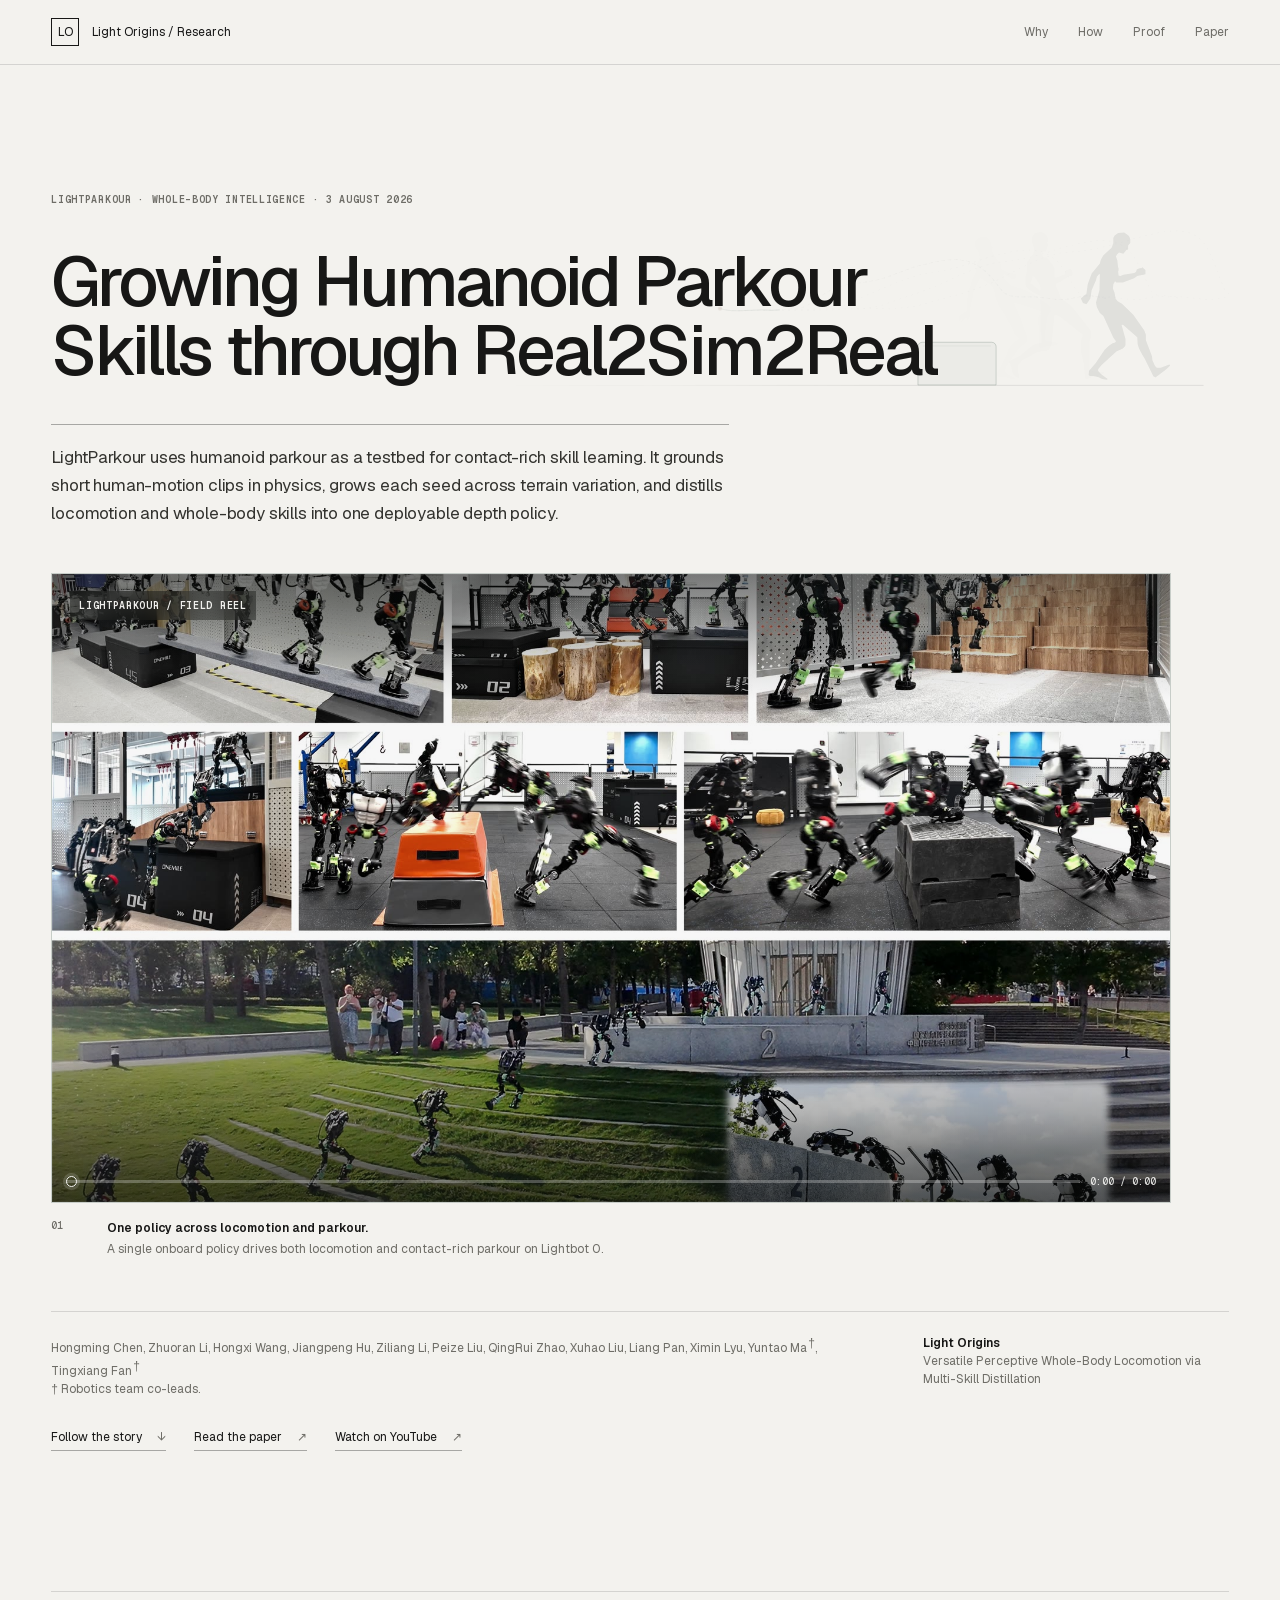
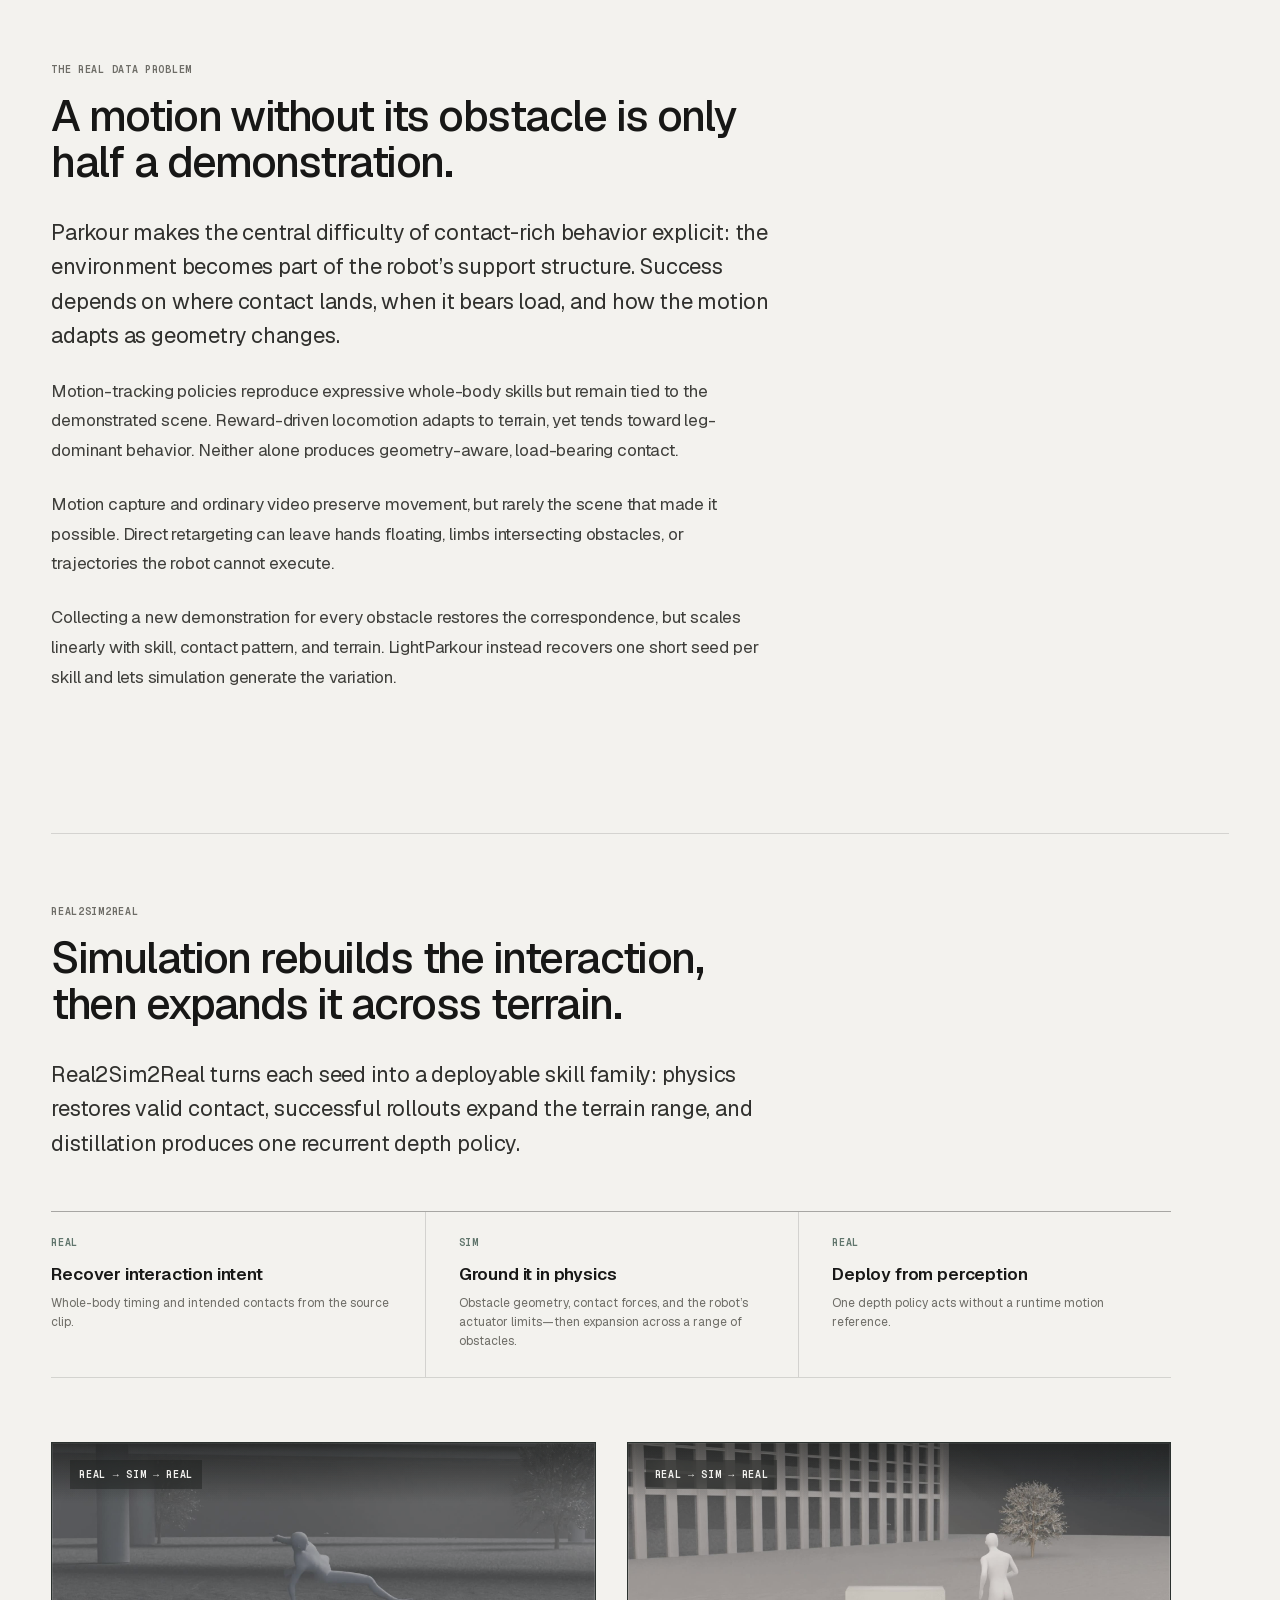
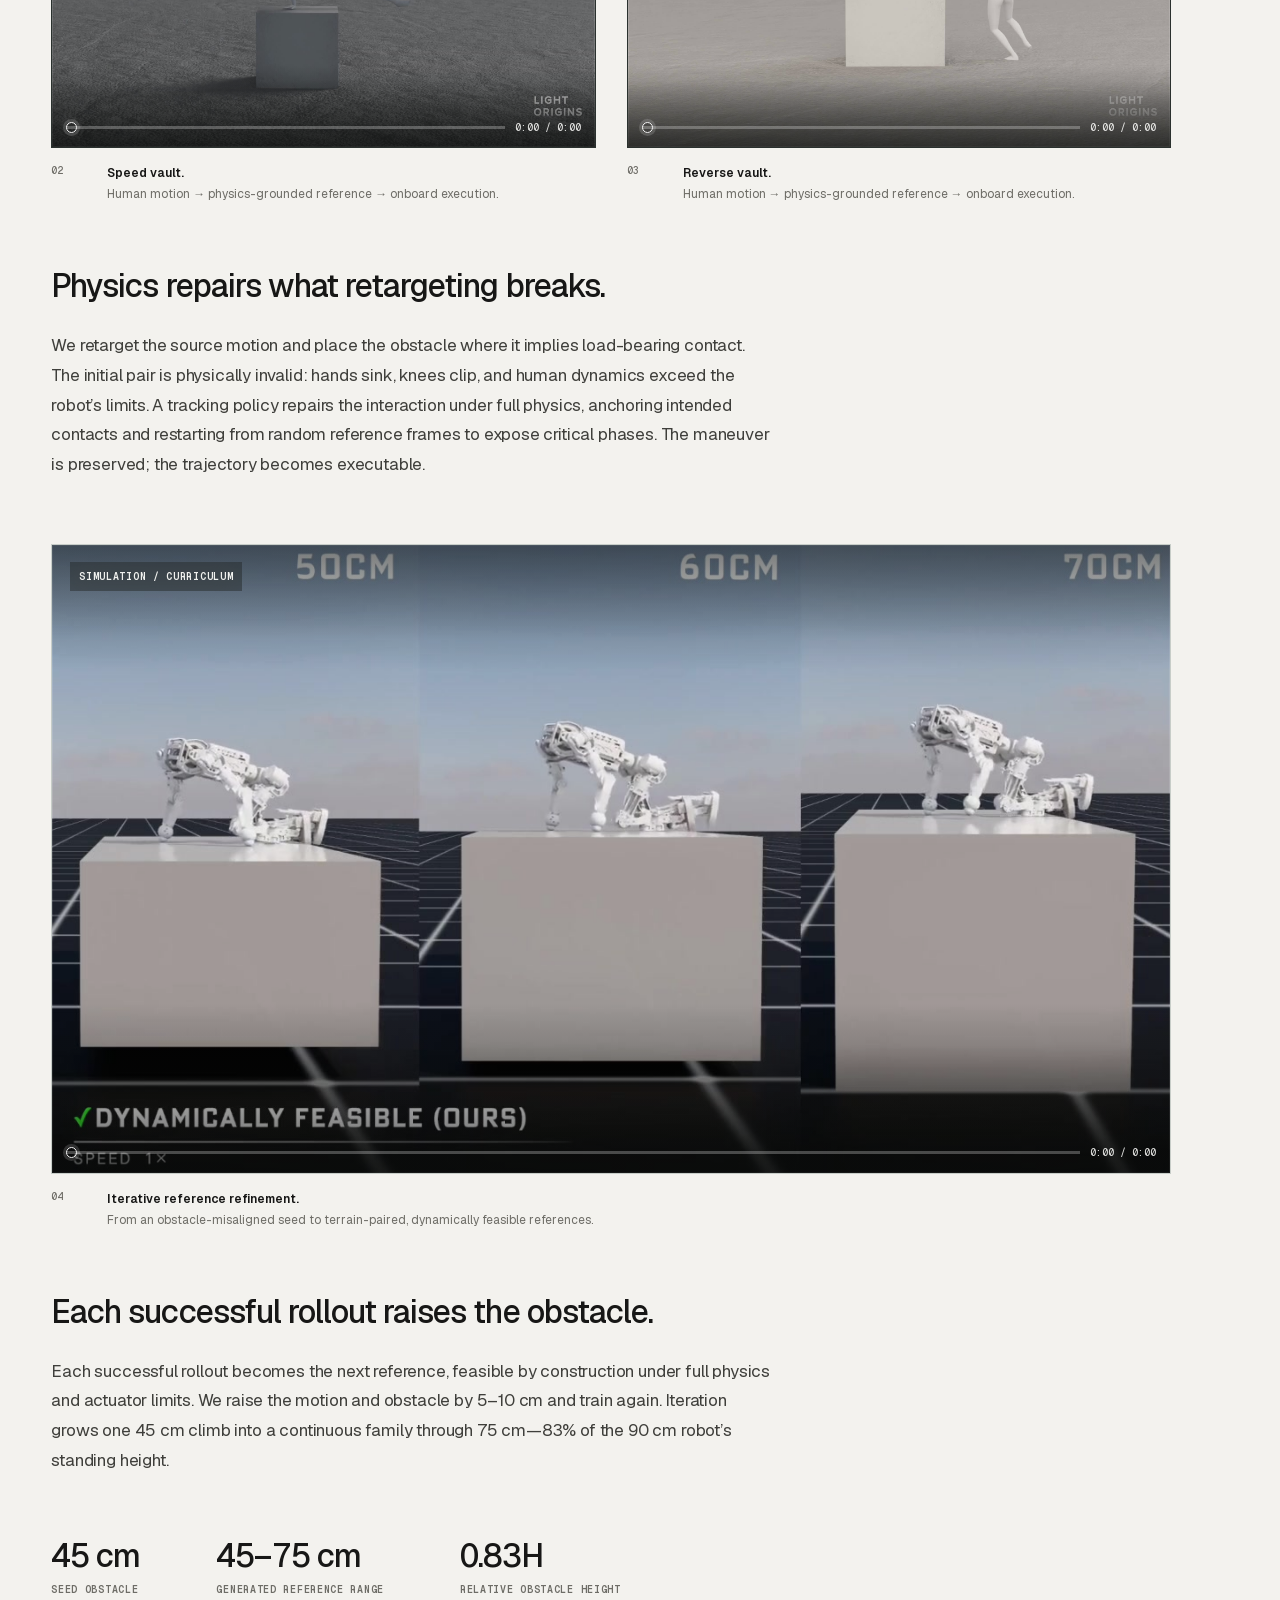
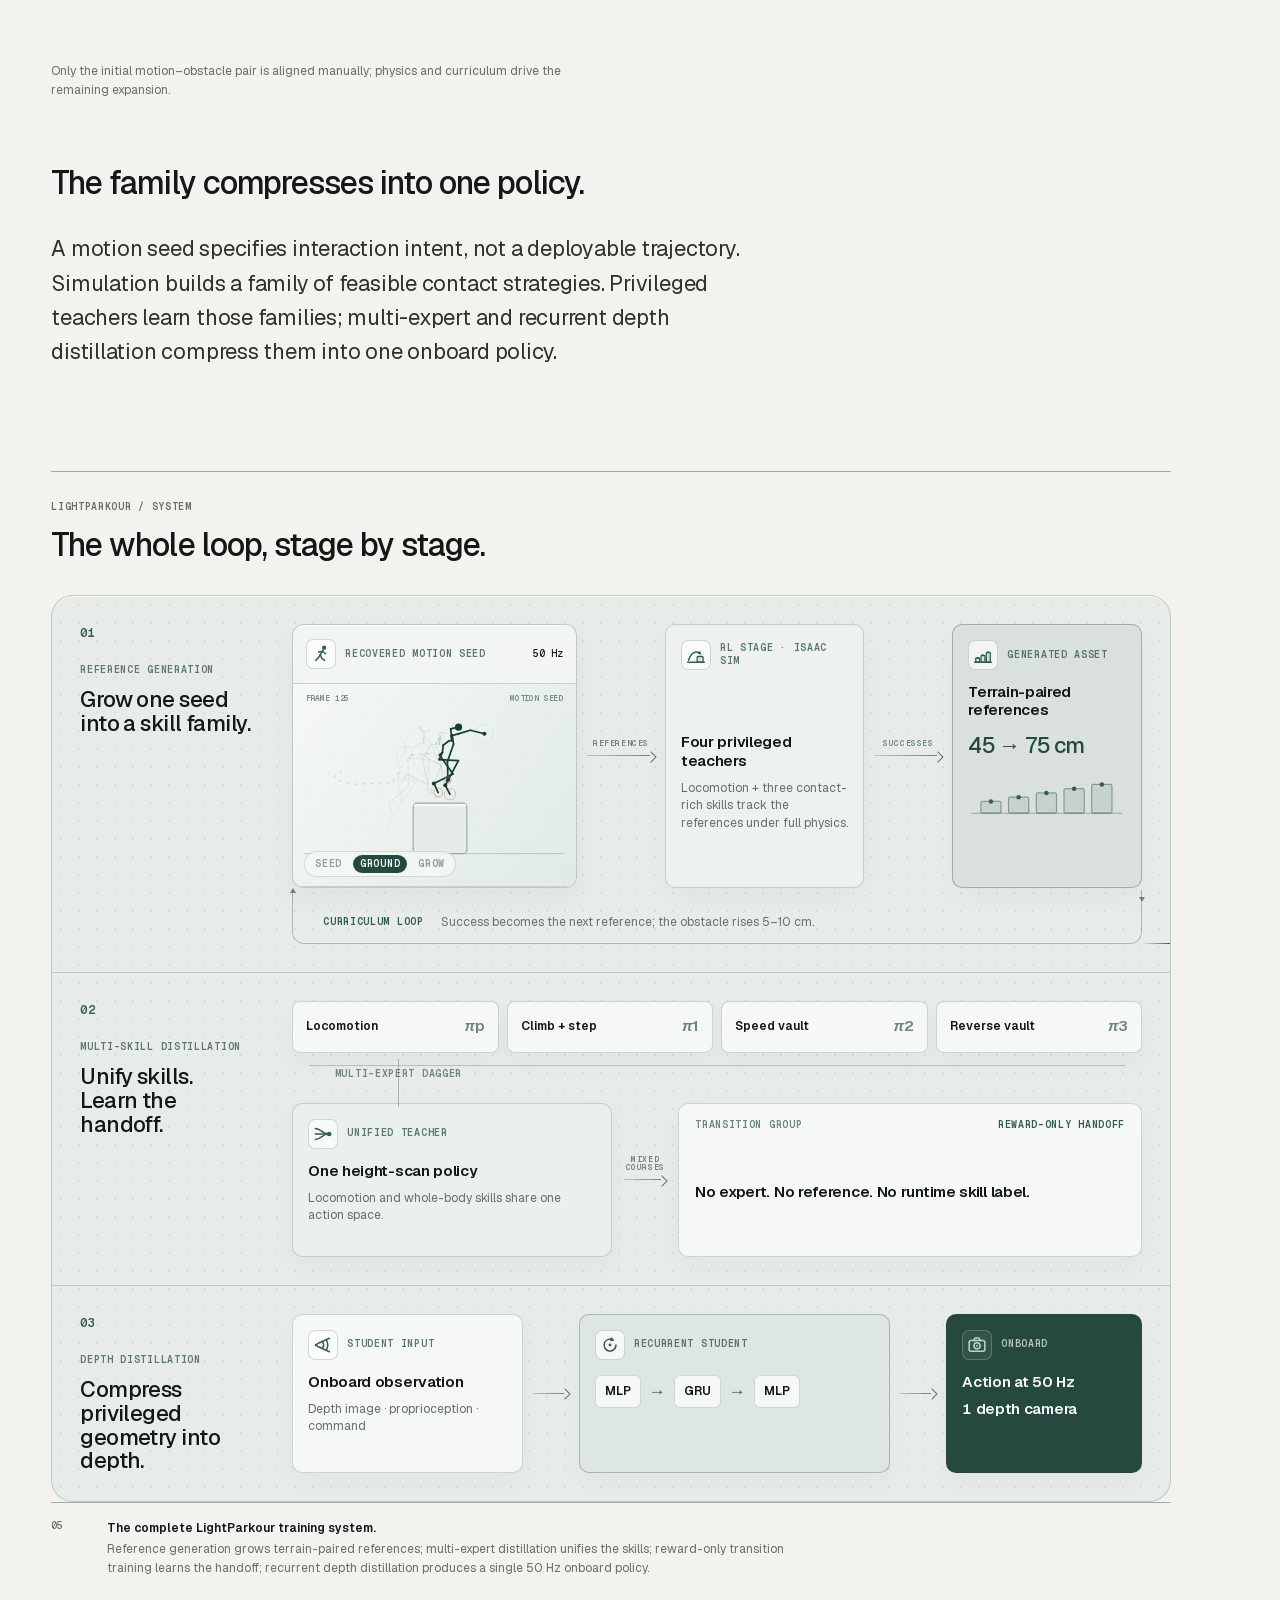
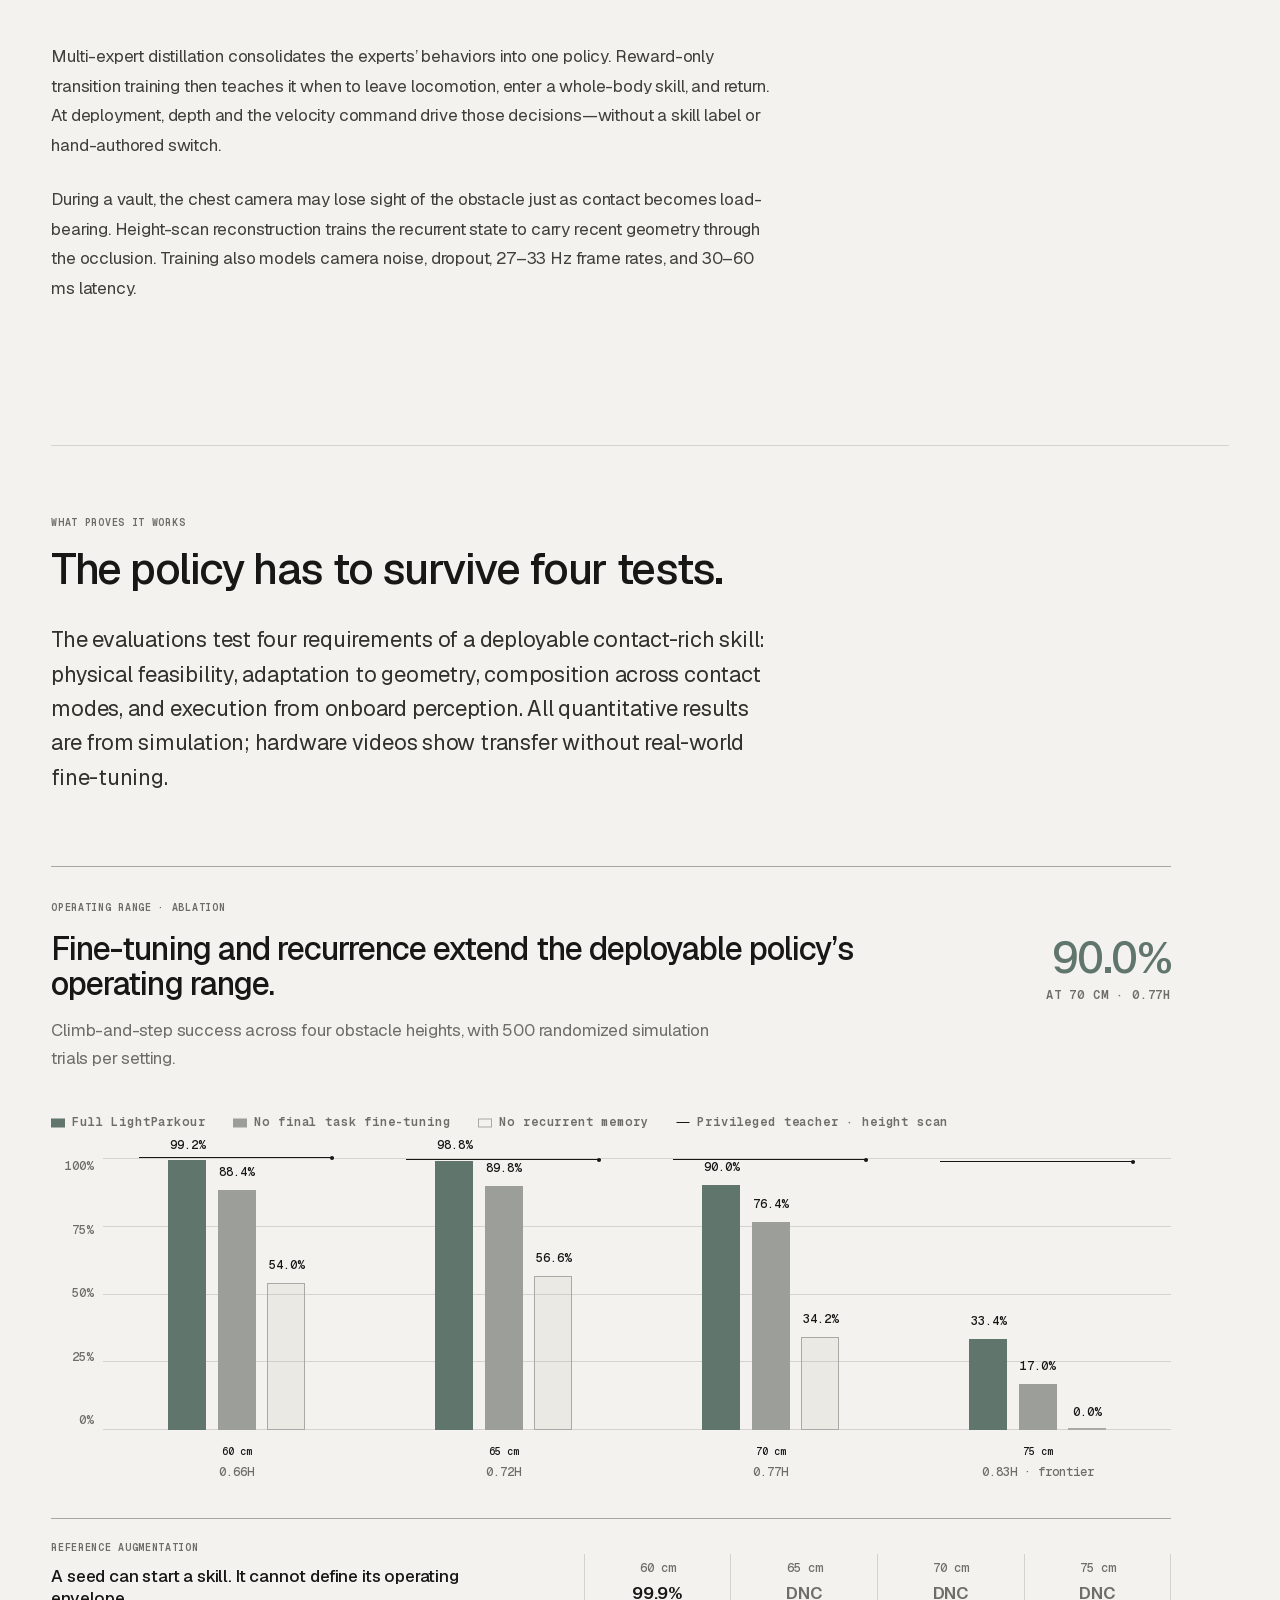
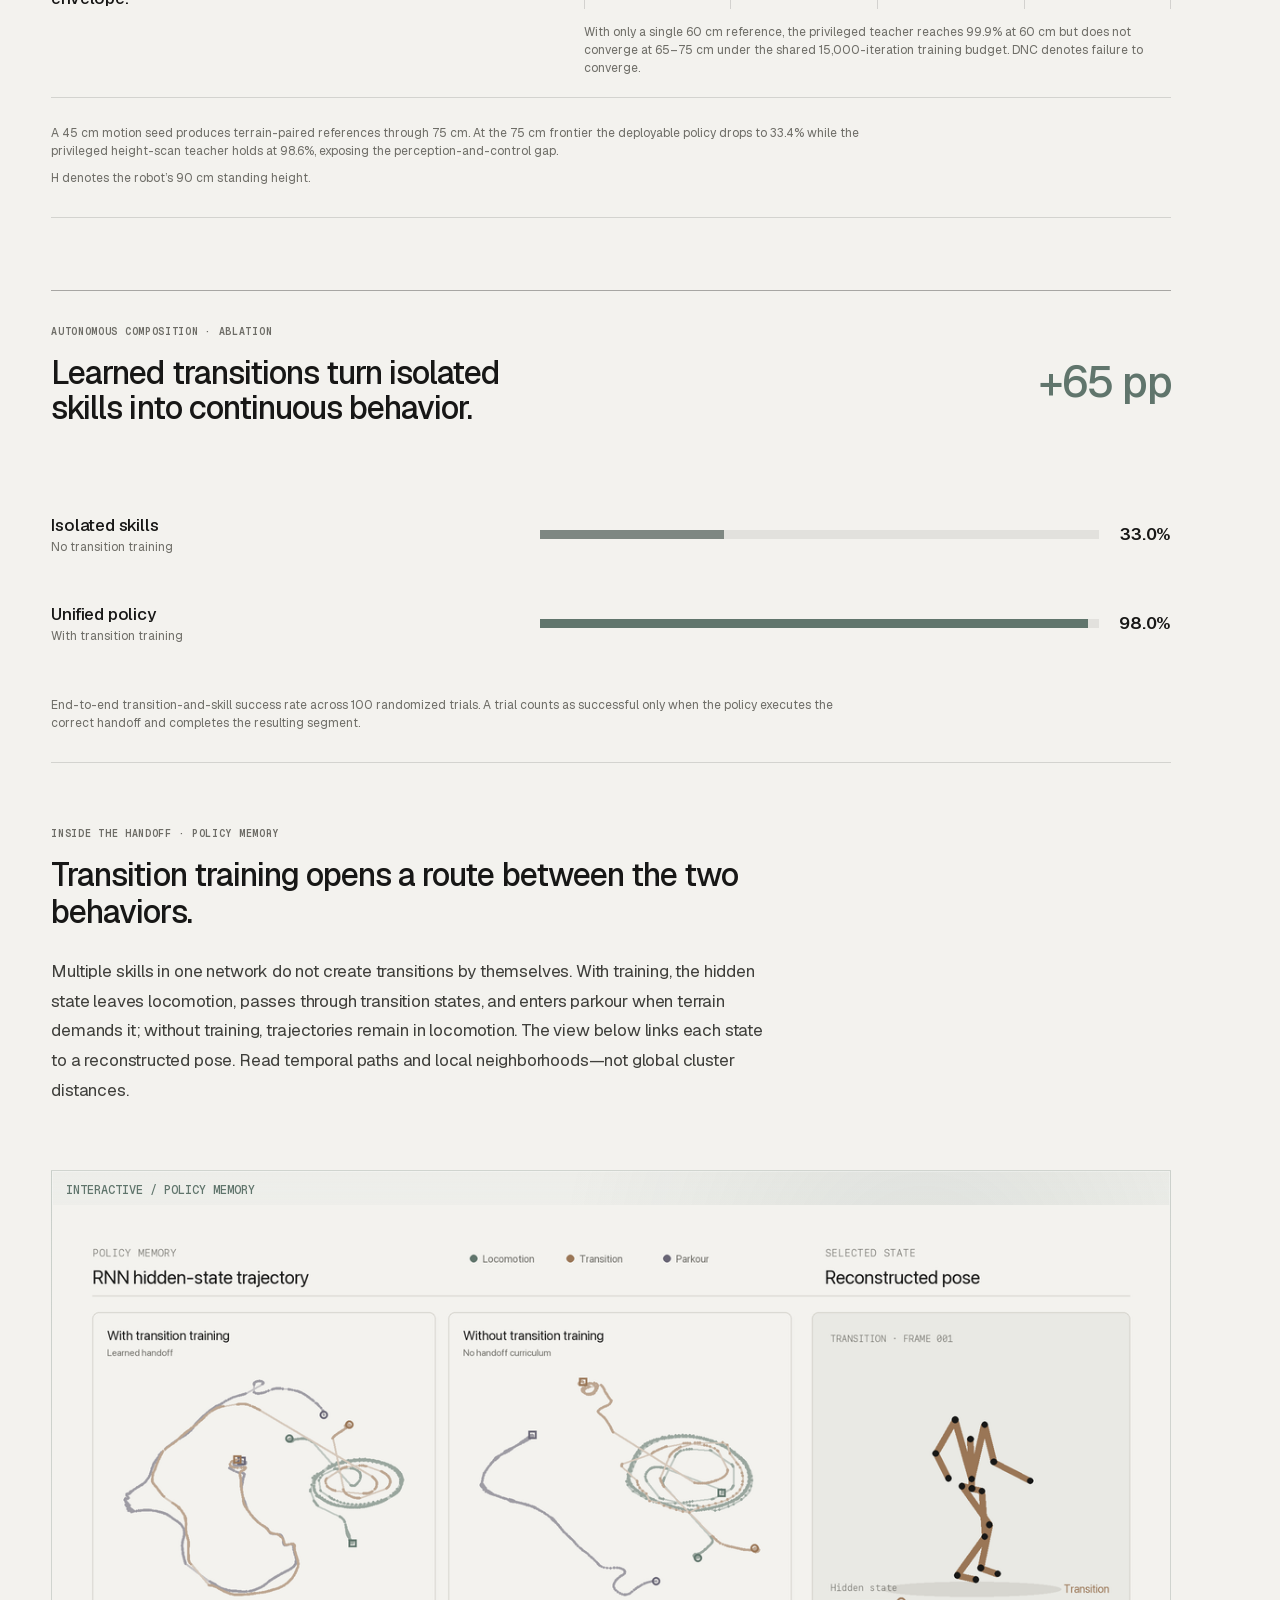
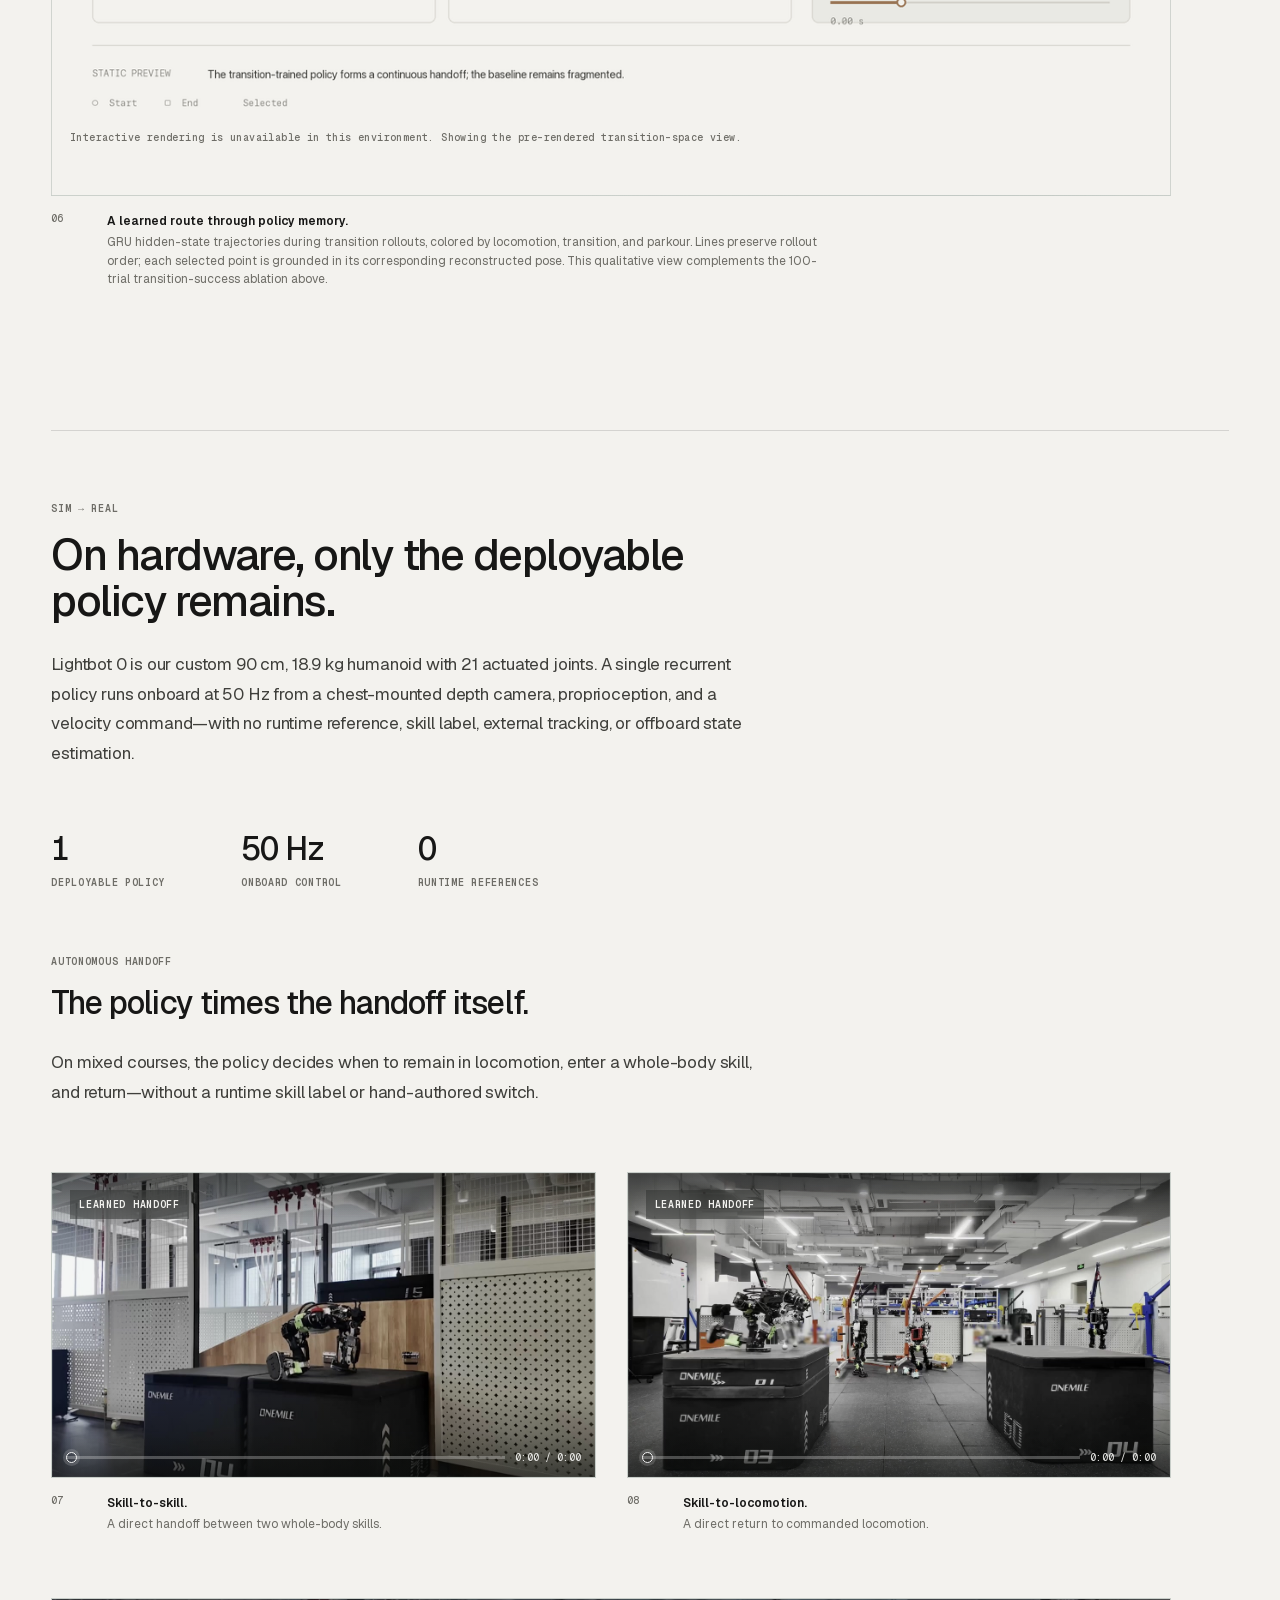
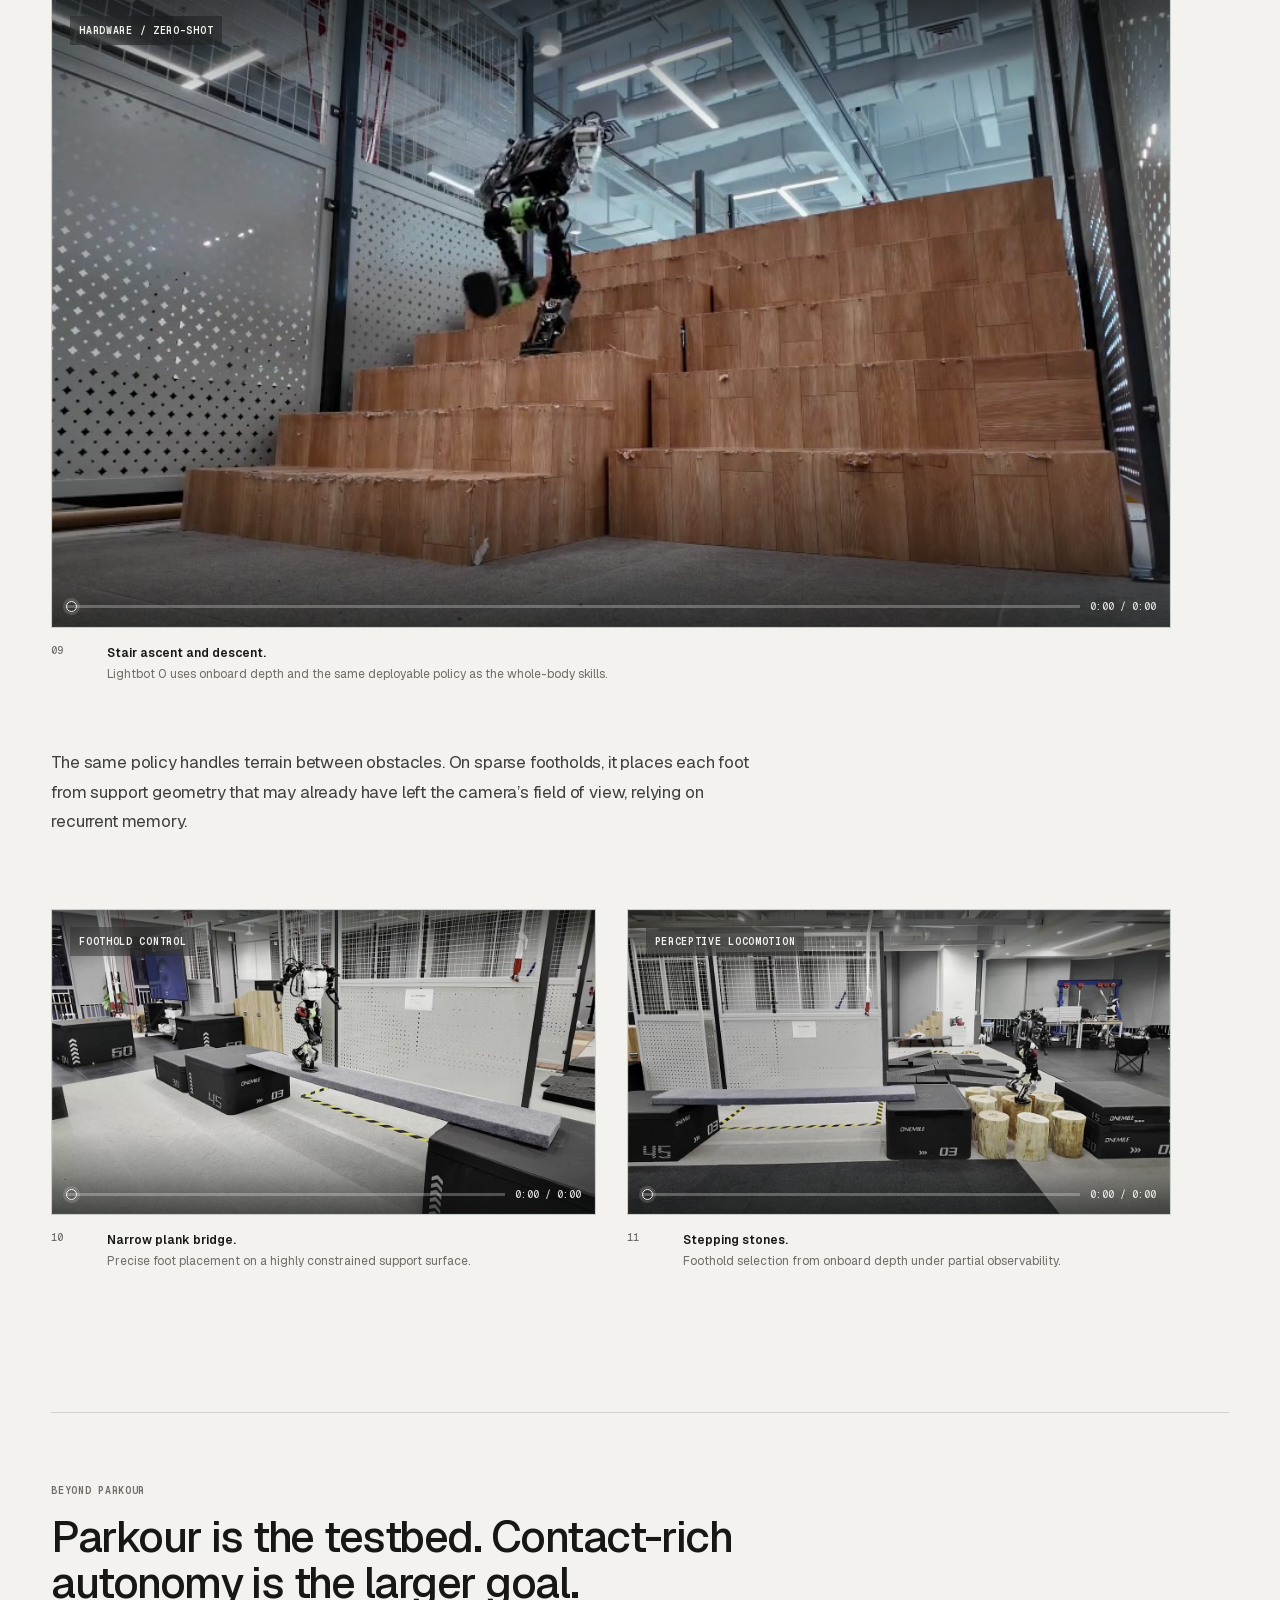
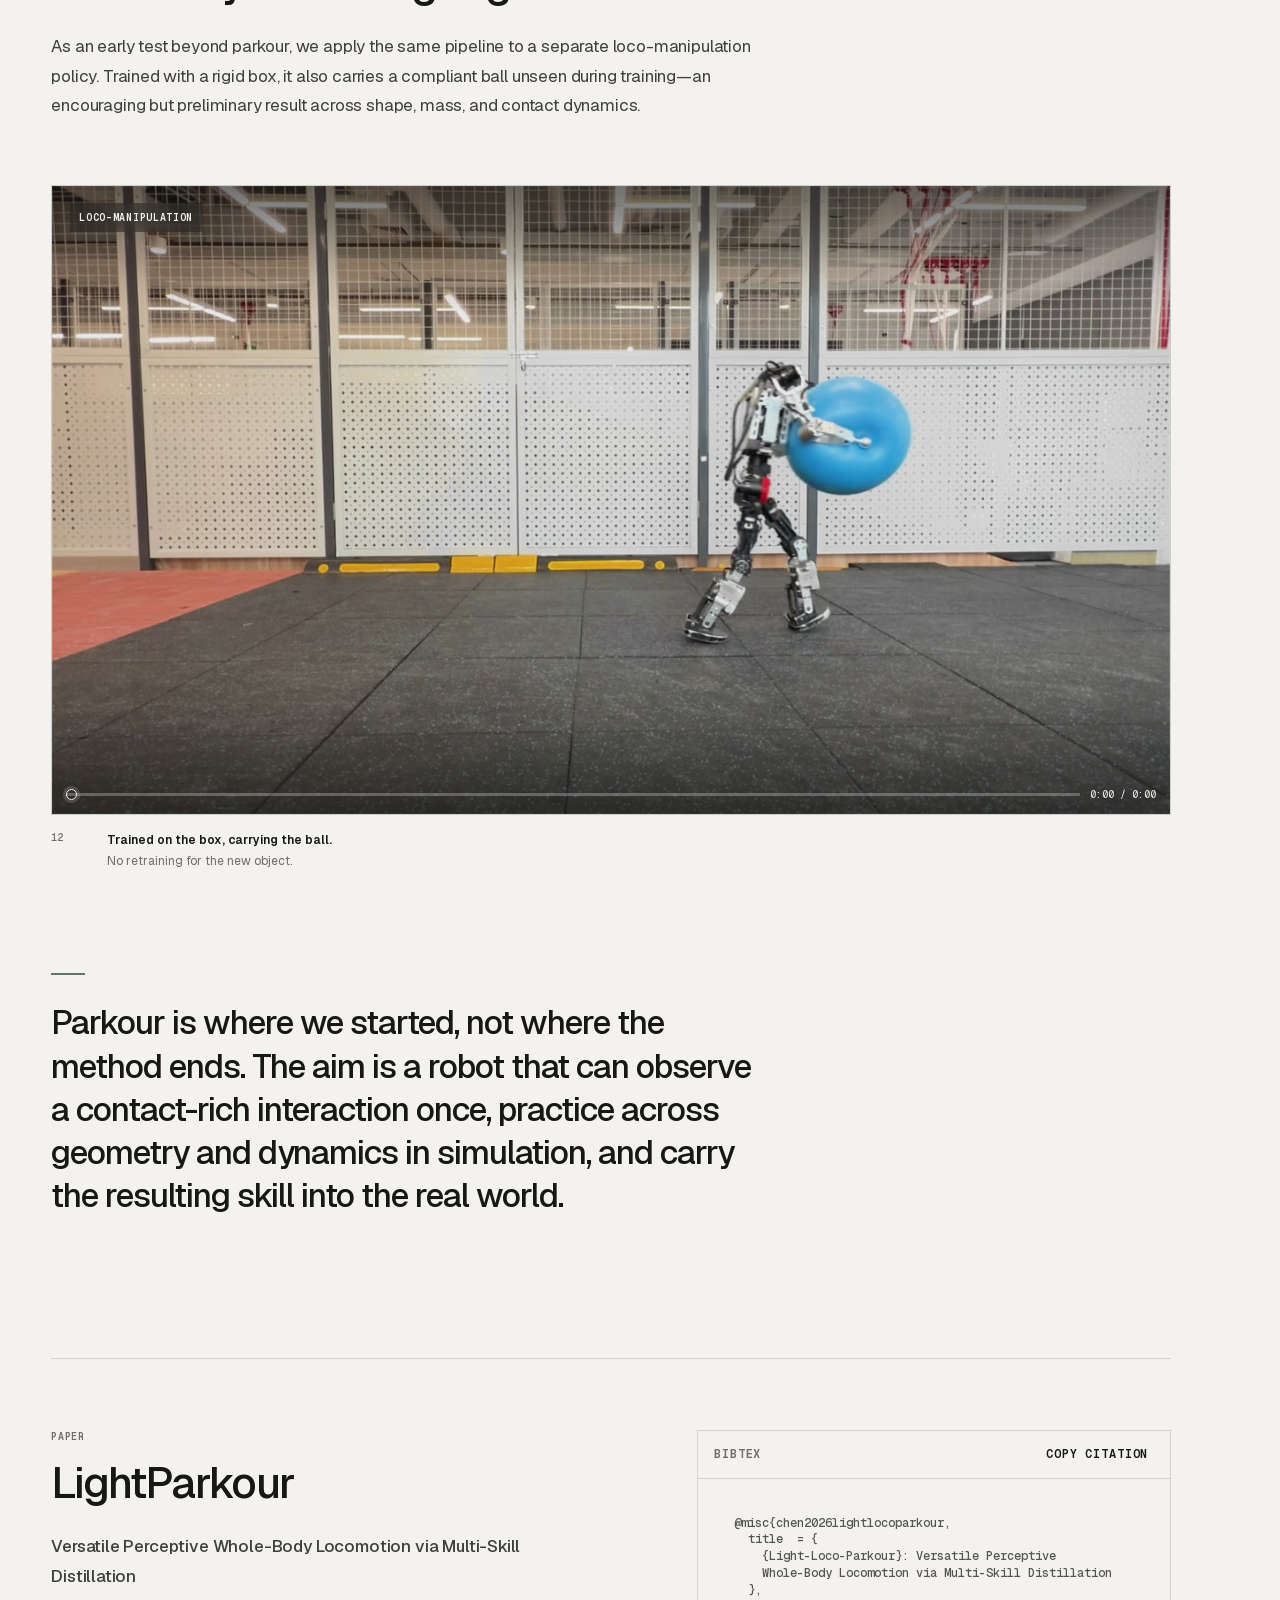
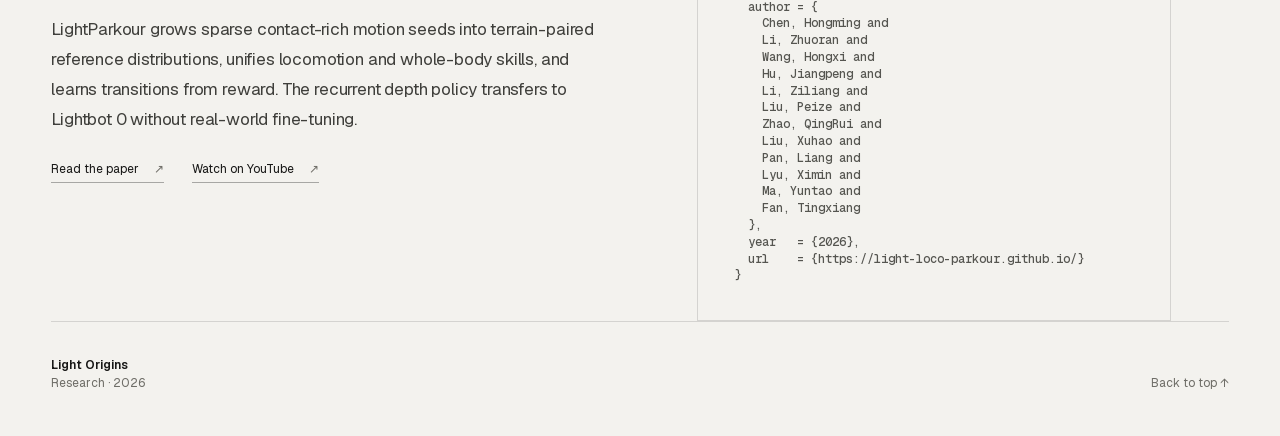
==== index.html @ b04c0df5 "Publish LightParkour technical report" ====
<!doctype html>
<html lang="en">
  <head>
    <meta charset="utf-8" />
    <meta name="viewport" content="width=device-width, initial-scale=1" />
    <meta name="color-scheme" content="light" />
    <meta
      name="description"
      content="LightParkour uses humanoid parkour as a testbed for contact-rich skill learning. It grounds short human-motion clips in physics, grows each seed across terrain variation, and distills locomotion and whole-body skills into one deployable depth policy."
    />
    <meta property="og:type" content="article" />
    <meta property="article:published_time" content="2026-08-03T00:00:00+08:00" />
    <meta property="article:modified_time" content="2026-08-03T00:00:00+08:00" />
    <meta name="date" content="2026-08-03" />
    <meta property="og:title" content="Growing Humanoid Parkour Skills through Real2Sim2Real" />
    <meta
      property="og:description"
      content="LightParkour uses humanoid parkour as a testbed for contact-rich skill learning. It grounds short human-motion clips in physics, grows each seed across terrain variation, and distills locomotion and whole-body skills into one deployable depth policy."
    />
    <meta property="og:image" content="og-v2.png" />
    <meta name="twitter:card" content="summary_large_image" />
    <meta name="twitter:title" content="Growing Humanoid Parkour Skills through Real2Sim2Real" />
    <meta
      name="twitter:description"
      content="LightParkour uses humanoid parkour as a testbed for contact-rich skill learning. It grounds short human-motion clips in physics, grows each seed across terrain variation, and distills locomotion and whole-body skills into one deployable depth policy."
    />
    <meta name="twitter:image" content="og-v2.png" />
    <title>Growing Humanoid Parkour Skills through Real2Sim2Real — LightParkour</title>
    <link
      rel="shortcut icon"
      href="favicon.ico?v=lightorigins-1"
      type="image/x-icon"
      sizes="16x16 24x24 32x32 48x48 64x64"
    />
    <link
      rel="preload"
      href="fonts/geist-latin.woff2"
      as="font"
      type="font/woff2"
      crossorigin
    />
    <link
      rel="preload"
      href="fonts/geist-mono-latin.woff2"
      as="font"
      type="font/woff2"
      crossorigin
    />
    <link rel="stylesheet" href="styles.css?v=kicker-45" />
  </head>
  <body>
    <main id="top">
      <header class="topbar">
        <div class="topbar-inner page-width">
          <a class="brand" href="#top" aria-label="Light Origins research">
            <span class="brand-mark">LO</span>
            <span>Light Origins / Research</span>
          </a>

          <button
            class="menu-button"
            type="button"
            aria-label="Toggle navigation"
            aria-controls="primary-navigation"
            aria-expanded="false"
          >
            <span></span>
            <span></span>
          </button>

          <nav id="primary-navigation" class="topnav" aria-label="Primary">
            <a href="#overview">Why</a>
            <a href="#method">How</a>
            <a href="#results">Proof</a>
            <a href="#paper">Paper</a>
          </nav>
        </div>
      </header>

      <article>
        <header class="article-header page-width">
          <p class="article-label">
            LightParkour · Whole-body intelligence ·
            <time datetime="2026-08-03">3 August 2026</time>
          </p>
          <div class="hero-title-stage">
            <h1>Growing Humanoid Parkour Skills through Real2Sim2Real</h1>
          </div>
          <p class="article-summary">
            LightParkour uses humanoid parkour as a testbed for contact-rich
            skill learning. It grounds short human-motion clips in physics,
            grows each seed across terrain variation, and distills locomotion
            and whole-body skills into one deployable depth policy.
          </p>

          <div class="hero-tree-field" aria-hidden="true">
            <canvas class="hero-tree-canvas" data-hero-tree></canvas>
          </div>

        </header>

        <figure class="hero-figure page-width">
          <div class="video-shell is-paused">
            <video
              src="media/real-world-highlight.mp4"
              poster="media/hero-cover-v2.jpg"
              muted
              loop
              playsinline
              preload="metadata"
              aria-label="LightParkour real-world highlights"
            ></video>
            <div class="media-surface" aria-hidden="true"></div>
            <div class="media-hud" aria-hidden="true">
              <span class="media-hud-eyebrow">LightParkour / field reel</span>
            </div>
            <label class="media-timeline">
              <input class="media-scrubber" type="range" min="0" max="0" step="0.01" value="0" aria-label="Seek LightParkour real-world highlights" />
              <output aria-hidden="true">0:00 / 0:00</output>
            </label>
            <button
              class="media-control"
              type="button"
              aria-label="Play LightParkour real-world highlights"
            >
              <span aria-hidden="true">Play</span>
            </button>
          </div>
          <figcaption class="figure-caption">
            <span>01</span>
            <p>
              <strong>One policy across locomotion and parkour.</strong>
              A single onboard policy drives both locomotion and contact-rich
              parkour on Lightbot 0.
            </p>
          </figcaption>
        </figure>

        <div class="article-credits page-width">
          <div class="article-meta">
            <p>
              Hongming Chen, Zhuoran Li, Hongxi Wang, Jiangpeng Hu, Ziliang Li,
              Peize Liu, QingRui Zhao, Xuhao Liu, Liang Pan, Ximin Lyu,
              Yuntao Ma<sup>†</sup>, Tingxiang Fan<sup>†</sup>
              <span>† Robotics team co-leads.</span>
            </p>
            <p>
              <strong>Light Origins</strong>
              <span>
                Versatile Perceptive Whole-Body Locomotion via Multi-Skill
                Distillation
              </span>
            </p>
          </div>

          <div class="article-actions">
            <a href="#overview">
              Follow the story <span aria-hidden="true">↓</span>
            </a>
            <a
              href="paper.pdf"
              target="_blank"
              rel="noreferrer"
            >
              Read the paper <span aria-hidden="true">↗</span>
            </a>
            <a
              href="https://youtu.be/96Rfm7OmHjY"
              target="_blank"
              rel="noreferrer"
            >
              Watch on YouTube <span aria-hidden="true">↗</span>
            </a>
          </div>
        </div>

        <section class="essay-section page-width" id="overview">
          <div class="essay-prose">
            <p class="section-label">The real data problem</p>
            <h2>A motion without its obstacle is only half a demonstration.</h2>
            <p class="chapter-lead">
              Parkour makes the central difficulty of contact-rich behavior
              explicit: the environment becomes part of the robot&rsquo;s support
              structure. Success depends on where contact lands, when it bears
              load, and how the motion adapts as geometry changes.
            </p>
            <p>
              Motion-tracking policies reproduce expressive whole-body skills
              but remain tied to the demonstrated scene. Reward-driven
              locomotion adapts to terrain, yet tends toward leg-dominant
              behavior. Neither alone produces geometry-aware, load-bearing
              contact.
            </p>
            <p>
              Motion capture and ordinary video preserve movement, but rarely
              the scene that made it possible. Direct retargeting can leave
              hands floating, limbs intersecting obstacles, or trajectories
              the robot cannot execute.
            </p>
            <p>
              Collecting a new demonstration for every obstacle restores the
              correspondence, but scales linearly with skill, contact pattern,
              and terrain. LightParkour instead recovers one short seed per
              skill and lets simulation generate the variation.
            </p>
          </div>
        </section>

        <section class="essay-section page-width" id="method">
          <div class="essay-prose">
            <p class="section-label">Real2Sim2Real</p>
            <h2>Simulation rebuilds the interaction, then expands it across terrain.</h2>
            <p class="chapter-lead">
              Real2Sim2Real turns each seed into a deployable skill family:
              physics restores valid contact, successful rollouts expand the
              terrain range, and distillation produces one recurrent depth
              policy.
            </p>
          </div>

          <ol class="real2sim-steps reveal" aria-label="Real-to-simulation-to-real workflow">
            <li>
              <span>Real</span>
              <strong>Recover interaction intent</strong>
              <p>Whole-body timing and intended contacts from the source clip.</p>
            </li>
            <li>
              <span>Sim</span>
              <strong>Ground it in physics</strong>
              <p>Obstacle geometry, contact forces, and the robot&rsquo;s actuator limits&mdash;then expansion across a range of obstacles.</p>
            </li>
            <li>
              <span>Real</span>
              <strong>Deploy from perception</strong>
              <p>One depth policy acts without a runtime motion reference.</p>
            </li>
          </ol>

          <div class="essay-pair real2sim-pair reveal" id="real2sim2real">
            <figure>
              <div class="video-shell is-paused">
                <video
                  data-src="media/speed-real2sim2real.mp4"
                  poster="media/speed-real2sim2real-poster.jpg"
                  muted
                  loop
                  playsinline
                  preload="none"
                  aria-label="Speed vault from human motion to simulation to hardware"
                ></video>
                <div class="media-surface" aria-hidden="true"></div>
                <div class="media-hud" aria-hidden="true">
                  <span class="media-hud-eyebrow">Real &rarr; Sim &rarr; Real</span>
                </div>
                <label class="media-timeline">
                  <input class="media-scrubber" type="range" min="0" max="0" step="0.01" value="0" aria-label="Seek speed-vault real-to-simulation-to-real sequence" />
                  <output aria-hidden="true">0:00 / 0:00</output>
                </label>
                <button class="media-control" type="button" aria-label="Play speed-vault real-to-simulation-to-real sequence">
                  <span aria-hidden="true">Play</span>
                </button>
              </div>
              <figcaption class="figure-caption">
                <span>02</span>
                <p>
                  <strong>Speed vault.</strong>
                  Human motion &rarr; physics-grounded reference &rarr; onboard execution.
                </p>
              </figcaption>
            </figure>

            <figure>
              <div class="video-shell is-paused">
                <video
                  data-src="media/reverse-real2sim2real.mp4"
                  poster="media/reverse-real2sim2real-poster.jpg"
                  muted
                  loop
                  playsinline
                  preload="none"
                  aria-label="Reverse vault from human motion to simulation to hardware"
                ></video>
                <div class="media-surface" aria-hidden="true"></div>
                <div class="media-hud" aria-hidden="true">
                  <span class="media-hud-eyebrow">Real &rarr; Sim &rarr; Real</span>
                </div>
                <label class="media-timeline">
                  <input class="media-scrubber" type="range" min="0" max="0" step="0.01" value="0" aria-label="Seek reverse-vault real-to-simulation-to-real sequence" />
                  <output aria-hidden="true">0:00 / 0:00</output>
                </label>
                <button class="media-control" type="button" aria-label="Play reverse-vault real-to-simulation-to-real sequence">
                  <span aria-hidden="true">Play</span>
                </button>
              </div>
              <figcaption class="figure-caption">
                <span>03</span>
                <p>
                  <strong>Reverse vault.</strong>
                  Human motion &rarr; physics-grounded reference &rarr; onboard execution.
                </p>
              </figcaption>
            </figure>
          </div>

          <div class="essay-prose">
            <h3>Physics repairs what retargeting breaks.</h3>
            <p>
              We retarget the source motion and place the obstacle where it
              implies load-bearing contact. The initial pair is physically
              invalid: hands sink, knees clip, and human dynamics exceed the
              robot&rsquo;s limits. A tracking policy repairs the interaction under
              full physics, anchoring intended contacts and restarting from
              random reference frames to expose critical phases. The maneuver
              is preserved; the trajectory becomes executable.
            </p>
          </div>

          <figure class="essay-figure reveal">
            <div class="video-shell is-paused">
              <video
                data-src="media/reference-motion.mp4"
                poster="media/reference-motion-poster.jpg"
                muted
                loop
                playsinline
                preload="none"
                aria-label="Terrain-conditioned reference motion refinement"
              ></video>
              <div class="media-surface" aria-hidden="true"></div>
              <div class="media-hud" aria-hidden="true">
                <span class="media-hud-eyebrow">Simulation / curriculum</span>
              </div>
              <label class="media-timeline">
                <input class="media-scrubber" type="range" min="0" max="0" step="0.01" value="0" aria-label="Seek terrain-conditioned reference motion refinement" />
                <output aria-hidden="true">0:00 / 0:00</output>
              </label>
              <button
                class="media-control"
                type="button"
                aria-label="Play terrain-conditioned reference motion refinement"
              >
                <span aria-hidden="true">Play</span>
              </button>
            </div>
            <figcaption class="figure-caption">
              <span>04</span>
              <p>
                <strong>Iterative reference refinement.</strong>
                From an obstacle-misaligned seed to terrain-paired, dynamically
                feasible references.
              </p>
            </figcaption>
          </figure>

          <div class="essay-prose">
            <h3>Each successful rollout raises the obstacle.</h3>
            <p>
              Each successful rollout becomes the next reference, feasible by
              construction under full physics and actuator limits. We raise
              the motion and obstacle by 5&ndash;10 cm and train again. Iteration
              grows one 45 cm climb into a continuous family through 75
              cm&mdash;83% of the 90 cm robot&rsquo;s standing height.
            </p>
          </div>

          <div class="essay-stats reveal" role="group" aria-label="Reference range">
            <div>
              <strong>45 cm</strong>
              <span>Seed obstacle</span>
            </div>
            <div>
              <strong>45&ndash;75 cm</strong>
              <span>Generated reference range</span>
            </div>
            <div>
              <strong>0.83H</strong>
              <span>Relative obstacle height</span>
            </div>
          </div>

          <div class="essay-prose">
            <p class="disclosure">
              Only the initial motion&ndash;obstacle pair is aligned manually;
              physics and curriculum drive the remaining expansion.
            </p>
          </div>

          <div class="essay-prose">
            <h3>The family compresses into one policy.</h3>
            <p class="chapter-lead">
              A motion seed specifies interaction intent, not a deployable
              trajectory. Simulation builds a family of feasible contact
              strategies. Privileged teachers learn those families;
              multi-expert and recurrent depth distillation compress them into
              one onboard policy.
            </p>
          </div>
        </section>

        <figure class="media-figure page-width pipeline">
          <div
            id="system-map"
            class="pipeline-map pipeline-map-v2"
            data-pipeline-flow
            role="img"
            aria-label="The complete LightParkour training system. In reference generation, one locomotion teacher and three whole-body skill teachers roll out in simulation to grow sparse seeds into terrain-paired references. Multi-expert DAgger and reward-only transition learning unify those experts. Recurrent depth distillation compresses privileged geometry into one onboard policy running from a depth camera at 50 hertz."
          >
            <header class="system-map-header-v2">
              <div>
                <p class="pipeline-eyebrow">LightParkour / system</p>
                <h3>The whole loop, stage by stage.</h3>
              </div>
            </header>

            <div class="system-atlas-v4">
              <section id="system-reference" class="system-stage-v4 system-stage-reference-v4">
                <header class="system-stage-header-v4">
                  <span>01</span><small>Reference generation</small>
                  <h4>Grow one seed into a skill family.</h4>
                </header>
                <div class="system-stage-board-v4 system-reference-board-v4">
                  <article class="system-motion-lab-v5">
                    <header>
                      <div class="system-node-title-v4"><svg class="system-glyph-v4 system-icon-v6" viewBox="0 0 30 30" aria-hidden="true"><circle cx="18.4" cy="8.3" r="2.3" fill="currentColor" stroke="none" /><path d="M9.4 21.8 C12 19.6 13.2 17.8 14.3 15.6" stroke="currentColor" stroke-width="1.6" fill="none" stroke-linecap="round" stroke-linejoin="round" /><path d="M14.3 15.6 L15.6 19.3 L18.9 21.8" stroke="currentColor" stroke-width="1.6" fill="none" stroke-linecap="round" stroke-linejoin="round" /><path d="M14.3 15.6 L17.2 10.6" stroke="currentColor" stroke-width="1.6" fill="none" stroke-linecap="round" stroke-linejoin="round" /><path d="M12.4 12.8 L17 12.3 L19.9 14.7" stroke="currentColor" stroke-width="1.6" fill="none" stroke-linecap="round" stroke-linejoin="round" /></svg><span>Recovered motion seed</span></div>
                      <strong>50 Hz</strong>
                    </header>
                    <div class="system-motion-viewport-v5">
                      <canvas class="system-motion-canvas-v5" data-motion-seed="./data/motion-seed.json" aria-hidden="true"></canvas>
                      <div class="system-motion-phases-v5" aria-hidden="true"><span data-motion-phase="seed">Seed</span><span data-motion-phase="ground">Ground</span><span data-motion-phase="grow">Grow</span></div>
                    </div>
                  </article>
                  <span class="system-flow-v4" data-label="References" aria-hidden="true"></span>
                  <article class="system-node-v4 system-rl-node-v5">
                    <div class="system-node-title-v4"><svg class="system-glyph-v4 system-icon-v6" viewBox="0 0 30 30" aria-hidden="true"><path d="M6 22.7 H24" stroke="currentColor" stroke-width="1.6" fill="none" stroke-linecap="round" stroke-linejoin="round" /><rect x="16.2" y="16.6" width="6.4" height="6.1" rx="1" fill="currentColor" fill-opacity="0.14" stroke="currentColor" stroke-width="1.4" /><path d="M7 20.6 C9.6 12.4 14.6 10.2 19 13" stroke="currentColor" stroke-width="1.6" fill="none" stroke-linecap="round" stroke-linejoin="round" /><path d="M20.9 14.6 L19.4 10.6 L16.4 13.2 Z" fill="currentColor" stroke="none" /></svg><span>RL stage · Isaac Sim</span></div>
                    <strong>Four privileged teachers</strong>
                    <p>Locomotion + three contact-rich skills track the references under full physics.</p>
                  </article>
                  <span class="system-flow-v4" data-label="Successes" aria-hidden="true"></span>
                  <article class="system-node-v4 system-asset-node-v4">
                    <div class="system-node-title-v4"><svg class="system-glyph-v4 system-icon-v6" viewBox="0 0 30 30" aria-hidden="true"><path d="M6 22.7 H24" stroke="currentColor" stroke-width="1.6" fill="none" stroke-linecap="round" stroke-linejoin="round" /><rect x="7.2" y="18.2" width="4.2" height="4.5" rx="0.8" fill="currentColor" fill-opacity="0.14" stroke="currentColor" stroke-width="1.4" /><rect x="12.9" y="15.4" width="4.2" height="7.3" rx="0.8" fill="currentColor" fill-opacity="0.14" stroke="currentColor" stroke-width="1.4" /><rect x="18.6" y="12.2" width="4.2" height="10.5" rx="0.8" fill="currentColor" fill-opacity="0.14" stroke="currentColor" stroke-width="1.4" /><circle cx="9.3" cy="18.2" r="1.15" fill="currentColor" stroke="none" /><circle cx="15" cy="15.4" r="1.15" fill="currentColor" stroke="none" /><circle cx="20.7" cy="12.2" r="1.15" fill="currentColor" stroke="none" /></svg><span>Generated asset</span></div>
                    <strong>Terrain-paired references</strong><data>45 → 75 cm</data>
                    <svg class="system-family-glyph-v5" viewBox="0 0 148 44" aria-hidden="true">
                      <path class="system-fam-ground-v5" d="M3 40.5 H145" />
                      <g style="--i:0"><rect x="12" y="29.5" width="19" height="11" rx="1.5" /><circle cx="21.5" cy="29.5" r="2.1" /></g>
                      <g style="--i:1"><rect x="38" y="25.5" width="19" height="15" rx="1.5" /><circle cx="47.5" cy="25.5" r="2.1" /></g>
                      <g style="--i:2"><rect x="64" y="21.5" width="19" height="19" rx="1.5" /><circle cx="73.5" cy="21.5" r="2.1" /></g>
                      <g style="--i:3"><rect x="90" y="17.5" width="19" height="23" rx="1.5" /><circle cx="99.5" cy="17.5" r="2.1" /></g>
                      <g style="--i:4"><rect x="116" y="13.5" width="19" height="27" rx="1.5" /><circle cx="125.5" cy="13.5" r="2.1" /></g>
                    </svg>
                  </article>
                  <div class="system-curriculum-loop-v4 system-loop-channel-v5"><i class="system-loop-arm-v5 system-loop-arm-up-v5" aria-hidden="true"></i><i class="system-loop-arm-v5 system-loop-arm-down-v5" aria-hidden="true"></i><span>Curriculum loop</span><p>Success becomes the next reference; the obstacle rises 5–10 cm.</p></div>
                </div>
              </section>

              <section id="system-distill" class="system-stage-v4 system-stage-distill-v4">
                <header class="system-stage-header-v4">
                  <span>02</span><small>Multi-skill distillation</small>
                  <h4>Unify skills. Learn the handoff.</h4>
                </header>
                <div class="system-stage-board-v4 system-distill-board-v4">
                  <div class="system-expert-rack-v4">
                    <article><span>Locomotion</span><i>πp</i></article><article><span>Climb + step</span><i>π1</i></article><article><span>Speed vault</span><i>π2</i></article><article><span>Reverse vault</span><i>π3</i></article>
                    <p>Multi-expert DAgger</p>
                  </div>
                  <div class="system-distill-path-v4">
                    <article class="system-node-v4 system-unified-node-v4">
                      <div class="system-node-title-v4"><svg class="system-glyph-v4 system-icon-v6" viewBox="0 0 30 30" aria-hidden="true"><path d="M6.8 9.2 C13 9.2 14.6 15 20.2 15" stroke="currentColor" stroke-width="1.6" fill="none" stroke-linecap="round" stroke-linejoin="round" /><path d="M6.8 15 H20.2" stroke="currentColor" stroke-width="1.6" fill="none" stroke-linecap="round" stroke-linejoin="round" /><path d="M6.8 20.8 C13 20.8 14.6 15 20.2 15" stroke="currentColor" stroke-width="1.6" fill="none" stroke-linecap="round" stroke-linejoin="round" /><circle cx="21.6" cy="15" r="2.5" fill="currentColor" stroke="none" /></svg><span>Unified teacher</span></div>
                      <strong>One height-scan policy</strong><p>Locomotion and whole-body skills share one action space.</p>
                    </article>
                    <span class="system-flow-v4" data-label="Mixed courses" aria-hidden="true"></span>
                    <article class="system-transition-node-v4">
                      <header><span>Transition group</span><strong>Reward-only handoff</strong></header>
                      <b>No expert. No reference. No runtime skill label.</b>
                    </article>
                  </div>
                </div>
              </section>

              <section id="system-depth" class="system-stage-v4 system-stage-depth-v4">
                <header class="system-stage-header-v4">
                  <span>03</span><small>Depth distillation</small>
                  <h4>Compress privileged geometry into depth.</h4>
                </header>
                <div class="system-stage-board-v4 system-depth-board-v4">
                  <div class="system-deploy-path-v4">
                    <article class="system-node-v4 system-observation-node-v4">
                      <div class="system-node-title-v4"><svg class="system-glyph-v4 system-icon-v6" viewBox="0 0 30 30" aria-hidden="true"><circle cx="7.8" cy="15" r="1.7" fill="currentColor" stroke="none" /><path d="M9.4 13.4 L21.8 7.8" stroke="currentColor" stroke-width="1.6" fill="none" stroke-linecap="round" stroke-linejoin="round" /><path d="M9.4 16.6 L21.8 22.2" stroke="currentColor" stroke-width="1.6" fill="none" stroke-linecap="round" stroke-linejoin="round" /><path d="M14.6 11.6 A6.2 6.2 0 0 1 14.6 18.4" stroke="currentColor" stroke-width="1.6" fill="none" stroke-linecap="round" stroke-linejoin="round" /><path d="M18.6 9.8 A10.5 10.5 0 0 1 18.6 20.2" stroke="currentColor" stroke-width="1.6" fill="none" stroke-linecap="round" stroke-linejoin="round" /></svg><span>Student input</span></div>
                      <strong>Onboard observation</strong><p>Depth image · proprioception · command</p>
                    </article>
                    <span class="system-flow-v4" aria-hidden="true"></span>
                    <article class="system-node-v4 system-recurrent-node-v4">
                      <div class="system-node-title-v4"><svg class="system-glyph-v4 system-icon-v6" viewBox="0 0 30 30" aria-hidden="true"><path d="M21.4 15 A6.4 6.4 0 1 1 18.6 9.8" stroke="currentColor" stroke-width="1.6" fill="none" stroke-linecap="round" stroke-linejoin="round" /><path d="M16.6 6.5 L19.3 10.3 L14.9 11 Z" fill="currentColor" stroke="none" /><circle cx="15" cy="15" r="1.5" fill="currentColor" stroke="none" /></svg><span>Recurrent student</span></div>
                      <div class="system-network-chain-v4"><span>MLP</span><i>→</i><span>GRU</span><i>→</i><span>MLP</span></div>
                    </article>
                    <span class="system-flow-v4" aria-hidden="true"></span>
                    <article class="system-node-v4 system-onboard-node-v4">
                      <div class="system-node-title-v4"><svg class="system-glyph-v4 system-icon-v6" viewBox="0 0 30 30" aria-hidden="true"><rect x="6.6" y="10.2" width="16.8" height="11.6" rx="2.2" stroke="currentColor" stroke-width="1.6" fill="none" stroke-linecap="round" stroke-linejoin="round" /><path d="M11.4 10.2 L12.9 7.6 H17.1 L18.6 10.2" stroke="currentColor" stroke-width="1.6" fill="none" stroke-linecap="round" stroke-linejoin="round" /><circle cx="15" cy="15.9" r="3.3" stroke="currentColor" stroke-width="1.6" fill="none" stroke-linecap="round" stroke-linejoin="round" /><circle cx="15" cy="15.9" r="1.05" fill="currentColor" stroke="none" /></svg><span>Onboard</span></div>
                      <strong>Action at 50 Hz</strong><data>1 depth camera</data>
                    </article>
                  </div>
                </div>
              </section>
            </div>
          </div>
          <figcaption class="figure-caption">
            <span>05</span>
            <p>
              <strong>The complete LightParkour training system.</strong>
              Reference generation grows terrain-paired references; multi-expert
              distillation unifies the skills; reward-only transition training
              learns the handoff; recurrent depth distillation produces a
              single 50 Hz onboard policy.
            </p>
          </figcaption>
        </figure>

        <div class="essay-prose essay-follow page-width">
          <p>
            Multi-expert distillation consolidates the experts&rsquo; behaviors into
            one policy. Reward-only transition training then teaches it when to
            leave locomotion, enter a whole-body skill, and return. At
            deployment, depth and the velocity command drive those
            decisions&mdash;without a skill label or hand-authored switch.
          </p>
          <p>
            During a vault, the chest camera may lose sight of the obstacle just
            as contact becomes load-bearing. Height-scan reconstruction trains
            the recurrent state to carry recent geometry through the occlusion.
            Training also models camera noise, dropout,
            27&ndash;33 Hz frame rates, and 30&ndash;60 ms latency.
          </p>
        </div>

        <section class="essay-section page-width" id="results">
          <div class="essay-prose">
            <p class="section-label">What proves it works</p>
            <h2>The policy has to survive four tests.</h2>
            <p class="chapter-lead">
              The evaluations test four requirements of a deployable
              contact-rich skill: physical feasibility, adaptation to geometry,
              composition across contact modes, and execution from onboard
              perception. All quantitative results are from simulation;
              hardware videos show transfer without real-world fine-tuning.
            </p>
          </div>
        </section>

        <div class="evidence-stack page-width">
          <figure class="data-figure">
            <header class="chart-head">
              <div>
                <p class="section-label">
                  Operating range · Ablation
                </p>
                <h3>Fine-tuning and recurrence extend the deployable policy&rsquo;s operating range.</h3>
                <p class="chart-deck">
                  Climb-and-step success across four obstacle heights, with 500
                  randomized simulation trials per setting.
                </p>
              </div>
              <strong class="chart-kpi">
                <span>90.0%</span>
                <small>at 70 cm · 0.77H</small>
              </strong>
            </header>

            <ul class="difficulty-legend" aria-label="Chart legend">
              <li class="difficulty-legend-full">Full LightParkour</li>
              <li class="difficulty-legend-fine-tune">No final task fine-tuning</li>
              <li class="difficulty-legend-memory">No recurrent memory</li>
              <li class="difficulty-legend-teacher">Privileged teacher · height scan</li>
            </ul>

            <div
              class="difficulty-plot"
              aria-label="Climb-and-step success by obstacle height and ablation"
            >
              <div class="difficulty-axis" aria-hidden="true">
                <span>100%</span><span>75%</span><span>50%</span><span>25%</span><span>0%</span>
              </div>
              <div class="difficulty-stage">
                <div class="difficulty-grid" aria-hidden="true">
                  <span></span><span></span><span></span><span></span><span></span>
                </div>
                <div class="difficulty-groups">
                  <article class="difficulty-group" data-height="60 cm" data-full="99.2" data-no-ft="88.4" data-no-gru="54" data-teacher="99.9">
                    <div class="difficulty-measure">
                      <span class="difficulty-teacher-tick" style="--teacher: 99.9%">
                        <span class="difficulty-teacher-name">Privileged teacher</span>
                        <span class="difficulty-teacher-track" aria-hidden="true"><span></span></span>
                        <data value="99.9">99.9%</data>
                      </span>
                      <div class="difficulty-bars">
                        <div class="difficulty-bar difficulty-bar-full" style="--value: 99.2%">
                          <span class="difficulty-bar-name">Full LightParkour</span>
                          <span class="difficulty-bar-track" aria-hidden="true"><span class="difficulty-bar-fill"></span></span>
                          <data value="99.2">99.2%</data>
                        </div>
                        <div class="difficulty-bar difficulty-bar-fine-tune" style="--value: 88.4%">
                          <span class="difficulty-bar-name">No final task fine-tuning</span>
                          <span class="difficulty-bar-track" aria-hidden="true"><span class="difficulty-bar-fill"></span></span>
                          <data value="88.4">88.4%</data>
                        </div>
                        <div class="difficulty-bar difficulty-bar-memory" style="--value: 54%">
                          <span class="difficulty-bar-name">No recurrent memory</span>
                          <span class="difficulty-bar-track" aria-hidden="true"><span class="difficulty-bar-fill"></span></span>
                          <data value="54">54.0%</data>
                        </div>
                      </div>
                    </div>
                    <header class="difficulty-group-head"><h4>60 cm</h4><p>0.66H</p></header>
                  </article>

                  <article class="difficulty-group" data-height="65 cm" data-full="98.8" data-no-ft="89.8" data-no-gru="56.6" data-teacher="99.2">
                    <div class="difficulty-measure">
                      <span class="difficulty-teacher-tick" style="--teacher: 99.2%">
                        <span class="difficulty-teacher-name">Privileged teacher</span>
                        <span class="difficulty-teacher-track" aria-hidden="true"><span></span></span>
                        <data value="99.2">99.2%</data>
                      </span>
                      <div class="difficulty-bars">
                        <div class="difficulty-bar difficulty-bar-full" style="--value: 98.8%">
                          <span class="difficulty-bar-name">Full LightParkour</span>
                          <span class="difficulty-bar-track" aria-hidden="true"><span class="difficulty-bar-fill"></span></span>
                          <data value="98.8">98.8%</data>
                        </div>
                        <div class="difficulty-bar difficulty-bar-fine-tune" style="--value: 89.8%">
                          <span class="difficulty-bar-name">No final task fine-tuning</span>
                          <span class="difficulty-bar-track" aria-hidden="true"><span class="difficulty-bar-fill"></span></span>
                          <data value="89.8">89.8%</data>
                        </div>
                        <div class="difficulty-bar difficulty-bar-memory" style="--value: 56.6%">
                          <span class="difficulty-bar-name">No recurrent memory</span>
                          <span class="difficulty-bar-track" aria-hidden="true"><span class="difficulty-bar-fill"></span></span>
                          <data value="56.6">56.6%</data>
                        </div>
                      </div>
                    </div>
                    <header class="difficulty-group-head"><h4>65 cm</h4><p>0.72H</p></header>
                  </article>

                  <article class="difficulty-group" data-height="70 cm" data-full="90" data-no-ft="76.4" data-no-gru="34.2" data-teacher="99.2">
                    <div class="difficulty-measure">
                      <span class="difficulty-teacher-tick" style="--teacher: 99.2%">
                        <span class="difficulty-teacher-name">Privileged teacher</span>
                        <span class="difficulty-teacher-track" aria-hidden="true"><span></span></span>
                        <data value="99.2">99.2%</data>
                      </span>
                      <div class="difficulty-bars">
                        <div class="difficulty-bar difficulty-bar-full" style="--value: 90%">
                          <span class="difficulty-bar-name">Full LightParkour</span>
                          <span class="difficulty-bar-track" aria-hidden="true"><span class="difficulty-bar-fill"></span></span>
                          <data value="90">90.0%</data>
                        </div>
                        <div class="difficulty-bar difficulty-bar-fine-tune" style="--value: 76.4%">
                          <span class="difficulty-bar-name">No final task fine-tuning</span>
                          <span class="difficulty-bar-track" aria-hidden="true"><span class="difficulty-bar-fill"></span></span>
                          <data value="76.4">76.4%</data>
                        </div>
                        <div class="difficulty-bar difficulty-bar-memory" style="--value: 34.2%">
                          <span class="difficulty-bar-name">No recurrent memory</span>
                          <span class="difficulty-bar-track" aria-hidden="true"><span class="difficulty-bar-fill"></span></span>
                          <data value="34.2">34.2%</data>
                        </div>
                      </div>
                    </div>
                    <header class="difficulty-group-head"><h4>70 cm</h4><p>0.77H</p></header>
                  </article>

                  <article class="difficulty-group" data-height="75 cm" data-full="33.4" data-no-ft="17" data-no-gru="0" data-teacher="98.6">
                    <div class="difficulty-measure">
                      <span class="difficulty-teacher-tick" style="--teacher: 98.6%">
                        <span class="difficulty-teacher-name">Privileged teacher</span>
                        <span class="difficulty-teacher-track" aria-hidden="true"><span></span></span>
                        <data value="98.6">98.6%</data>
                      </span>
                      <div class="difficulty-bars">
                        <div class="difficulty-bar difficulty-bar-full" style="--value: 33.4%">
                          <span class="difficulty-bar-name">Full LightParkour</span>
                          <span class="difficulty-bar-track" aria-hidden="true"><span class="difficulty-bar-fill"></span></span>
                          <data value="33.4">33.4%</data>
                        </div>
                        <div class="difficulty-bar difficulty-bar-fine-tune" style="--value: 17%">
                          <span class="difficulty-bar-name">No final task fine-tuning</span>
                          <span class="difficulty-bar-track" aria-hidden="true"><span class="difficulty-bar-fill"></span></span>
                          <data value="17">17.0%</data>
                        </div>
                        <div class="difficulty-bar difficulty-bar-memory" style="--value: 0%">
                          <span class="difficulty-bar-name">No recurrent memory</span>
                          <span class="difficulty-bar-track" aria-hidden="true"><span class="difficulty-bar-fill"></span></span>
                          <data value="0">0.0%</data>
                        </div>
                      </div>
                    </div>
                    <header class="difficulty-group-head"><h4>75 cm</h4><p>0.83H · frontier</p></header>
                  </article>
                </div>
              </div>
            </div>

            <aside class="augmentation-ablation">
              <div>
                <p class="section-label">Reference augmentation</p>
                <strong>A seed can start a skill. It cannot define its operating envelope.</strong>
              </div>
              <div class="augmentation-outcomes" aria-label="Teacher without reference augmentation">
                <span><small>60 cm</small><data value="99.9">99.9%</data></span>
                <span><small>65 cm</small><b aria-label="Did not converge">DNC</b></span>
                <span><small>70 cm</small><b aria-label="Did not converge">DNC</b></span>
                <span><small>75 cm</small><b aria-label="Did not converge">DNC</b></span>
              </div>
              <p>
                With only a single 60 cm reference, the privileged teacher
                reaches 99.9% at 60 cm but does not converge at 65–75 cm under
                the shared 15,000-iteration training budget. DNC denotes
                failure to converge.
              </p>
            </aside>

            <figcaption>
              A 45 cm motion seed produces terrain-paired references through 75
              cm. At the 75 cm frontier the deployable policy drops to 33.4%
              while the privileged height-scan teacher holds at 98.6%, exposing
              the perception-and-control gap.
              <span class="benchmark-scope-note">
                H denotes the robot&rsquo;s 90 cm standing height.
              </span>
            </figcaption>
          </figure>
        </div>

        <div class="evidence-stack page-width">
          <div class="evidence-pair evidence-single">
            <figure class="data-figure composition-figure">
              <header class="chart-head chart-head-compact">
                <div>
                  <p class="section-label">
                    Autonomous composition · Ablation
                  </p>
                  <h3>Learned transitions turn isolated skills into continuous behavior.</h3>
                </div>
                <strong class="chart-delta">+65 pp</strong>
              </header>
              <dl class="bars bars-compact">
                <div class="bar-row" style="--value: 33%">
                  <dt>
                    <strong>Isolated skills</strong>
                    <span>No transition training</span>
                  </dt>
                  <dd>
                    <span class="bar-track" aria-hidden="true"><span class="bar-fill"></span></span>
                    <data value="33">33.0%</data>
                  </dd>
                </div>
                <div class="bar-row bar-row-highlight" style="--value: 98%">
                  <dt>
                    <strong>Unified policy</strong>
                    <span>With transition training</span>
                  </dt>
                  <dd>
                    <span class="bar-track" aria-hidden="true"><span class="bar-fill"></span></span>
                    <data value="98">98.0%</data>
                  </dd>
                </div>
              </dl>
              <figcaption>
                End-to-end transition-and-skill success rate across 100
                randomized trials. A trial counts as successful only when the
                policy executes the correct handoff and completes the resulting
                segment.
              </figcaption>
            </figure>
          </div>
        </div>

        <section
          class="motion-space-section essay-section page-width"
          aria-labelledby="motion-space-title"
        >
          <div class="essay-prose">
            <p class="section-label">
              Inside the handoff · Policy memory
            </p>
            <h3 id="motion-space-title">
              Transition training opens a route between the two behaviors.
            </h3>
            <p>
              Multiple skills in one network do not create transitions by
              themselves. With training, the hidden state leaves locomotion,
              passes through transition states, and enters parkour when terrain
              demands it; without training, trajectories remain in locomotion.
              The view below links each state to a reconstructed pose. Read
              temporal paths and local neighborhoods&mdash;not global cluster
              distances.
            </p>
          </div>

          <figure class="motion-space-figure">
            <div class="motion-space-frame">
              <iframe
                id="transition-space-explorer"
                src="interactive/transition-space.html?v=8"
                title="Interactive t-SNE projection of LightParkour GRU policy hidden states and their corresponding reconstructed robot poses"
                loading="lazy"
                referrerpolicy="no-referrer"
                style="height: 590px"
              ></iframe>
            </div>
            <figcaption class="figure-caption">
              <span>06</span>
              <p>
                <strong>A learned route through policy memory.</strong>
                GRU hidden-state trajectories during transition rollouts,
                colored by locomotion, transition, and parkour. Lines preserve rollout
                order; each selected point is grounded in its corresponding
                reconstructed pose. This qualitative view complements the
                100-trial transition-success ablation above.
              </p>
            </figcaption>
          </figure>
        </section>

        <section class="essay-section page-width" id="deployment">
          <div class="essay-prose">
            <p class="section-label">Sim &rarr; Real</p>
            <h2>On hardware, only the deployable policy remains.</h2>
            <p>
              Lightbot 0 is our custom 90 cm, 18.9 kg humanoid with 21
              actuated joints. A single recurrent policy runs onboard at 50 Hz
              from a chest-mounted depth camera, proprioception, and a velocity
              command&mdash;with no runtime reference, skill label, external
              tracking, or offboard state estimation.
            </p>
          </div>

          <div class="essay-stats reveal" role="group" aria-label="Runtime facts">
            <div>
              <strong>1</strong>
              <span>deployable policy</span>
            </div>
            <div>
              <strong>50 Hz</strong>
              <span>onboard control</span>
            </div>
            <div>
              <strong>0</strong>
              <span>runtime references</span>
            </div>
          </div>

          <div class="essay-prose">
            <p class="section-label">Autonomous handoff</p>
            <h3>The policy times the handoff itself.</h3>
            <p>
              On mixed courses, the policy decides when to remain in
              locomotion, enter a whole-body skill, and return&mdash;without a
              runtime skill label or hand-authored switch.
            </p>
          </div>

          <div class="result-pair essay-pair reveal">
            <figure>
              <div class="video-shell is-paused">
                <video
                  data-src="media/skill-skill.mp4"
                  poster="media/skill-skill-poster-v2.jpg"
                  muted
                  loop
                  playsinline
                  preload="none"
                  aria-label="Direct transition between whole-body parkour skills"
                ></video>
                <div class="media-surface" aria-hidden="true"></div>
                <div class="media-hud" aria-hidden="true">
                  <span class="media-hud-eyebrow">Learned handoff</span>
                </div>
                <label class="media-timeline">
                  <input class="media-scrubber" type="range" min="0" max="0" step="0.01" value="0" aria-label="Seek direct transition between whole-body parkour skills" />
                  <output aria-hidden="true">0:00 / 0:00</output>
                </label>
                <button
                  class="media-control"
                  type="button"
                  aria-label="Play direct transition between whole-body parkour skills"
                >
                  <span aria-hidden="true">Play</span>
                </button>
              </div>
              <figcaption class="figure-caption">
                <span>07</span>
                <p>
                  <strong>Skill-to-skill.</strong>
                  A direct handoff between two whole-body skills.
                </p>
              </figcaption>
            </figure>
            <figure>
              <div class="video-shell is-paused">
                <video
                  data-src="media/skill-loco.mp4"
                  poster="media/skill-loco-poster-v2.jpg"
                  muted
                  loop
                  playsinline
                  preload="none"
                  aria-label="Transition from a whole-body skill to locomotion"
                ></video>
                <div class="media-surface" aria-hidden="true"></div>
                <div class="media-hud" aria-hidden="true">
                  <span class="media-hud-eyebrow">Learned handoff</span>
                </div>
                <label class="media-timeline">
                  <input class="media-scrubber" type="range" min="0" max="0" step="0.01" value="0" aria-label="Seek transition from a whole-body skill to locomotion" />
                  <output aria-hidden="true">0:00 / 0:00</output>
                </label>
                <button
                  class="media-control"
                  type="button"
                  aria-label="Play transition from a whole-body skill to locomotion"
                >
                  <span aria-hidden="true">Play</span>
                </button>
              </div>
              <figcaption class="figure-caption">
                <span>08</span>
                <p>
                  <strong>Skill-to-locomotion.</strong>
                  A direct return to commanded locomotion.
                </p>
              </figcaption>
            </figure>
          </div>

          <figure class="essay-figure reveal">
            <div class="video-shell is-paused">
              <video
                data-src="media/stairs.mp4"
                poster="media/stairs-poster-v2.jpg"
                muted
                loop
                playsinline
                preload="none"
                aria-label="Lightbot 0 ascending and descending stairs"
              ></video>
              <div class="media-surface" aria-hidden="true"></div>
              <div class="media-hud" aria-hidden="true">
                <span class="media-hud-eyebrow">Hardware / zero-shot</span>
              </div>
              <label class="media-timeline">
                <input class="media-scrubber" type="range" min="0" max="0" step="0.01" value="0" aria-label="Seek Lightbot 0 ascending and descending stairs" />
                <output aria-hidden="true">0:00 / 0:00</output>
              </label>
              <button
                class="media-control"
                type="button"
                aria-label="Play Lightbot 0 ascending and descending stairs"
              >
                <span aria-hidden="true">Play</span>
              </button>
            </div>
            <figcaption class="figure-caption">
              <span>09</span>
              <p>
                <strong>Stair ascent and descent.</strong>
                Lightbot 0 uses onboard depth and the same deployable policy as
                the whole-body skills.
              </p>
            </figcaption>
          </figure>

          <div class="essay-prose">
            <p>
              The same policy handles terrain between obstacles. On sparse
              footholds, it places each foot from support geometry that may
              already have left the camera&rsquo;s field of view, relying on
              recurrent memory.
            </p>
          </div>
        </section>

        <div class="results-gallery page-width">
          <div class="result-pair essay-pair reveal">
            <figure>
              <div class="video-shell is-paused">
                <video
                  data-src="media/narrow-bridge.mp4"
                  poster="media/narrow-bridge-poster-v2.jpg"
                  muted
                  loop
                  playsinline
                  preload="none"
                  aria-label="Lightbot 0 crossing a narrow plank bridge"
                ></video>
                <div class="media-surface" aria-hidden="true"></div>
                <div class="media-hud" aria-hidden="true">
                  <span class="media-hud-eyebrow">Foothold control</span>
                </div>
                <label class="media-timeline">
                  <input class="media-scrubber" type="range" min="0" max="0" step="0.01" value="0" aria-label="Seek Lightbot 0 crossing a narrow plank bridge" />
                  <output aria-hidden="true">0:00 / 0:00</output>
                </label>
                <button
                  class="media-control"
                  type="button"
                  aria-label="Play Lightbot 0 crossing a narrow plank bridge"
                >
                  <span aria-hidden="true">Play</span>
                </button>
              </div>
              <figcaption class="figure-caption">
                <span>10</span>
                <p>
                  <strong>Narrow plank bridge.</strong>
                  Precise foot placement on a highly constrained support surface.
                </p>
              </figcaption>
            </figure>
            <figure>
              <div class="video-shell is-paused">
                <video
                  data-src="media/stepping-stones.mp4"
                  poster="media/stepping-stones-poster-v2.jpg"
                  muted
                  loop
                  playsinline
                  preload="none"
                  aria-label="Lightbot 0 traversing sparse stepping stones"
                ></video>
                <div class="media-surface" aria-hidden="true"></div>
                <div class="media-hud" aria-hidden="true">
                  <span class="media-hud-eyebrow">Perceptive locomotion</span>
                </div>
                <label class="media-timeline">
                  <input class="media-scrubber" type="range" min="0" max="0" step="0.01" value="0" aria-label="Seek Lightbot 0 traversing sparse stepping stones" />
                  <output aria-hidden="true">0:00 / 0:00</output>
                </label>
                <button
                  class="media-control"
                  type="button"
                  aria-label="Play Lightbot 0 traversing sparse stepping stones"
                >
                  <span aria-hidden="true">Play</span>
                </button>
              </div>
              <figcaption class="figure-caption">
                <span>11</span>
                <p>
                  <strong>Stepping stones.</strong>
                  Foothold selection from onboard depth under partial
                  observability.
                </p>
              </figcaption>
            </figure>
          </div>
        </div>

        <section class="essay-section page-width" id="beyond">
          <div class="essay-prose">
            <p class="section-label">Beyond parkour</p>
            <h2>Parkour is the testbed. Contact-rich autonomy is the larger goal.</h2>
            <p>
              As an early test beyond parkour, we apply the same pipeline to a
              separate loco-manipulation policy. Trained with a rigid box, it
              also carries a compliant ball unseen during training&mdash;an
              encouraging but preliminary result across shape, mass, and
              contact dynamics.
            </p>
          </div>
          <figure class="essay-figure reveal">
            <div class="video-shell is-paused">
              <video
                data-src="media/loco-manip.mp4"
                poster="media/loco-manip-poster.jpg"
                muted
                loop
                playsinline
                preload="none"
                aria-label="Humanoid approaching, lifting, and carrying bulky objects while walking"
              ></video>
              <div class="media-surface" aria-hidden="true"></div>
              <div class="media-hud" aria-hidden="true">
                <span class="media-hud-eyebrow">Loco-manipulation</span>
              </div>
              <label class="media-timeline">
                <input class="media-scrubber" type="range" min="0" max="0" step="0.01" value="0" aria-label="Seek loco-manipulation results" />
                <output aria-hidden="true">0:00 / 0:00</output>
              </label>
              <button
                class="media-control"
                type="button"
                aria-label="Play loco-manipulation results"
              >
                <span aria-hidden="true">Play</span>
              </button>
            </div>
            <figcaption class="figure-caption">
              <span>12</span>
              <p>
                <strong>Trained on the box, carrying the ball.</strong>
                No retraining for the new object.
              </p>
            </figcaption>
          </figure>

          <p class="essay-quote essay-coda reveal">
            Parkour is where we started, not where the method ends. The aim is
            a robot that can observe a contact-rich interaction once, practice
            across geometry and dynamics in simulation, and carry the resulting
            skill into the real world.
          </p>
        </section>

        <section class="paper-endmatter page-width" id="paper">
          <div class="essay-prose">
            <p class="section-label">Paper</p>
            <h2>LightParkour</h2>
            <p class="paper-name">
              Versatile Perceptive Whole-Body Locomotion via Multi-Skill
              Distillation
            </p>
            <p class="paper-abstract">
              LightParkour grows sparse contact-rich motion seeds into
              terrain-paired reference distributions, unifies locomotion and
              whole-body skills, and learns transitions from reward. The
              recurrent depth policy transfers to Lightbot 0 without real-world
              fine-tuning.
            </p>
            <div class="paper-links">
              <a
                href="paper.pdf"
                target="_blank"
                rel="noreferrer"
              >
                Read the paper <span aria-hidden="true">↗</span>
              </a>
              <a
                href="https://youtu.be/96Rfm7OmHjY"
                target="_blank"
                rel="noreferrer"
              >
                Watch on YouTube <span aria-hidden="true">↗</span>
              </a>
            </div>
          </div>

          <div class="citation">
            <div class="citation-head">
              <span>BibTeX</span>
              <button id="copy-citation" type="button">Copy citation</button>
            </div>
            <pre id="bibtex">@misc{chen2026lightlocoparkour,
  title  = {
    {Light-Loco-Parkour}: Versatile Perceptive
    Whole-Body Locomotion via Multi-Skill Distillation
  },
  author = {
    Chen, Hongming and
    Li, Zhuoran and
    Wang, Hongxi and
    Hu, Jiangpeng and
    Li, Ziliang and
    Liu, Peize and
    Zhao, QingRui and
    Liu, Xuhao and
    Pan, Liang and
    Lyu, Ximin and
    Ma, Yuntao and
    Fan, Tingxiang
  },
  year   = {2026},
  url    = {https://light-loco-parkour.github.io/}
}</pre>
          </div>
        </section>
      </article>

      <footer class="page-width">
        <p>
          <strong>Light Origins</strong>
          <span>Research · 2026</span>
        </p>
        <a href="#top">Back to top ↑</a>
      </footer>
    </main>

    <script src="./hero-tree.js?v=37"></script>
    <script src="./pipeline-flow.js"></script>
    <script src="./surface-motion.js"></script>
    <script src="./system-motion.js?v=3"></script>
    <script>
      (() => {
        document.documentElement.classList.add("js-reveal");
        const revealTargets = document.querySelectorAll(".reveal");
        if ("IntersectionObserver" in window) {
          const revealObserver = new IntersectionObserver(
            (entries) => {
              entries.forEach((entry) => {
                if (!entry.isIntersecting) return;
                entry.target.classList.add("is-visible");
                revealObserver.unobserve(entry.target);
              });
            },
            { rootMargin: "0px 0px -8% 0px", threshold: 0.08 },
          );
          revealTargets.forEach((el) => revealObserver.observe(el));
        } else {
          revealTargets.forEach((el) => el.classList.add("is-visible"));
        }

        const menuButton = document.querySelector(".menu-button");
        const navigation = document.querySelector(".topnav");

        const closeMenu = () => {
          navigation.classList.remove("open");
          menuButton.setAttribute("aria-expanded", "false");
        };

        menuButton.addEventListener("click", () => {
          const isOpen = navigation.classList.toggle("open");
          menuButton.setAttribute("aria-expanded", String(isOpen));
        });

        navigation.querySelectorAll("a").forEach((link) => {
          link.addEventListener("click", closeMenu);
        });

        document.addEventListener("keydown", (event) => {
          if (event.key === "Escape") closeMenu();
        });

        const motionSpaceFrame = document.querySelector(
          "#transition-space-explorer",
        );
        window.addEventListener("message", (event) => {
          if (event.source !== motionSpaceFrame?.contentWindow) return;
          if (event.data?.type !== "lightlp-transition-space-height") return;

          const nextHeight = Number(event.data.height);
          if (!Number.isFinite(nextHeight)) return;
          motionSpaceFrame.style.height =
            Math.max(520, Math.min(1280, Math.ceil(nextHeight))) + "px";
        });

        const reducedMotion = window.matchMedia(
          "(prefers-reduced-motion: reduce)",
        ).matches;

        document.querySelectorAll(".video-shell").forEach((shell) => {
          const video = shell.querySelector("video");
          const button = shell.querySelector(".media-control");
          const buttonText = button.querySelector("span");
          const scrubber = shell.querySelector(".media-scrubber");
          const timecode = shell.querySelector(".media-timeline output");
          const label = video.getAttribute("aria-label") || "video";
          let userPaused = false;
          let scrubWasPlaying = false;
          let isScrubbing = false;

          const formatTime = (seconds) => {
            if (!Number.isFinite(seconds) || seconds < 0) return "0:00";
            const wholeSeconds = Math.floor(seconds);
            const minutes = Math.floor(wholeSeconds / 60);
            return minutes + ":" + String(wholeSeconds % 60).padStart(2, "0");
          };

          const loadVideo = () => {
            if (!video.getAttribute("src") && video.dataset.src) {
              video.setAttribute("src", video.dataset.src);
              video.load();
            }
          };

          const updateButton = () => {
            const action = video.paused ? "Play" : "Pause";
            buttonText.textContent = action;
            button.setAttribute("aria-label", action + " " + label);
            shell.classList.toggle("is-paused", video.paused);
            shell.classList.toggle("is-playing", !video.paused);
          };

          const syncTimeline = () => {
            const duration = Number.isFinite(video.duration) ? video.duration : 0;
            const currentTime = Math.min(video.currentTime || 0, duration || 0);
            const percentage = duration ? (currentTime / duration) * 100 : 0;
            scrubber.max = String(duration);
            if (!isScrubbing) scrubber.value = String(currentTime);
            scrubber.style.setProperty("--media-progress", percentage + "%");
            scrubber.setAttribute(
              "aria-valuetext",
              formatTime(currentTime) + " of " + formatTime(duration),
            );
            timecode.textContent =
              formatTime(currentTime) + " / " + formatTime(duration);
          };

          video.addEventListener("play", () => {
            updateButton();
          });
          video.addEventListener("pause", updateButton);
          video.addEventListener("loadedmetadata", syncTimeline);
          video.addEventListener("durationchange", syncTimeline);
          video.addEventListener("timeupdate", syncTimeline);

          scrubber.addEventListener("input", () => {
            loadVideo();
            const duration = Number.isFinite(video.duration) ? video.duration : 0;
            const nextTime = Number(scrubber.value);
            if (!Number.isFinite(nextTime)) return;
            video.currentTime = Math.max(0, Math.min(nextTime, duration));
            syncTimeline();
          });

          scrubber.addEventListener("pointerdown", () => {
            isScrubbing = true;
            scrubWasPlaying = !video.paused;
            shell.classList.add("is-scrubbing");
            if (scrubWasPlaying) video.pause();
          });

          const finishScrubbing = () => {
            if (!isScrubbing) return;
            isScrubbing = false;
            shell.classList.remove("is-scrubbing");
            if (scrubWasPlaying && !userPaused) {
              video.play().catch(updateButton);
            }
            scrubWasPlaying = false;
          };

          scrubber.addEventListener("pointerup", finishScrubbing);
          scrubber.addEventListener("pointercancel", finishScrubbing);
          scrubber.addEventListener("lostpointercapture", finishScrubbing);

          button.addEventListener("click", () => {
            loadVideo();
            if (video.paused) {
              userPaused = false;
              video.play().catch(updateButton);
            } else {
              userPaused = true;
              video.pause();
            }
          });

          const observer = new IntersectionObserver(
            ([entry]) => {
              shell.classList.toggle("is-media-visible", entry.isIntersecting);
              if (entry.isIntersecting) {
                loadVideo();
                if (!userPaused && !reducedMotion) {
                  video.play().catch(updateButton);
                }
              } else {
                video.pause();
              }
            },
            { rootMargin: "240px 0px", threshold: 0.12 },
          );

          observer.observe(video);
          document.addEventListener("visibilitychange", () => {
            if (document.hidden) {
              video.pause();
              return;
            }

            if (
              shell.classList.contains("is-media-visible") &&
              !userPaused &&
              !reducedMotion
            ) {
              loadVideo();
              video.play().catch(updateButton);
            }
          });
          updateButton();
          syncTimeline();
        });

        const copyButton = document.querySelector("#copy-citation");
        const bibtex = document.querySelector("#bibtex").textContent;

        const fallbackCopy = (text) => {
          const textarea = document.createElement("textarea");
          textarea.value = text;
          textarea.setAttribute("readonly", "");
          textarea.style.position = "fixed";
          textarea.style.opacity = "0";
          document.body.appendChild(textarea);
          textarea.select();
          document.execCommand("copy");
          textarea.remove();
        };

        copyButton.addEventListener("click", async () => {
          try {
            if (navigator.clipboard && window.isSecureContext) {
              await navigator.clipboard.writeText(bibtex);
            } else {
              fallbackCopy(bibtex);
            }
            copyButton.textContent = "Copied";
            window.setTimeout(() => {
              copyButton.textContent = "Copy citation";
            }, 1800);
          } catch {
            copyButton.textContent = "Select BibTeX below";
          }
        });
      })();
    </script>
  </body>
</html>
---- styles.css ----
@font-face {
  font-family: "LightParkour Sans";
  src: url("./fonts/geist-latin.woff2") format("woff2");
  font-style: normal;
  font-weight: 100 900;
  font-display: swap;
}

@font-face {
  font-family: "LightParkour Mono";
  src: url("./fonts/geist-mono-latin.woff2") format("woff2");
  font-style: normal;
  font-weight: 100 900;
  font-display: swap;
}

:root {
  --font-geist-sans: "LightParkour Sans";
  --font-geist-mono: "LightParkour Mono";
}

:root {
  --paper: #f3f2ee;
  --ink: #171716;
  --body: #3f3f3b;
  --muted: #6e6d67;
  --line: rgba(23, 23, 22, 0.14);
  --line-strong: rgba(23, 23, 22, 0.34);
  --signal: #60756c;
  --signal-soft: #d9dfdb;
  --rail-max: 1240px;
  --page-pad: clamp(20px, 4vw, 64px);
  --gutter: clamp(16px, 1.8vw, 24px);
  --space-block: clamp(44px, 5vw, 68px);
  --space-major: clamp(76px, 8vw, 116px);
  --space-section: clamp(112px, 11vw, 176px);
  --sans:
    var(--font-geist-sans, "Geist"), "Segoe UI Variable", "Segoe UI",
    "Segoe UI Symbol", Arial, sans-serif;
  --mono:
    var(--font-geist-mono, "Geist Mono"), "Cascadia Mono", "Cascadia Code",
    "Segoe UI Symbol", "SFMono-Regular", Consolas, monospace;
  --text-display: clamp(48px, 5.2vw, 70px);
  --text-h2: clamp(34px, 3.4vw, 46px);
  --text-h3: clamp(26px, 2.5vw, 34px);
  --text-h4: 18px;
  --text-body: 17px;
  --text-aux: 12px;
  --weight-regular: 400;
  --weight-medium: 500;
  --weight-semibold: 600;
  --tracking-display: -0.045em;
  --tracking-heading: -0.03em;
  --tracking-body: -0.01em;
  --tracking-label: 0.055em;
}

* {
  box-sizing: border-box;
}

html {
  scroll-behavior: smooth;
  background: var(--paper);
}

body {
  margin: 0;
  background: var(--paper);
  color: var(--ink);
  font-family: var(--sans);
  font-size: 17px;
  line-height: 1.7;
  -webkit-font-smoothing: antialiased;
  text-rendering: optimizeLegibility;
}

button,
a {
  color: inherit;
  font: inherit;
}

a {
  text-decoration: none;
}

button {
  border: 0;
}

a:focus-visible,
button:focus-visible {
  outline: 1px solid var(--ink);
  outline-offset: 3px;
}

img,
video {
  display: block;
  max-width: 100%;
  height: auto;
}

figure {
  margin: 0;
}

::selection {
  background: var(--signal-soft);
  color: var(--ink);
}

.page-width {
  width: min(var(--rail-max), calc(100% - (2 * var(--page-pad))));
  margin-inline: auto;
}

.topbar {
  position: sticky;
  z-index: 30;
  top: 0;
  width: 100%;
  border-bottom: 1px solid var(--line);
  background: rgba(243, 242, 238, 0.94);
  backdrop-filter: blur(18px);
}

.topbar-inner {
  position: relative;
  display: flex;
  min-height: 64px;
  align-items: center;
}

.brand {
  display: flex;
  align-items: center;
  gap: 13px;
  font-size: 12px;
  font-weight: 540;
  letter-spacing: -0.01em;
}

.brand-mark {
  display: grid;
  width: 28px;
  height: 28px;
  place-items: center;
  border: 1px solid var(--ink);
  font-size: 9px;
  font-weight: 680;
  letter-spacing: -0.04em;
}

.topnav {
  display: flex;
  align-items: center;
  gap: 30px;
  margin-left: auto;
  color: var(--muted);
  font-size: 12px;
}

.topnav a,
.article-actions a,
.paper-links a,
footer a {
  transition: color 160ms ease;
}

.topnav a:hover,
.topnav a:focus-visible,
.article-actions a:hover,
.article-actions a:focus-visible,
.paper-links a:hover,
.paper-links a:focus-visible,
footer a:hover,
footer a:focus-visible {
  color: var(--signal);
}

.menu-button {
  display: none;
  background: transparent;
}

.article-header {
  position: relative;
  overflow: clip;
  isolation: isolate;
  padding-top: clamp(88px, 10vw, 144px);
  padding-bottom: clamp(54px, 6vw, 84px);
}

.article-header > :not(.hero-tree-field) {
  position: relative;
  z-index: 1;
}

.article-label,
.section-label {
  margin: 0;
  color: var(--muted);
  font-size: 10px;
  font-weight: 620;
  line-height: 1.4;
  letter-spacing: 0.095em;
  text-transform: uppercase;
}

.article-header h1 {
  max-width: 1080px;
  margin: 32px 0 0;
  font-size: clamp(46px, 5.4vw, 72px);
  font-weight: 500;
  letter-spacing: -0.05em;
  line-height: 1.01;
}

.hero-title-stage {
  position: relative;
  margin-top: 32px;
  isolation: isolate;
}

.article-header .hero-title-stage h1 {
  position: relative;
  z-index: 1;
  margin: 0;
}

.hero-tree-field {
  position: absolute;
  z-index: 0;
  inset: 0;
  left: 0;
  width: 100%;
  height: 100%;
  overflow: hidden;
  contain: paint;
  opacity: 0.94;
  pointer-events: none;
  user-select: none;
  -webkit-mask-image: linear-gradient(
    90deg,
    rgb(0 0 0 / 4%) 0%,
    rgb(0 0 0 / 10%) 28%,
    rgb(0 0 0 / 34%) 48%,
    rgb(0 0 0 / 78%) 68%,
    #000 86%
  );
  mask-image: linear-gradient(
    90deg,
    rgb(0 0 0 / 4%) 0%,
    rgb(0 0 0 / 10%) 28%,
    rgb(0 0 0 / 34%) 48%,
    rgb(0 0 0 / 78%) 68%,
    #000 86%
  );
}

.hero-tree-canvas {
  display: block;
  width: 100%;
  height: 100%;
}

.article-summary {
  max-width: 820px;
  margin: 38px 0 0;
  color: #33332f;
  font-size: clamp(20px, 1.8vw, 24px);
  font-weight: 390;
  letter-spacing: -0.025em;
  line-height: 1.48;
}

.runtime-line {
  max-width: 820px;
  margin: 34px 0 0;
  color: var(--muted);
  font-size: 14px;
  line-height: 1.65;
}

.article-meta {
  display: grid;
  grid-template-columns: minmax(0, 2fr) minmax(280px, 1fr);
  gap: clamp(32px, 5vw, 72px);
  margin-top: 52px;
  padding-top: 22px;
  border-top: 1px solid var(--line);
  color: var(--muted);
  font-size: 12px;
  line-height: 1.72;
}

.article-meta p {
  margin: 0;
}

.article-meta strong,
.article-meta span {
  display: block;
}

.article-meta strong {
  color: var(--ink);
  font-weight: 570;
}

.article-meta sup {
  margin-left: 1px;
  color: var(--muted);
}

.article-actions,
.paper-links {
  display: flex;
  flex-wrap: wrap;
  gap: 28px;
  margin-top: 29px;
}

.article-actions a,
.paper-links a {
  padding-bottom: 4px;
  border-bottom: 1px solid var(--line-strong);
  font-size: 12px;
  font-weight: 560;
}

.article-actions a span,
.paper-links a span {
  margin-left: 12px;
  color: var(--muted);
}

.hero-figure,
.media-figure,
.growth-story figure,
.deployment-story figure,
.results-gallery figure,
.transition-media figure,
.data-figure {
  margin-top: 0;
  margin-bottom: 0;
}

.hero-figure .video-shell {
  aspect-ratio: 16 / 9;
}

.video-shell {
  --media-white: rgba(252, 252, 249, 0.94);
  --media-dim: rgba(252, 252, 249, 0.68);
  position: relative;
  aspect-ratio: 16 / 9;
  overflow: hidden;
  isolation: isolate;
  border: 1px solid rgba(96, 117, 108, 0.24);
  background: color-mix(in srgb, var(--paper) 92%, var(--signal));
}

.video-shell video {
  width: 100%;
  height: 100%;
  object-fit: cover;
  filter: saturate(0.82) contrast(0.98) brightness(0.96);
  transform: scale(1.012);
  transition:
    filter 900ms cubic-bezier(0.22, 1, 0.36, 1),
    opacity 900ms cubic-bezier(0.22, 1, 0.36, 1),
    transform 1400ms cubic-bezier(0.22, 1, 0.36, 1);
}

.video-shell.is-media-visible video {
  transform: scale(1);
}

.video-shell.is-playing video {
  filter: saturate(0.94) contrast(1.01) brightness(0.98);
}

.media-surface {
  position: absolute;
  z-index: 1;
  inset: 0;
  pointer-events: none;
  background:
    linear-gradient(180deg, rgba(10, 12, 11, 0.42), transparent 21%),
    linear-gradient(0deg, rgba(10, 12, 11, 0.62), transparent 28%),
    radial-gradient(circle at 78% 40%, transparent 0 34%, rgba(8, 10, 9, 0.08) 72%);
  box-shadow: inset 0 0 0 1px rgba(255, 255, 255, 0.12);
}

.media-hud {
  position: absolute;
  z-index: 2;
  top: 17px;
  left: 18px;
  pointer-events: none;
  color: var(--media-white);
  font-family: var(--mono);
  font-size: 8px;
  font-weight: 590;
  line-height: 1;
  letter-spacing: 0.075em;
  text-transform: uppercase;
}

.media-hud-eyebrow {
  display: inline-flex;
  width: max-content;
  max-width: 100%;
  padding: 8px 9px 7px;
  background: rgba(17, 18, 17, 0.34);
  backdrop-filter: blur(12px) saturate(0.75);
}

.media-timeline {
  position: absolute;
  z-index: 5;
  right: 14px;
  bottom: 8px;
  left: 14px;
  display: grid;
  grid-template-columns: minmax(0, 1fr) auto;
  gap: 10px;
  align-items: center;
  min-height: 24px;
  color: rgba(252, 252, 249, 0.76);
}

.media-scrubber {
  --media-progress: 0%;
  width: 100%;
  height: 24px;
  margin: 0;
  cursor: ew-resize;
  -webkit-appearance: none;
  appearance: none;
  background: transparent;
  touch-action: pan-y;
}

.media-scrubber::-webkit-slider-runnable-track {
  height: 3px;
  background: linear-gradient(
    90deg,
    rgba(226, 232, 228, 0.96) 0 var(--media-progress),
    rgba(255, 255, 255, 0.26) var(--media-progress) 100%
  );
}

.media-scrubber::-moz-range-track {
  height: 3px;
  border: 0;
  background: linear-gradient(
    90deg,
    rgba(226, 232, 228, 0.96) 0 var(--media-progress),
    rgba(255, 255, 255, 0.26) var(--media-progress) 100%
  );
}

.media-scrubber::-webkit-slider-thumb {
  width: 11px;
  height: 11px;
  margin-top: -4px;
  cursor: grab;
  -webkit-appearance: none;
  appearance: none;
  border: 1px solid rgba(255, 255, 255, 0.94);
  border-radius: 50%;
  background: var(--system-green-deep);
  box-shadow: 0 0 0 3px rgba(245, 249, 247, 0.16);
  opacity: 0;
  transition: opacity 150ms ease, transform 150ms ease;
}

.media-scrubber::-moz-range-thumb {
  width: 11px;
  height: 11px;
  cursor: grab;
  border: 1px solid rgba(255, 255, 255, 0.94);
  border-radius: 50%;
  background: var(--system-green-deep);
  box-shadow: 0 0 0 3px rgba(245, 249, 247, 0.16);
  opacity: 0;
  transition: opacity 150ms ease, transform 150ms ease;
}

.media-scrubber:active::-webkit-slider-thumb {
  cursor: grabbing;
  transform: scale(1.12);
}

.media-scrubber:active::-moz-range-thumb {
  cursor: grabbing;
  transform: scale(1.12);
}

.media-timeline output {
  min-width: 66px;
  padding: 5px 0 4px;
  color: rgba(252, 252, 249, 0.86);
  font-family: var(--mono);
  font-size: 9px;
  font-variant-numeric: tabular-nums;
  line-height: 1;
  text-align: right;
  opacity: 0;
  transition: opacity 150ms ease;
}

.video-shell:hover .media-scrubber::-webkit-slider-thumb,
.video-shell.is-paused .media-scrubber::-webkit-slider-thumb,
.media-scrubber:focus-visible::-webkit-slider-thumb {
  opacity: 1;
}

.video-shell:hover .media-scrubber::-moz-range-thumb,
.video-shell.is-paused .media-scrubber::-moz-range-thumb,
.media-scrubber:focus-visible::-moz-range-thumb {
  opacity: 1;
}

.video-shell:hover .media-timeline output,
.video-shell.is-paused .media-timeline output,
.media-timeline:focus-within output {
  opacity: 1;
}

.media-scrubber:focus-visible {
  outline: 1px solid rgba(255, 255, 255, 0.9);
  outline-offset: 3px;
}

.media-control {
  position: absolute;
  z-index: 6;
  right: 14px;
  bottom: 47px;
  padding: 8px 11px;
  cursor: pointer;
  border: 1px solid rgba(255, 255, 255, 0.34);
  background: rgba(14, 14, 13, 0.52);
  color: rgba(255, 255, 255, 0.9);
  opacity: 0;
  backdrop-filter: blur(10px);
  transition: opacity 160ms ease, background 160ms ease;
}

.media-control span {
  font-family: var(--mono);
  font-size: 9px;
  font-weight: 560;
  line-height: 1;
  letter-spacing: 0.05em;
  text-transform: uppercase;
}

.video-shell:hover .media-control,
.media-control:focus-visible {
  opacity: 1;
}

.media-control:hover {
  background: rgba(14, 14, 13, 0.86);
}

.figure-caption {
  display: grid;
  grid-template-columns: 64px minmax(0, 1fr);
  column-gap: var(--gutter);
  margin-top: 15px;
  color: var(--muted);
  font-size: 12px;
  line-height: 1.55;
}

.figure-caption > span {
  color: var(--muted);
  font-family: var(--mono);
  font-size: 9px;
  font-weight: 560;
  line-height: 1.55;
  text-transform: uppercase;
}

.figure-caption p {
  max-width: 760px;
  margin: 0;
}

.figure-caption strong {
  display: block;
  margin-bottom: 2px;
  color: var(--ink);
  font-weight: 590;
}

.story-map {
  display: grid;
  grid-template-columns: minmax(136px, 0.72fr) minmax(0, 4fr);
  gap: var(--gutter);
  align-items: stretch;
  margin-top: clamp(48px, 5vw, 68px);
  padding: 22px 0 23px;
  border-top: 1px solid var(--line-strong);
  border-bottom: 1px solid var(--line);
}

.story-map > p {
  margin: 0;
  color: var(--muted);
  font-family: var(--mono);
  font-size: 9px;
  font-weight: 560;
  letter-spacing: 0.075em;
  line-height: 1.45;
  text-transform: uppercase;
}

.story-map ol {
  display: grid;
  grid-template-columns: repeat(3, minmax(0, 1fr));
  margin: 0;
  padding: 0;
  list-style: none;
}

.story-map li {
  min-width: 0;
  padding: 0 clamp(16px, 2.2vw, 30px);
  border-left: 1px solid var(--line);
}

.story-map a,
.story-map span,
.story-map strong {
  display: block;
}

.story-map a {
  transition: color 180ms ease;
}

.story-map a:hover,
.story-map a:focus-visible {
  color: var(--signal);
}

.story-map span {
  color: var(--muted);
  font-family: var(--mono);
  font-size: 9px;
  letter-spacing: 0.055em;
  line-height: 1.2;
  text-transform: uppercase;
}

.story-map strong {
  margin-top: 10px;
  font-size: clamp(14px, 1.35vw, 17px);
  font-weight: 510;
  letter-spacing: -0.025em;
  line-height: 1.3;
}

.chapter,
.closing-section {
  display: grid;
  grid-template-columns: repeat(12, minmax(0, 1fr));
  column-gap: var(--gutter);
  margin-top: var(--space-section);
  scroll-margin-top: 84px;
}

.chapter-copy {
  grid-column: 1 / span 7;
}

.chapter-note {
  grid-column: 10 / -1;
  align-self: end;
  padding-top: 18px;
  border-top: 1px solid var(--line-strong);
}

.chapter-note span {
  display: block;
  color: var(--muted);
  font-size: 10px;
  font-weight: 620;
  letter-spacing: 0.09em;
  text-transform: uppercase;
}

.chapter-note p {
  margin: 14px 0 0;
  color: var(--body);
  font-size: 14px;
  line-height: 1.6;
}

.equation-note {
  align-self: start;
}

.equation-stack {
  margin: 21px 0 0;
  padding: 0;
  border-top: 1px solid var(--line);
  list-style: none;
}

.equation-stack li {
  position: relative;
  padding: 15px 0 15px 25px;
  border-bottom: 1px solid var(--line);
  color: var(--ink);
  font-size: 17px;
  font-weight: 470;
  letter-spacing: -0.025em;
  line-height: 1.25;
}

.equation-stack li::before {
  position: absolute;
  top: 15px;
  left: 0;
  color: var(--muted);
  content: "+";
  font-family: var(--mono);
  font-size: 13px;
}

.equation-stack li:first-child::before {
  content: "";
}

.equation-note .equation-result {
  margin-top: 21px;
}

.equation-result strong,
.equation-result small {
  display: block;
}

.equation-result strong {
  color: var(--signal);
  font-size: 20px;
  font-weight: 520;
  letter-spacing: -0.03em;
  line-height: 1.15;
}

.equation-result small {
  margin-top: 8px;
  color: var(--muted);
  font-size: 11px;
  line-height: 1.5;
}

.equation-note .equation-shift {
  margin-top: 27px;
  padding-top: 17px;
  border-top: 1px solid var(--line-strong);
  font-size: 13px;
}

.chapter h2,
.paper-details h2 {
  margin: 26px 0 0;
  font-size: clamp(34px, 3.4vw, 44px);
  font-weight: 500;
  letter-spacing: -0.04em;
  line-height: 1.08;
}

.growth-copy h2,
.growth-copy h3,
.deployment-copy h3,
.transition-copy h3,
.motion-space-copy h3,
.closing-statement {
  margin: 26px 0 0;
  font-size: clamp(31px, 2.8vw, 37px);
  font-weight: 500;
  letter-spacing: -0.04em;
  line-height: 1.1;
}

.closing-statement {
  max-width: 720px;
}

.chapter-lead {
  max-width: 780px;
  margin: 40px 0 0;
  color: #30302d;
  font-size: clamp(20px, 2vw, 25px);
  font-weight: 390;
  letter-spacing: -0.025em;
  line-height: 1.48;
}

.chapter-lead.compact {
  font-size: clamp(19px, 1.7vw, 22px);
  line-height: 1.55;
}

.prose {
  max-width: 760px;
  margin-top: 38px;
  color: var(--body);
  font-size: 17px;
  line-height: 1.76;
}

.prose p {
  margin: 0;
}

.prose p + p {
  margin-top: 24px;
}

.fact-row {
  display: grid;
  grid-template-columns: repeat(4, minmax(0, 1fr));
  margin-top: var(--space-major);
  border-top: 1px solid var(--line);
  border-bottom: 1px solid var(--line);
}

.fact-row > div {
  min-height: 128px;
  padding: 29px 26px 27px;
}

.fact-row > div:first-child {
  padding-left: 0;
}

.fact-row > div:last-child {
  padding-right: 0;
}

.fact-row > div + div {
  border-left: 1px solid var(--line);
}

.fact-row strong,
.fact-row span {
  display: block;
}

.fact-row strong {
  font-size: 25px;
  font-weight: 510;
  letter-spacing: -0.04em;
  font-variant-numeric: tabular-nums;
}

.fact-row span {
  margin-top: 18px;
  color: var(--muted);
  font-size: 10px;
  font-weight: 610;
  line-height: 1.4;
  letter-spacing: 0.07em;
  text-transform: uppercase;
}

.system-flow {
  --sequence-step: 0;
  position: relative;
  display: grid;
  grid-template-columns: repeat(4, minmax(0, 1fr));
  gap: 9px;
  margin-top: var(--space-block);
  padding: 9px;
  overflow: hidden;
  border: 1px solid rgba(96, 117, 108, 0.2);
  background:
    linear-gradient(90deg, rgba(96, 117, 108, 0.035), transparent 24% 76%, rgba(96, 117, 108, 0.035)),
    rgba(255, 255, 255, 0.08);
  list-style: none;
}

.system-flow::before,
.system-flow::after {
  position: absolute;
  z-index: 0;
  top: 103px;
  right: 8%;
  left: 8%;
  height: 12px;
  border-radius: 999px;
  content: "";
  pointer-events: none;
}

.system-flow::before {
  background: rgba(96, 117, 108, 0.07);
}

.system-flow::after {
  background: linear-gradient(90deg, transparent, rgba(96, 117, 108, 0.32), transparent);
  opacity: 0;
  transform: translateX(-75%) scaleX(0.32);
}

.system-flow.is-sequenced::after {
  animation: system-flow-passage 4.8s cubic-bezier(0.2, 0.7, 0.2, 1) 180ms 1 both;
}

.system-flow li {
  position: relative;
  z-index: 1;
  min-height: 228px;
  padding: 20px 20px 24px;
  overflow: hidden;
  background: rgba(243, 242, 238, 0.72);
  box-shadow: inset 0 0 0 1px rgba(23, 23, 22, 0.075);
  transition:
    background-color 620ms cubic-bezier(0.16, 1, 0.3, 1),
    box-shadow 620ms cubic-bezier(0.16, 1, 0.3, 1),
    transform 620ms cubic-bezier(0.16, 1, 0.3, 1);
}

.system-flow.is-sequenced li {
  animation: system-stage-arrival 4.8s cubic-bezier(0.16, 1, 0.3, 1) 1 both;
}

.system-flow.is-sequenced li:nth-child(2) {
  animation-delay: 520ms;
}

.system-flow.is-sequenced li:nth-child(3) {
  animation-delay: 1040ms;
}

.system-flow.is-sequenced li:nth-child(4) {
  animation-delay: 1560ms;
}

.system-flow-index {
  position: absolute;
  top: 18px;
  left: 18px;
  color: var(--muted);
  font-family: var(--mono);
  font-size: var(--text-aux);
  font-weight: var(--weight-semibold);
}

.system-flow h3 {
  margin: 24px 0 0;
  font-size: 23px;
  font-weight: 520;
  letter-spacing: -0.035em;
  line-height: 1.1;
}

.system-flow p {
  max-width: 220px;
  margin: 14px 0 0;
  color: var(--muted);
  font-size: 13px;
  line-height: 1.6;
}

.system-flow li:nth-child(3) h3,
.system-flow li:nth-child(4) h3,
.system-flow li:nth-child(3) .system-flow-glyph,
.system-flow li:nth-child(4) .system-flow-glyph {
  color: var(--signal);
}

.system-flow-glyph {
  position: relative;
  display: block;
  width: 72px;
  height: 72px;
  margin: 12px 0 0 auto;
  color: rgba(96, 117, 108, 0.76);
}

.system-flow-glyph::before {
  position: absolute;
  inset: 0;
  border-radius: 50%;
  background: radial-gradient(circle, rgba(96, 117, 108, 0.14), rgba(96, 117, 108, 0.025) 68%, transparent 70%);
  content: "";
  transform: scale(0.78);
  transition: transform 760ms cubic-bezier(0.16, 1, 0.3, 1);
}

.system-flow.is-sequenced .system-flow-glyph::before {
  transform: scale(1);
}

.system-flow-glyph i,
.system-flow-glyph b {
  position: absolute;
  display: block;
  background: currentColor;
}

.system-flow-glyph-seed i:first-child {
  top: 29px;
  left: 22px;
  width: 29px;
  height: 16px;
  border-radius: 60% 42% 58% 44%;
  transform: rotate(-13deg);
}

.system-flow-glyph-seed i:nth-child(2) {
  top: 34px;
  left: 32px;
  width: 12px;
  height: 2px;
  background: rgba(243, 242, 238, 0.8);
  transform: rotate(31deg);
}

.system-flow-glyph-seed i:nth-child(3),
.system-flow-glyph-seed i:nth-child(4) {
  top: 47px;
  left: 34px;
  width: 2px;
  height: 11px;
  border-radius: 99px;
  transform: rotate(20deg);
  transform-origin: top;
}

.system-flow-glyph-seed i:nth-child(4) {
  transform: rotate(-28deg);
}

.system-flow-glyph-ground i:nth-child(1),
.system-flow-glyph-ground i:nth-child(2),
.system-flow-glyph-ground i:nth-child(3) {
  bottom: 19px;
  width: 14px;
  border-radius: 2px 2px 0 0;
}

.system-flow-glyph-ground i:nth-child(1) {
  left: 14px;
  height: 12px;
  opacity: 0.46;
}

.system-flow-glyph-ground i:nth-child(2) {
  left: 29px;
  height: 22px;
  opacity: 0.7;
}

.system-flow-glyph-ground i:nth-child(3) {
  left: 44px;
  height: 33px;
}

.system-flow-glyph-ground i:nth-child(4) {
  top: 18px;
  left: 29px;
  width: 21px;
  height: 5px;
  border-radius: 99px;
  transform: rotate(31deg);
}

.system-flow-glyph-ground b {
  top: 15px;
  left: 25px;
  width: 8px;
  height: 8px;
  border-radius: 50%;
}

.system-flow-glyph-grow i {
  bottom: 18px;
  width: 8px;
  border-radius: 99px 99px 2px 2px;
  transform-origin: bottom;
}

.system-flow-glyph-grow i:nth-child(1) {
  left: 13px;
  height: 18px;
  opacity: 0.34;
}

.system-flow-glyph-grow i:nth-child(2) {
  left: 28px;
  height: 29px;
  opacity: 0.54;
}

.system-flow-glyph-grow i:nth-child(3) {
  left: 43px;
  height: 40px;
  opacity: 0.76;
}

.system-flow-glyph-grow i:nth-child(4) {
  left: 58px;
  height: 51px;
}

.system-flow-glyph-grow b {
  right: 3px;
  bottom: 65px;
  width: 8px;
  height: 8px;
  border-radius: 50%;
}

.system-flow-glyph-distill i:nth-child(1),
.system-flow-glyph-distill i:nth-child(2),
.system-flow-glyph-distill i:nth-child(3) {
  left: 11px;
  width: 19px;
  height: 8px;
  border-radius: 99px;
}

.system-flow-glyph-distill i:nth-child(1) { top: 16px; opacity: 0.34; }
.system-flow-glyph-distill i:nth-child(2) { top: 31px; opacity: 0.56; }
.system-flow-glyph-distill i:nth-child(3) { top: 46px; opacity: 0.78; }

.system-flow-glyph-distill i:nth-child(4) {
  top: 20px;
  left: 36px;
  width: 16px;
  height: 32px;
  clip-path: polygon(0 0, 100% 37%, 100% 63%, 0 100%);
  opacity: 0.46;
}

.system-flow-glyph-distill b {
  top: 24px;
  right: 6px;
  width: 11px;
  height: 24px;
  border-radius: 99px;
}

@keyframes system-flow-passage {
  0% { opacity: 0; transform: translateX(-75%) scaleX(0.32); }
  18%, 78% { opacity: 0.86; }
  100% { opacity: 0; transform: translateX(75%) scaleX(0.32); }
}

@keyframes system-stage-arrival {
  0%, 12% { background-color: rgba(243, 242, 238, 0.72); box-shadow: inset 0 0 0 1px rgba(23, 23, 22, 0.075); }
  23%, 60% { background-color: rgba(217, 223, 219, 0.48); box-shadow: inset 0 0 0 1px rgba(96, 117, 108, 0.28); }
  100% { background-color: rgba(243, 242, 238, 0.72); box-shadow: inset 0 0 0 1px rgba(23, 23, 22, 0.075); }
}

.growth-story,
.deployment-story,
.transition-story {
  display: grid;
  grid-template-columns: repeat(12, minmax(0, 1fr));
  column-gap: var(--gutter);
  align-items: start;
  margin-top: clamp(72px, 7vw, 104px);
}

.growth-story,
.deployment-story {
  padding-top: clamp(48px, 5vw, 72px);
  border-top: 1px solid var(--line-strong);
}

.transition-story {
  margin-top: clamp(56px, 5vw, 76px);
}

.growth-copy,
.deployment-copy,
.transition-copy {
  grid-column: 1 / span 4;
}

.growth-story > figure,
.deployment-story > figure,
.transition-media {
  grid-column: 6 / -1;
}

.growth-copy > p:not(.section-label):not(.disclosure),
.deployment-copy > p:not(.section-label),
.transition-copy > p:not(.section-label) {
  margin: 31px 0 0;
  color: var(--body);
  font-size: 15px;
  line-height: 1.76;
}

.growth-story .video-shell,
.deployment-story .video-shell {
  aspect-ratio: 16 / 9;
}

.reference-figure .media-control {
  right: auto;
  left: 50%;
  transform: translateX(-50%);
}

.range-readout {
  display: grid;
  grid-template-columns: 1fr 1fr;
  margin: 38px 0 0;
  border-top: 1px solid var(--line);
  border-bottom: 1px solid var(--line);
}

.range-readout div {
  padding: 18px 0 20px;
}

.range-readout div + div {
  padding-left: 20px;
  border-left: 1px solid var(--line);
}

.range-readout dt {
  color: var(--muted);
  font-size: 9px;
  font-weight: 620;
  letter-spacing: 0.07em;
  text-transform: uppercase;
}

.range-readout dd {
  margin: 10px 0 0;
  font-size: 21px;
  font-weight: 520;
  letter-spacing: -0.035em;
  font-variant-numeric: tabular-nums;
}

.disclosure {
  margin: 22px 0 0;
  color: var(--muted);
  font-size: 11px;
  line-height: 1.6;
}

.media-figure {
  margin-top: var(--space-major);
}

.pipeline {
  --pipe-tint: rgba(96, 117, 108, 0.07);
  --pipe-tint-strong: rgba(96, 117, 108, 0.13);
  --pipe-rule: rgba(96, 117, 108, 0.46);
  --flow-base: rgba(96, 117, 108, 0.3);
  --flow-hot: rgba(96, 117, 108, 0.92);
  --flow-quiet: rgba(96, 117, 108, 0.54);
  --flow-cycle: 11.2s;
  --flow-packet: 28px;
}

.pipeline-map {
  position: relative;
  border-top: 1px solid var(--line-strong);
  border-bottom: 1px solid var(--line);
}

.pipeline-map-header,
.pipeline-stage {
  display: grid;
  grid-template-columns: repeat(12, minmax(0, 1fr));
  column-gap: var(--gutter);
}

.pipeline-map-header {
  align-items: end;
  padding: 28px 0 36px;
}

.pipeline-map-header > div {
  grid-column: 1 / span 8;
}

.pipeline-eyebrow,
.pipeline-stage-header p,
.pipeline-node-kicker,
.pipeline-rail-label {
  margin: 0;
  color: var(--muted);
  font-family: var(--mono);
  font-size: 9px;
  font-weight: 620;
  line-height: 1.4;
  letter-spacing: 0.075em;
  text-transform: uppercase;
}

.pipeline-map-header h3 {
  max-width: 760px;
  margin: 16px 0 0;
  font-size: clamp(27px, 2.6vw, 36px);
  font-weight: 500;
  line-height: 1.08;
  letter-spacing: -0.042em;
}

.pipeline-sequence {
  display: grid;
  grid-column: 9 / -1;
  grid-template-columns: auto minmax(18px, 1fr) auto minmax(18px, 1fr) auto;
  gap: 9px;
  align-items: center;
  margin: 0 0 4px;
  color: var(--muted);
  font-family: var(--mono);
  font-size: 8px;
  line-height: 1.2;
  letter-spacing: 0.055em;
  text-transform: uppercase;
}

.pipeline-sequence i {
  position: relative;
  display: block;
  height: 1px;
  background: var(--pipe-rule);
}

.pipeline-sequence i::before {
  position: absolute;
  inset: -1px 0;
  background: linear-gradient(
      90deg,
      transparent,
      var(--flow-hot) 48%,
      transparent
    )
    no-repeat -32px 50% / var(--flow-packet) 3px;
  content: "";
  opacity: 0;
}

.pipeline-map.is-flowing .pipeline-sequence i::before {
  animation: pipeline-flow-x var(--flow-cycle) linear infinite;
}

.pipeline-map.is-flowing .pipeline-sequence .pipeline-flow-summary-b::before {
  animation-delay: 5.65s;
}

.pipeline-sequence i::after {
  position: absolute;
  top: -2px;
  right: 0;
  width: 5px;
  height: 5px;
  border-top: 1px solid var(--signal);
  border-right: 1px solid var(--signal);
  content: "";
  opacity: 0.68;
  transform: rotate(45deg);
}

.pipeline-map.is-flowing .pipeline-sequence i::after {
  animation: pipeline-arrow-arrival var(--flow-cycle) ease-in-out infinite;
}

.pipeline-map.is-flowing .pipeline-sequence .pipeline-flow-summary-b::after {
  animation-delay: 5.65s;
}

.pipeline-stages,
.pipeline-transition-track {
  margin: 0;
  padding: 0;
  list-style: none;
}

.pipeline-stage {
  padding: 38px 0 42px;
  border-top: 1px solid var(--line);
}

.pipeline-stage-header {
  grid-column: 1 / span 3;
}

.pipeline-stage-number {
  display: block;
  color: var(--signal);
  font-family: var(--mono);
  font-size: 11px;
  font-weight: 620;
  line-height: 1;
  letter-spacing: 0.04em;
}

.pipeline-stage-header p {
  margin-top: 22px;
}

.pipeline-stage-header h4 {
  max-width: 220px;
  margin: 9px 0 0;
  font-size: 21px;
  font-weight: 510;
  line-height: 1.15;
  letter-spacing: -0.035em;
}

.pipeline-stage-main,
.pipeline-stage-content,
.pipeline-loop {
  grid-column: 4 / -1;
  min-width: 0;
}

.pipeline-stage-main {
  display: grid;
  grid-template-columns:
    minmax(160px, 1fr) 28px minmax(145px, 0.82fr) 28px
    minmax(128px, 0.68fr) 28px minmax(145px, 0.82fr);
  gap: 10px;
  align-items: stretch;
}

.pipeline-node-stack {
  display: grid;
  gap: 9px;
}

.pipeline-node {
  --node-delay: 0s;
  position: relative;
  display: flex;
  min-width: 0;
  min-height: 100%;
  flex-direction: column;
  padding: 15px 16px 16px;
  border: 1px solid var(--line);
  overflow: hidden;
  background:
    linear-gradient(135deg, rgba(255, 255, 255, 0.16), transparent 52%),
    rgba(23, 23, 22, 0.014);
}

.pipeline-node::after {
  position: absolute;
  z-index: 0;
  inset: 0;
  background:
    radial-gradient(circle at 82% 18%, rgba(96, 117, 108, 0.2), transparent 42%),
    linear-gradient(90deg, rgba(96, 117, 108, 0.12), transparent 66%);
  content: "";
  opacity: 0;
  pointer-events: none;
}

.pipeline-node > * {
  position: relative;
  z-index: 1;
}

.pipeline-node-input { --node-delay: 0.15s; }
.pipeline-node-policy { --node-delay: 1.5s; }
.pipeline-node-sim { --node-delay: 2.65s; }
.pipeline-node-output { --node-delay: 3.7s; }
.pipeline-node-unified { --node-delay: 5.1s; }
.pipeline-node-recurrent { --node-delay: 7.75s; }
.pipeline-node-action { --node-delay: 9s; }

.pipeline-map.is-flowing .pipeline-node::after {
  animation: pipeline-node-surface var(--flow-cycle) cubic-bezier(0.2, 0.7, 0.2, 1) var(--node-delay) infinite;
}

.pipeline-node-policy,
.pipeline-node-output,
.pipeline-node-recurrent,
.pipeline-node-action {
  border-color: var(--pipe-rule);
  background: var(--pipe-tint);
}

.pipeline-node-output,
.pipeline-node-action {
  background: var(--pipe-tint-strong);
}

.pipeline-node strong {
  margin-top: 16px;
  font-size: 14px;
  font-weight: 560;
  line-height: 1.32;
  letter-spacing: -0.018em;
}

.pipeline-node p {
  margin: 11px 0 0;
  color: var(--muted);
  font-size: 10px;
  line-height: 1.5;
}

.pipeline-node-with-glyph > .pipeline-node-kicker {
  max-width: calc(100% - 56px);
}

.pipeline-glyph {
  --glyph-delay: 0s;
  position: absolute;
  top: 12px;
  right: 12px;
  width: 42px;
  height: 30px;
  color: var(--signal);
  opacity: 0.74;
  pointer-events: none;
}

.pipeline-glyph::before {
  position: absolute;
  inset: -7px -6px;
  border-radius: 50%;
  background: radial-gradient(circle, rgba(96, 117, 108, 0.13), transparent 72%);
  content: "";
}

.pipeline-glyph > i,
.pipeline-glyph > b {
  position: absolute;
  display: block;
  box-sizing: border-box;
}

.pipeline-glyph > i {
  height: 1px;
  background: currentColor;
  transform-origin: left center;
}

.pipeline-glyph > b {
  width: 4px;
  height: 4px;
  border: 1px solid currentColor;
  border-radius: 50%;
  background: color-mix(in srgb, currentColor 34%, transparent);
}

.pipeline-map.is-flowing .pipeline-glyph > i,
.pipeline-map.is-flowing .pipeline-glyph > b {
  animation: pipeline-glyph-signal var(--flow-cycle) ease-in-out infinite;
  animation-delay: var(--glyph-delay);
}

.pipeline-glyph-terrain {
  --glyph-delay: 0s;
}

.pipeline-glyph-terrain i:nth-child(1),
.pipeline-glyph-terrain i:nth-child(2),
.pipeline-glyph-terrain i:nth-child(3) {
  width: 11px;
  height: 7px;
  border-top: 1px solid currentColor;
  border-left: 1px solid currentColor;
  background: none;
}

.pipeline-glyph-terrain i:nth-child(1) {
  top: 18px;
  left: 1px;
}

.pipeline-glyph-terrain i:nth-child(2) {
  top: 12px;
  left: 11px;
}

.pipeline-glyph-terrain i:nth-child(3) {
  top: 6px;
  left: 21px;
}

.pipeline-glyph-terrain i:nth-child(4) {
  top: 3px;
  left: 29px;
  width: 8px;
  transform: rotate(20deg);
}

.pipeline-glyph-terrain b:nth-of-type(1) {
  top: 20px;
  left: 7px;
}

.pipeline-glyph-terrain b:nth-of-type(2) {
  top: 8px;
  left: 27px;
}

.pipeline-glyph-contact {
  --glyph-delay: 0.32s;
}

.pipeline-glyph-contact i:nth-child(1) {
  top: 9px;
  right: 1px;
  width: 17px;
  height: 15px;
  border-top: 1px solid currentColor;
  border-left: 1px solid currentColor;
  background: none;
}

.pipeline-glyph-contact i:nth-child(2) {
  top: 6px;
  left: 3px;
  width: 15px;
  transform: rotate(28deg);
}

.pipeline-glyph-contact i:nth-child(3) {
  top: 13px;
  left: 16px;
  width: 11px;
  transform: rotate(48deg);
}

.pipeline-glyph-contact i:nth-child(4) {
  top: 19px;
  left: 8px;
  width: 13px;
  transform: rotate(-18deg);
}

.pipeline-glyph-contact b:nth-of-type(1) {
  top: 4px;
  left: 1px;
}

.pipeline-glyph-contact b:nth-of-type(2) {
  top: 17px;
  left: 25px;
}

.pipeline-glyph-network {
  --glyph-delay: 1.35s;
}

.pipeline-glyph-network i:nth-child(1) {
  top: 13px;
  left: 4px;
  width: 12px;
  transform: rotate(-33deg);
}

.pipeline-glyph-network i:nth-child(2) {
  top: 13px;
  left: 4px;
  width: 12px;
  transform: rotate(33deg);
}

.pipeline-glyph-network i:nth-child(3) {
  top: 6px;
  left: 17px;
  width: 17px;
  transform: rotate(25deg);
}

.pipeline-glyph-network i:nth-child(4) {
  top: 20px;
  left: 17px;
  width: 17px;
  transform: rotate(-25deg);
}

.pipeline-glyph-network b:nth-of-type(1) {
  top: 11px;
  left: 1px;
  border: 0;
  background: currentColor;
  box-shadow: 31px 0 0 currentColor;
}

.pipeline-glyph-network b:nth-of-type(2) {
  top: 3px;
  left: 15px;
  border: 0;
  background: currentColor;
  box-shadow: 0 8px 0 currentColor, 0 16px 0 currentColor;
}

.pipeline-glyph-physics {
  --glyph-delay: 2.45s;
  width: 33px;
}

.pipeline-glyph-physics i:nth-child(1) {
  top: 23px;
  left: 0;
  width: 33px;
}

.pipeline-glyph-physics i:nth-child(2) {
  top: 10px;
  left: 11px;
  width: 13px;
  height: 12px;
  border: 1px solid currentColor;
  background: none;
}

.pipeline-glyph-physics i:nth-child(3) {
  top: 1px;
  left: 17px;
  width: 1px;
  height: 9px;
}

.pipeline-glyph-physics i:nth-child(4) {
  top: 3px;
  left: 14px;
  width: 5px;
  transform: rotate(45deg);
}

.pipeline-glyph-physics b:nth-of-type(1) {
  top: 20px;
  left: 9px;
}

.pipeline-glyph-physics b:nth-of-type(2) {
  top: 20px;
  left: 22px;
}

.pipeline-glyph-family {
  --glyph-delay: 3.55s;
}

.pipeline-glyph-family i:nth-child(1) {
  top: 13px;
  left: 18px;
  width: 1px;
  height: 13px;
}

.pipeline-glyph-family i:nth-child(2) {
  top: 13px;
  left: 18px;
  width: 16px;
  transform: rotate(-29deg);
}

.pipeline-glyph-family i:nth-child(3) {
  top: 13px;
  left: 4px;
  width: 16px;
  transform: rotate(29deg);
}

.pipeline-glyph-family i:nth-child(4) {
  top: 13px;
  left: 18px;
  width: 11px;
  transform: rotate(-90deg);
}

.pipeline-glyph-family b:nth-of-type(1) {
  top: 4px;
  left: 16px;
  border: 0;
  background: currentColor;
  box-shadow: -14px 7px 0 currentColor, 14px 7px 0 currentColor;
}

.pipeline-glyph-family b:nth-of-type(2) {
  top: 23px;
  left: 16px;
}

.pipeline-glyph-merge {
  --glyph-delay: 5.15s;
}

.pipeline-glyph-merge i:nth-child(1) {
  top: 5px;
  left: 1px;
  width: 18px;
  transform: rotate(25deg);
}

.pipeline-glyph-merge i:nth-child(2) {
  top: 13px;
  left: 1px;
  width: 18px;
}

.pipeline-glyph-merge i:nth-child(3) {
  top: 21px;
  left: 1px;
  width: 18px;
  transform: rotate(-25deg);
}

.pipeline-glyph-merge i:nth-child(4) {
  top: 13px;
  left: 18px;
  width: 18px;
}

.pipeline-glyph-merge b:nth-of-type(1) {
  top: 3px;
  left: 0;
  border: 0;
  background: currentColor;
  box-shadow: 0 8px 0 currentColor, 0 16px 0 currentColor;
}

.pipeline-glyph-merge b:nth-of-type(2) {
  top: 11px;
  right: 0;
}

.pipeline-glyph-depth {
  --glyph-delay: 7.35s;
}

.pipeline-glyph-depth i:nth-child(1) {
  top: 9px;
  left: 1px;
  width: 10px;
  height: 9px;
  border: 1px solid currentColor;
  background: none;
}

.pipeline-glyph-depth i:nth-child(2) {
  top: 9px;
  left: 10px;
  width: 26px;
  transform: rotate(-19deg);
}

.pipeline-glyph-depth i:nth-child(3) {
  top: 18px;
  left: 10px;
  width: 26px;
  transform: rotate(19deg);
}

.pipeline-glyph-depth i:nth-child(4) {
  top: 5px;
  left: 31px;
  width: 1px;
  height: 18px;
}

.pipeline-glyph-depth b:nth-of-type(1) {
  top: 11px;
  left: 4px;
}

.pipeline-glyph-depth b:nth-of-type(2) {
  top: 3px;
  left: 29px;
}

.pipeline-glyph-memory {
  --glyph-delay: 8.15s;
}

.pipeline-glyph-memory i:nth-child(1),
.pipeline-glyph-memory i:nth-child(2),
.pipeline-glyph-memory i:nth-child(3) {
  top: 9px;
  width: 8px;
  height: 10px;
  border: 1px solid currentColor;
  background: var(--paper);
}

.pipeline-glyph-memory i:nth-child(1) {
  left: 0;
}

.pipeline-glyph-memory i:nth-child(2) {
  left: 15px;
}

.pipeline-glyph-memory i:nth-child(3) {
  right: 0;
}

.pipeline-glyph-memory i:nth-child(4) {
  top: 14px;
  left: 7px;
  width: 24px;
}

.pipeline-glyph-memory b:nth-of-type(1) {
  top: 3px;
  left: 12px;
  width: 14px;
  height: 14px;
  border-right-color: transparent;
}

.pipeline-glyph-memory b:nth-of-type(2) {
  top: 3px;
  left: 22px;
  border: 0;
  background: currentColor;
}

.pipeline-glyph-action {
  --glyph-delay: 9.15s;
}

.pipeline-glyph-action i:nth-child(1) {
  top: 13px;
  left: 11px;
  width: 8px;
}

.pipeline-glyph-action i:nth-child(2) {
  top: 13px;
  left: 18px;
  width: 8px;
  transform: rotate(-56deg);
}

.pipeline-glyph-action i:nth-child(3) {
  top: 6px;
  left: 22px;
  width: 10px;
  transform: rotate(66deg);
}

.pipeline-glyph-action i:nth-child(4) {
  top: 14px;
  right: 0;
  width: 7px;
}

.pipeline-glyph-action b:nth-of-type(1) {
  top: 8px;
  left: 0;
  width: 11px;
  height: 11px;
}

.pipeline-glyph-action b:nth-of-type(2) {
  top: 11px;
  left: 3px;
}

/*
 * Pipeline pictograms use one professional 24 px outline system. The rules
 * below intentionally neutralize the previous CSS sketches while keeping the
 * semantic kind classes available for analytics and future annotation.
 */
.pipeline-node-with-glyph > strong {
  margin-top: 24px;
}

.pipeline-glyph,
.pipeline-glyph-physics {
  position: absolute;
  top: 13px;
  right: 14px;
  display: grid;
  width: 36px;
  height: 36px;
  place-items: center;
  border: 1px solid rgba(96, 117, 108, 0.17);
  border-radius: 9px;
  background: rgba(217, 223, 219, 0.28);
  color: var(--signal);
  opacity: 0.94;
  pointer-events: none;
}

.pipeline-glyph::before {
  content: none;
}

.pipeline-glyph svg,
.pipeline-glyph img {
  display: block;
  width: 22px;
  height: 22px;
  object-fit: contain;
}

.pipeline-node-output .pipeline-glyph,
.pipeline-node-action .pipeline-glyph {
  border-color: rgba(96, 117, 108, 0.24);
  background: rgba(199, 209, 203, 0.42);
}

.pipeline-signals {
  display: flex;
  flex-wrap: wrap;
  gap: 0;
  margin: 12px 0 0;
  padding: 0;
  color: var(--muted);
  font-family: var(--mono);
  font-size: 8px;
  line-height: 1.45;
  letter-spacing: 0.025em;
  list-style: none;
  text-transform: uppercase;
}

.pipeline-signals li + li::before {
  margin: 0 6px;
  color: var(--pipe-rule);
  content: "·";
}

.pipeline-arrow {
  --flow-delay: 0s;
  position: relative;
  display: block;
  min-width: 20px;
  height: 1px;
  align-self: center;
  background: var(--pipe-rule);
}

.pipeline-arrow::before {
  position: absolute;
  inset: -1px 0;
  background: linear-gradient(
      90deg,
      transparent,
      var(--flow-hot) 48%,
      transparent
    )
    no-repeat -32px 50% / var(--flow-packet) 3px;
  content: "";
  opacity: 0;
}

.pipeline-map.is-flowing .pipeline-arrow::before {
  animation: pipeline-flow-x var(--flow-cycle) linear var(--flow-delay) infinite;
}

.pipeline-arrow::after {
  position: absolute;
  top: -3px;
  right: 0;
  width: 7px;
  height: 7px;
  border-top: 1px solid var(--signal);
  border-right: 1px solid var(--signal);
  content: "";
  opacity: 0.68;
  transform: rotate(45deg);
}

.pipeline-map.is-flowing .pipeline-arrow::after {
  animation: pipeline-arrow-arrival var(--flow-cycle) ease-in-out
    var(--flow-delay) infinite;
}

.pipeline-arrow small {
  position: absolute;
  right: 0;
  bottom: 8px;
  color: var(--muted);
  font-family: var(--mono);
  font-size: 7px;
  line-height: 1;
  letter-spacing: 0.06em;
  text-transform: uppercase;
  white-space: nowrap;
}

.pipeline-flow-rollout {
  --flow-delay: 0.82s;
}

.pipeline-flow-action {
  --flow-delay: 8.4s;
}

.pipeline-flow-asset {
  --flow-delay: 1.62s;
}

.pipeline-flow-finetune {
  --flow-delay: 5.45s;
}

.pipeline-flow-depth {
  --flow-delay: 7.45s;
}

.pipeline-loop {
  position: relative;
  margin: 31px 0 0;
  padding-top: 25px;
  color: var(--muted);
  font-family: var(--mono);
  font-size: 9px;
  line-height: 1.55;
}

.pipeline-loop-label {
  margin-right: 12px;
  color: var(--signal);
  font-weight: 650;
  letter-spacing: 0.055em;
  text-transform: uppercase;
}

.pipeline-loop-path {
  position: absolute;
  top: -31px;
  right: 10.7%;
  left: 13.1%;
  display: block;
  height: 39px;
  color: var(--signal);
}

.pipeline-loop-path > i {
  position: absolute;
  display: block;
  background: var(--flow-base);
}

.pipeline-loop-path > i:nth-child(1) {
  top: 0;
  right: 0;
  width: 1px;
  height: 22px;
}

.pipeline-loop-path > i:nth-child(2) {
  top: 21px;
  right: 0;
  left: 0;
  height: 1px;
}

.pipeline-loop-path > i:nth-child(3) {
  top: 0;
  left: 0;
  width: 1px;
  height: 22px;
}

.pipeline-loop-path > i:nth-child(3)::after {
  position: absolute;
  top: 0;
  left: -3px;
  width: 6px;
  height: 6px;
  border-top: 1px solid var(--signal);
  border-left: 1px solid var(--signal);
  content: "";
  opacity: 0.68;
  transform: rotate(45deg);
}

.pipeline-map.is-flowing .pipeline-loop-path > i:nth-child(3)::after {
  animation: pipeline-arrow-arrival var(--flow-cycle) ease-in-out 3.7s infinite;
}

.pipeline-loop-path > i::before {
  position: absolute;
  inset: 0;
  content: "";
  opacity: 0;
}

.pipeline-loop-path > i:nth-child(1)::before {
  background: linear-gradient(180deg, transparent, var(--flow-hot), transparent)
    no-repeat 50% -24px / 3px 20px;
}

.pipeline-loop-path > i:nth-child(2)::before {
  background: linear-gradient(90deg, transparent, var(--flow-hot), transparent)
    no-repeat calc(100% + 32px) 50% / var(--flow-packet) 3px;
}

.pipeline-loop-path > i:nth-child(3)::before {
  background: linear-gradient(180deg, transparent, var(--flow-hot), transparent)
    no-repeat 50% calc(100% + 24px) / 3px 20px;
}

.pipeline-map.is-flowing .pipeline-loop-path > i:nth-child(1)::before {
  animation: pipeline-flow-y var(--flow-cycle) linear 2.3s infinite;
}

.pipeline-map.is-flowing .pipeline-loop-path > i:nth-child(2)::before {
  animation: pipeline-flow-x-reverse var(--flow-cycle) linear 2.86s infinite;
}

.pipeline-map.is-flowing .pipeline-loop-path > i:nth-child(3)::before {
  animation: pipeline-flow-y-reverse var(--flow-cycle) linear 3.7s infinite;
}

.pipeline-experts {
  display: grid;
  grid-template-columns: repeat(4, minmax(0, 1fr));
  gap: 8px;
}

.pipeline-experts > span {
  position: relative;
  display: flex;
  min-height: 43px;
  align-items: center;
  justify-content: space-between;
  padding: 10px 12px;
  border: 1px solid var(--line);
  color: var(--body);
  font-size: 11px;
  font-weight: 540;
  line-height: 1.3;
}

.pipeline-experts > span::before,
.pipeline-experts > span::after {
  position: absolute;
  top: 100%;
  left: 50%;
  width: 1px;
  height: 23px;
  content: "";
}

.pipeline-experts > span::after {
  background: var(--flow-base);
}

.pipeline-experts > span::before {
  z-index: 1;
  background: linear-gradient(180deg, transparent, var(--flow-hot), transparent)
    no-repeat 50% -20px / 3px 18px;
  opacity: 0;
}

.pipeline-map.is-flowing .pipeline-experts > span::before {
  animation: pipeline-flow-y var(--flow-cycle) linear 4.28s infinite;
}

.pipeline-map.is-flowing .pipeline-experts > span:nth-child(2)::before {
  animation-delay: 4.4s;
}

.pipeline-map.is-flowing .pipeline-experts > span:nth-child(3)::before {
  animation-delay: 4.52s;
}

.pipeline-map.is-flowing .pipeline-experts > span:nth-child(4)::before {
  animation-delay: 4.64s;
}

.pipeline-experts i {
  color: var(--muted);
  font-family: var(--mono);
  font-size: 12px;
  font-style: normal;
  font-weight: 400;
}

.pipeline-distill-bridge {
  position: relative;
  margin: 22px 5% 0;
  padding-top: 9px;
  border-top: 1px solid var(--pipe-rule);
  color: var(--muted);
  font-family: var(--mono);
  font-size: 8px;
  line-height: 1.4;
  letter-spacing: 0.06em;
  text-align: center;
  text-transform: uppercase;
}

.pipeline-distill-bridge::before {
  position: absolute;
  inset: -2px 0 auto;
  height: 3px;
  background:
    linear-gradient(90deg, transparent, var(--flow-hot), transparent) no-repeat -30px
      50% / 26px 3px,
    linear-gradient(90deg, transparent, var(--flow-hot), transparent) no-repeat
      calc(100% + 30px) 50% / 26px 3px;
  content: "";
  opacity: 0;
}

.pipeline-map.is-flowing .pipeline-distill-bridge::before {
  animation: pipeline-flow-converge var(--flow-cycle) linear 4.76s infinite;
}

.pipeline-distill-bridge::after {
  position: absolute;
  top: 0;
  left: 50%;
  width: 1px;
  height: 28px;
  background: var(--pipe-rule);
  content: "";
}

.pipeline-distill-bridge span {
  position: relative;
  z-index: 1;
  padding: 0 9px;
  background: var(--paper);
}

.pipeline-distill-bridge > i {
  position: absolute;
  z-index: 0;
  top: 0;
  left: 50%;
  display: block;
  width: 1px;
  height: 28px;
  background: var(--flow-base);
}

.pipeline-distill-bridge > i::before {
  position: absolute;
  inset: 0;
  background: linear-gradient(180deg, transparent, var(--flow-hot), transparent)
    no-repeat 50% -20px / 3px 18px;
  content: "";
  opacity: 0;
}

.pipeline-distill-bridge > i::after {
  position: absolute;
  right: -3px;
  bottom: 0;
  width: 6px;
  height: 6px;
  border-right: 1px solid var(--signal);
  border-bottom: 1px solid var(--signal);
  content: "";
  opacity: 0.68;
  transform: rotate(45deg);
}

.pipeline-map.is-flowing .pipeline-distill-bridge > i::after {
  animation: pipeline-arrow-arrival var(--flow-cycle) ease-in-out 5.35s infinite;
}

.pipeline-map.is-flowing .pipeline-distill-bridge > i::before {
  animation: pipeline-flow-y var(--flow-cycle) linear 5.35s infinite;
}

.pipeline-transition-flow {
  display: grid;
  grid-template-columns: minmax(165px, 0.67fr) 34px minmax(0, 1.8fr);
  gap: 12px;
  align-items: stretch;
  margin-top: 29px;
}

.pipeline-transition-group {
  min-width: 0;
  padding: 15px;
  border: 1px solid var(--pipe-rule);
}

.pipeline-transition-group > header {
  display: flex;
  gap: 16px;
  align-items: baseline;
  justify-content: space-between;
}

.pipeline-transition-group > header span,
.pipeline-transition-group > header strong {
  font-size: 10px;
  line-height: 1.3;
}

.pipeline-transition-group > header span {
  color: var(--muted);
  font-family: var(--mono);
  letter-spacing: 0.055em;
  text-transform: uppercase;
}

.pipeline-transition-group > header strong {
  color: var(--signal);
  font-weight: 620;
}

.pipeline-transition-track {
  display: grid;
  grid-template-columns: repeat(4, minmax(0, 1fr));
  gap: 7px;
  margin-top: 14px;
}

.pipeline-transition-track li {
  position: relative;
  display: flex;
  min-width: 0;
  min-height: 79px;
  flex-direction: column;
  justify-content: space-between;
  padding: 10px;
  border: 1px solid var(--line);
}

.pipeline-transition-track li + li::before {
  position: absolute;
  top: calc(50% - 3px);
  left: -8px;
  width: 8px;
  height: 6px;
  background: var(--flow-base);
  clip-path: polygon(0 42%, 62% 42%, 62% 12%, 100% 50%, 62% 88%, 62% 58%, 0 58%);
  content: "";
}

.pipeline-transition-track li + li::after {
  position: absolute;
  z-index: 2;
  top: calc(50% - 3px);
  left: -8px;
  width: 8px;
  height: 6px;
  background: var(--flow-hot);
  clip-path: polygon(0 42%, 62% 42%, 62% 12%, 100% 50%, 62% 88%, 62% 58%, 0 58%);
  content: "";
  opacity: 0;
}

.pipeline-map.is-flowing .pipeline-transition-track li + li::after {
  animation: pipeline-transition-packet var(--flow-cycle) ease-in-out infinite;
}

.pipeline-map.is-flowing .pipeline-transition-track li:nth-child(2)::after {
  animation-delay: 5.7s;
}

.pipeline-map.is-flowing .pipeline-transition-track li:nth-child(3)::after {
  animation-delay: 6.12s;
}

.pipeline-map.is-flowing .pipeline-transition-track li:nth-child(4)::after {
  animation-delay: 6.54s;
}

.pipeline-transition-track span {
  color: var(--muted);
  font-family: var(--mono);
  font-size: 7px;
  line-height: 1;
}

.pipeline-transition-track strong {
  font-size: 11px;
  font-weight: 570;
  line-height: 1.2;
}

.pipeline-transition-track small {
  color: var(--muted);
  font-size: 8px;
  line-height: 1.25;
}

.pipeline-transition-track .pipeline-transition-skill {
  border-color: var(--pipe-rule);
  background: var(--pipe-tint-strong);
}

.pipeline-transition-group > .pipeline-prior {
  margin: 13px 0 0;
  color: var(--muted);
  font-family: var(--mono);
  font-size: 8px;
  font-weight: 400;
  line-height: 1.45;
}

.pipeline-transition-group > .pipeline-runtime-proof {
  margin: 7px 0 0;
  color: var(--ink);
  font-size: 10px;
  font-weight: 560;
  line-height: 1.35;
}

.pipeline-deploy-rail {
  position: relative;
  display: grid;
  grid-template-columns: minmax(190px, 1.1fr) 32px minmax(190px, 0.95fr) 32px minmax(140px, 0.6fr);
  gap: 11px;
  align-items: stretch;
  padding-top: 27px;
}

.pipeline-rail-label {
  position: absolute;
  top: 0;
  left: 0;
  color: var(--signal);
}

.pipeline-node-recurrent strong i {
  margin: 0 4px;
  color: var(--signal);
  font-style: normal;
  font-weight: 400;
}

.pipeline-map.is-flowing .pipeline-inline-arrow {
  display: inline-block;
  animation: pipeline-inline-signal var(--flow-cycle) ease-in-out 7.65s infinite;
}

.pipeline-map.is-flowing .pipeline-inline-arrow-late {
  animation-delay: 8.45s;
}

.pipeline-training-rail {
  position: relative;
  display: grid;
  grid-template-columns: minmax(150px, 1fr) auto minmax(140px, 0.8fr) auto minmax(180px, 1.15fr);
  gap: 11px;
  align-items: center;
  margin-top: 18px;
  padding-top: 30px;
  border-top: 1px dashed var(--pipe-rule);
}

.pipeline-training-rail::before {
  position: absolute;
  top: -2px;
  right: 0;
  left: 0;
  height: 3px;
  background: linear-gradient(90deg, transparent, var(--flow-quiet), transparent)
    no-repeat calc(100% + 32px) 50% / var(--flow-packet) 3px;
  content: "";
  opacity: 0;
}

.pipeline-map.is-flowing .pipeline-training-rail::before {
  animation: pipeline-flow-x-reverse var(--flow-cycle) linear 7.9s infinite;
}

.pipeline-training-rail > article {
  min-width: 0;
  padding: 11px 13px;
  border: 1px dashed var(--line-strong);
}

.pipeline-training-rail > article span {
  display: block;
  color: var(--muted);
  font-family: var(--mono);
  font-size: 7px;
  line-height: 1.3;
  letter-spacing: 0.05em;
  text-transform: uppercase;
}

.pipeline-training-rail > article strong {
  display: block;
  margin-top: 7px;
  font-size: 10px;
  font-weight: 560;
  line-height: 1.35;
}

.pipeline-training-arrow {
  --training-angle: -34deg;
  position: relative;
  display: block;
  width: 27px;
  height: 1px;
  background: var(--flow-base);
  color: var(--signal);
  transform: rotate(var(--training-angle));
}

.pipeline-training-arrow-teacher {
  --training-angle: -146deg;
}

.pipeline-training-arrow::before {
  position: absolute;
  inset: -1px 0;
  background: linear-gradient(90deg, transparent, var(--flow-hot), transparent)
    no-repeat -18px 50% / 16px 3px;
  content: "";
  opacity: 0;
}

.pipeline-training-arrow::after {
  position: absolute;
  top: -3px;
  right: 0;
  width: 7px;
  height: 7px;
  border-top: 1px solid var(--signal);
  border-right: 1px solid var(--signal);
  content: "";
  opacity: 0.68;
  transform: rotate(45deg);
}

.pipeline-map.is-flowing .pipeline-training-arrow::after {
  animation: pipeline-arrow-arrival var(--flow-cycle) ease-in-out 7.5s infinite;
}

.pipeline-map.is-flowing .pipeline-training-arrow-teacher::after {
  animation-delay: 2.78s;
}

.pipeline-map.is-flowing .pipeline-training-arrow::before {
  animation: pipeline-flow-x var(--flow-cycle) linear 7.5s infinite;
}

.pipeline-map.is-flowing .pipeline-training-arrow-teacher::before {
  animation-delay: 2.78s;
}

.pipeline-training-rail > p {
  margin: 0;
  color: var(--muted);
  font-size: 9px;
  line-height: 1.5;
}

@keyframes pipeline-flow-x {
  0%,
  8% {
    background-position: -32px 50%;
    opacity: 0;
  }
  11% {
    opacity: 1;
  }
  34% {
    background-position: calc(100% + 32px) 50%;
    opacity: 1;
  }
  38%,
  100% {
    background-position: calc(100% + 32px) 50%;
    opacity: 0;
  }
}

@keyframes pipeline-flow-x-reverse {
  0%,
  8% {
    background-position: calc(100% + 32px) 50%;
    opacity: 0;
  }
  11% {
    opacity: 1;
  }
  34% {
    background-position: -32px 50%;
    opacity: 1;
  }
  38%,
  100% {
    background-position: -32px 50%;
    opacity: 0;
  }
}

@keyframes pipeline-flow-y {
  0%,
  8% {
    background-position: 50% -24px;
    opacity: 0;
  }
  11% {
    opacity: 1;
  }
  34% {
    background-position: 50% calc(100% + 24px);
    opacity: 1;
  }
  38%,
  100% {
    background-position: 50% calc(100% + 24px);
    opacity: 0;
  }
}

@keyframes pipeline-flow-y-reverse {
  0%,
  8% {
    background-position: 50% calc(100% + 24px);
    opacity: 0;
  }
  11% {
    opacity: 1;
  }
  34% {
    background-position: 50% -24px;
    opacity: 1;
  }
  38%,
  100% {
    background-position: 50% -24px;
    opacity: 0;
  }
}

@keyframes pipeline-flow-converge {
  0%,
  8% {
    background-position:
      -30px 50%,
      calc(100% + 30px) 50%;
    opacity: 0;
  }
  12% {
    opacity: 1;
  }
  30% {
    background-position:
      calc(50% - 26px) 50%,
      calc(50% + 1px) 50%;
    opacity: 1;
  }
  35%,
  100% {
    background-position:
      calc(50% - 26px) 50%,
      calc(50% + 1px) 50%;
    opacity: 0;
  }
}

@keyframes pipeline-transition-packet {
  0%,
  8% {
    opacity: 0;
    transform: translateX(-3px);
  }
  12%,
  24% {
    opacity: 0.9;
  }
  31% {
    opacity: 0;
    transform: translateX(4px);
  }
  100% {
    opacity: 0;
    transform: translateX(4px);
  }
}

@keyframes pipeline-transition-packet-y {
  0%,
  8% {
    opacity: 0;
    transform: translateY(-3px);
  }
  12%,
  24% {
    opacity: 0.9;
  }
  31% {
    opacity: 0;
    transform: translateY(4px);
  }
  100% {
    opacity: 0;
    transform: translateY(4px);
  }
}

@keyframes pipeline-glyph-signal {
  0%,
  12%,
  100% {
    opacity: 0.42;
  }
  18%,
  25% {
    opacity: 0.96;
  }
  33% {
    opacity: 0.58;
  }
}

@keyframes pipeline-node-surface {
  0%, 7%, 100% {
    opacity: 0;
    transform: scale(0.98);
  }
  11%, 24% {
    opacity: 0.82;
    transform: scale(1);
  }
  34% {
    opacity: 0.12;
    transform: scale(1);
  }
}

@keyframes pipeline-inline-signal {
  0%,
  10%,
  100% {
    opacity: 0.4;
    transform: translateX(-1px);
  }
  18%,
  25% {
    opacity: 1;
    transform: translateX(1px);
  }
  34% {
    opacity: 0.5;
    transform: translateX(1px);
  }
}

@keyframes pipeline-arrow-arrival {
  0%,
  25%,
  100% {
    opacity: 0.58;
  }
  31%,
  36% {
    opacity: 1;
  }
  44% {
    opacity: 0.68;
  }
}

.evidence-stack {
  margin-top: var(--space-block);
}

.data-figure {
  padding: 34px 0 30px;
  border-top: 1px solid var(--line-strong);
  border-bottom: 1px solid var(--line);
}

.chart-head {
  display: grid;
  grid-template-columns: minmax(0, 1fr) auto;
  gap: 36px;
  align-items: end;
}

.chart-head h3 {
  max-width: 820px;
  margin: 17px 0 0;
  font-size: clamp(25px, 2.6vw, 36px);
  font-weight: 500;
  letter-spacing: -0.038em;
  line-height: 1.13;
}

.chart-head-compact {
  min-height: 130px;
  align-items: start;
}

.chart-head-compact h3 {
  max-width: 500px;
  font-size: clamp(23px, 2.1vw, 29px);
}

.chart-deck {
  max-width: 660px;
  margin: 15px 0 0;
  color: var(--muted);
  font-size: 13px;
  line-height: 1.55;
}

.chart-kpi {
  display: grid;
  justify-items: end;
  gap: 7px;
  color: var(--signal);
  font-size: clamp(31px, 3.7vw, 49px);
  font-weight: 500;
  line-height: 1;
  letter-spacing: -0.05em;
  white-space: nowrap;
  font-variant-numeric: tabular-nums;
}

.chart-kpi small {
  color: var(--muted);
  font-family: var(--mono);
  font-size: 9px;
  font-weight: 500;
  letter-spacing: 0.08em;
  line-height: 1;
  text-transform: uppercase;
}

.chart-delta {
  color: var(--signal);
  font-size: clamp(31px, 3.5vw, 46px);
  font-weight: 500;
  line-height: 1;
  letter-spacing: -0.045em;
  white-space: nowrap;
  font-variant-numeric: tabular-nums;
}

.difficulty-legend {
  display: flex;
  flex-wrap: wrap;
  gap: 14px 28px;
  margin: 42px 0 27px;
  padding: 0;
  list-style: none;
}

.difficulty-legend li {
  position: relative;
  padding-left: 21px;
  color: var(--muted);
  font-family: var(--mono);
  font-size: 9px;
  letter-spacing: 0.035em;
  line-height: 1.2;
}

.difficulty-legend li::before {
  position: absolute;
  top: 50%;
  left: 0;
  width: 12px;
  height: 7px;
  border: 1px solid transparent;
  content: "";
  transform: translateY(-50%);
}

.difficulty-legend-full::before {
  background: var(--signal);
}

.difficulty-legend-fine-tune::before {
  background: #9c9e9a;
}

.difficulty-legend-memory::before {
  border-color: #a7aaa5 !important;
  background: transparent;
}

.difficulty-legend-teacher::before {
  height: 0 !important;
  border-top-color: var(--ink) !important;
}

.difficulty-plot {
  display: grid;
  grid-template-columns: 42px minmax(0, 1fr);
  gap: 10px;
  min-width: 0;
}

.difficulty-axis {
  display: flex;
  height: 272px;
  flex-direction: column;
  justify-content: space-between;
  padding: 0 0 1px;
  color: var(--muted);
  font-family: var(--mono);
  font-size: 8px;
  line-height: 1;
  text-align: right;
  font-variant-numeric: tabular-nums;
}

.difficulty-stage {
  position: relative;
  min-width: 0;
}

.difficulty-grid {
  position: absolute;
  inset: 0 0 54px;
  z-index: 0;
  display: flex;
  flex-direction: column;
  justify-content: space-between;
  pointer-events: none;
}

.difficulty-grid span {
  width: 100%;
  border-top: 1px solid var(--line);
}

.difficulty-groups {
  position: relative;
  z-index: 1;
  display: grid;
  grid-template-columns: repeat(4, minmax(0, 1fr));
  min-width: 0;
}

.difficulty-group {
  display: grid;
  min-width: 0;
  grid-template-rows: 272px 54px;
}

.difficulty-measure {
  position: relative;
  min-width: 0;
  margin: 0 clamp(14px, 2.8vw, 42px);
}

.difficulty-bars {
  position: absolute;
  inset: 0 7% 0;
  display: flex;
  align-items: flex-end;
  justify-content: center;
  gap: clamp(6px, 0.9vw, 12px);
}

.difficulty-bar {
  position: relative;
  width: min(26%, 38px);
  height: 100%;
  min-width: 16px;
}

.difficulty-bar-name {
  display: none;
}

.difficulty-bar-track {
  position: absolute;
  inset: 0;
  display: block;
}

.difficulty-bar-fill {
  position: absolute;
  bottom: 0;
  left: 0;
  display: block;
  width: 100%;
  height: var(--value);
  border: 1px solid transparent;
  background: var(--signal);
}

.difficulty-bar-fine-tune .difficulty-bar-fill {
  background: #9c9e9a;
}

.difficulty-bar-memory .difficulty-bar-fill {
  border-color: #a7aaa5;
  background: rgba(167, 170, 165, 0.13);
}

.difficulty-bar data {
  position: absolute;
  bottom: min(calc(var(--value) + 9px), calc(100% + 4px));
  left: 50%;
  z-index: 3;
  color: var(--ink);
  font-family: var(--mono);
  font-size: 8px;
  font-weight: 560;
  letter-spacing: -0.02em;
  line-height: 1;
  transform: translateX(-50%);
  white-space: nowrap;
  font-variant-numeric: tabular-nums;
}

.difficulty-teacher-tick {
  position: absolute;
  right: 0;
  bottom: var(--teacher);
  left: 0;
  z-index: 2;
  height: 1px;
  border-top: 1px solid var(--ink);
}

.difficulty-teacher-tick::after {
  position: absolute;
  top: -2px;
  right: 0;
  width: 4px;
  height: 4px;
  border-radius: 50%;
  background: var(--ink);
  content: "";
}

.difficulty-teacher-name,
.difficulty-teacher-track,
.difficulty-teacher-tick data {
  display: none;
}

.difficulty-group-head {
  padding-top: 15px;
  text-align: center;
}

.difficulty-group-head h4,
.difficulty-group-head p {
  margin: 0;
}

.difficulty-group-head h4 {
  color: var(--ink);
  font-size: 13px;
  font-weight: 620;
  line-height: 1;
}

.difficulty-group-head p {
  margin-top: 5px;
  color: var(--muted);
  font-family: var(--mono);
  font-size: 8px;
  line-height: 1;
}

.augmentation-ablation {
  display: grid;
  grid-template-columns: minmax(260px, 0.9fr) minmax(380px, 1.1fr);
  gap: 18px 52px;
  align-items: end;
  margin-top: 34px;
  padding: 22px 0 20px;
  border-top: 1px solid var(--line-strong);
  border-bottom: 1px solid var(--line);
}

.augmentation-ablation strong {
  display: block;
  max-width: 490px;
  margin-top: 10px;
  color: var(--ink);
  font-size: 16px;
  font-weight: 540;
  letter-spacing: -0.025em;
  line-height: 1.25;
}

.augmentation-outcomes {
  display: grid;
  grid-template-columns: repeat(4, minmax(0, 1fr));
  border-left: 1px solid var(--line);
}

.augmentation-outcomes > span {
  display: grid;
  min-height: 55px;
  align-content: center;
  justify-items: center;
  border-right: 1px solid var(--line);
}

.augmentation-outcomes small {
  color: var(--muted);
  font-family: var(--mono);
  font-size: 8px;
  font-weight: 500;
}

.augmentation-outcomes data,
.augmentation-outcomes b {
  margin-top: 7px;
  color: var(--ink);
  font-size: 14px;
  font-weight: 580;
  line-height: 1;
  font-variant-numeric: tabular-nums;
}

.augmentation-outcomes b {
  color: var(--muted);
  font-weight: 400;
}

.augmentation-ablation > p {
  grid-column: 2;
  margin: -4px 0 0;
  color: var(--muted);
  font-size: 10px;
  line-height: 1.5;
}

.benchmark-scope-note {
  display: block;
  margin-top: 9px;
}

.bars {
  margin: 0;
}

.bar-row {
  display: grid;
  grid-template-columns: 240px minmax(0, 1fr);
  gap: 32px;
  align-items: center;
  padding: 17px 0;
  border-top: 1px solid var(--line);
}

.bar-row dt,
.bar-row dd {
  margin: 0;
}

.bar-row dt strong,
.bar-row dt span {
  display: block;
}

.bar-row dt strong {
  color: var(--ink);
  font-size: 14px;
  font-weight: 560;
}

.bar-row dt span {
  margin-top: 2px;
  color: var(--muted);
  font-size: 11px;
  line-height: 1.45;
}

.bar-row dd {
  display: grid;
  grid-template-columns: minmax(0, 1fr) 56px;
  gap: 16px;
  align-items: center;
}

.bar-track {
  display: block;
  height: 9px;
  background: rgba(23, 23, 22, 0.075);
}

.bar-fill {
  display: block;
  width: var(--value);
  height: 100%;
  background: #7e8782;
}

.has-surface-motion .data-figure .difficulty-bar-fill,
.has-surface-motion .data-figure .bar-fill {
  transform-origin: bottom;
  transition: transform 900ms cubic-bezier(0.16, 1, 0.3, 1);
}

.has-surface-motion .data-figure:not(.is-revealed) .difficulty-bar-fill {
  transform: scaleY(0);
}

.has-surface-motion .data-figure .bar-fill {
  transform-origin: left;
}

.has-surface-motion .data-figure:not(.is-revealed) .bar-fill {
  transform: scaleX(0);
}

.has-surface-motion .data-figure .difficulty-group:nth-child(2) .difficulty-bar-fill {
  transition-delay: 90ms;
}

.has-surface-motion .data-figure .difficulty-group:nth-child(3) .difficulty-bar-fill {
  transition-delay: 180ms;
}

.has-surface-motion .data-figure .difficulty-group:nth-child(4) .difficulty-bar-fill {
  transition-delay: 270ms;
}

.has-surface-motion .data-figure .difficulty-teacher-tick,
.has-surface-motion .data-figure .difficulty-bar data,
.has-surface-motion .data-figure .shape-series data,
.has-surface-motion .data-figure .bar-row data {
  transition:
    opacity 420ms ease 620ms,
    transform 520ms cubic-bezier(0.16, 1, 0.3, 1) 620ms;
}

.has-surface-motion .data-figure:not(.is-revealed) .difficulty-teacher-tick,
.has-surface-motion .data-figure:not(.is-revealed) .difficulty-bar data,
.has-surface-motion .data-figure:not(.is-revealed) .shape-series data,
.has-surface-motion .data-figure:not(.is-revealed) .bar-row data {
  opacity: 0;
  transform: translateY(5px);
}

.has-surface-motion .equation-note .equation-stack li,
.has-surface-motion .equation-note .equation-result,
.has-surface-motion .equation-note .equation-shift,
.has-surface-motion .range-readout > div,
.has-surface-motion .runtime-facts li,
.has-surface-motion .motion-space-frame iframe {
  transition:
    opacity 680ms cubic-bezier(0.16, 1, 0.3, 1),
    transform 760ms cubic-bezier(0.16, 1, 0.3, 1),
    background-color 760ms cubic-bezier(0.16, 1, 0.3, 1);
}

.has-surface-motion .equation-note:not(.is-revealed) .equation-stack li,
.has-surface-motion .equation-note:not(.is-revealed) .equation-result,
.has-surface-motion .equation-note:not(.is-revealed) .equation-shift,
.has-surface-motion .range-readout:not(.is-revealed) > div,
.has-surface-motion .runtime-facts:not(.is-revealed) li,
.has-surface-motion .motion-space-frame:not(.is-revealed) iframe {
  opacity: 0;
  transform: translateY(10px);
}

.has-surface-motion .equation-note.is-revealed .equation-result {
  background: rgba(217, 223, 219, 0.42);
}

.equation-result {
  margin-inline: -14px;
  padding: 14px;
}

.equation-stack li:nth-child(2),
.range-readout > div:nth-child(2),
.runtime-facts li:nth-child(2) {
  transition-delay: 110ms !important;
}

.equation-stack li:nth-child(3),
.runtime-facts li:nth-child(3) {
  transition-delay: 220ms !important;
}

.equation-result {
  transition-delay: 330ms !important;
}

.bar-row-highlight .bar-fill {
  background: var(--signal);
}

.bar-row data,
.shape-series data {
  color: var(--ink);
  font-size: 13px;
  font-weight: 620;
  text-align: right;
  font-variant-numeric: tabular-nums;
}

.data-figure figcaption {
  max-width: 820px;
  margin-top: 26px;
  color: var(--muted);
  font-size: 12px;
  line-height: 1.62;
}

.evidence-pair {
  display: grid;
  grid-template-columns: repeat(2, minmax(0, 1fr));
  gap: clamp(44px, 6vw, 84px);
  margin-top: var(--space-block);
  border-top: 1px solid var(--line-strong);
}

.evidence-pair .data-figure {
  display: flex;
  min-width: 0;
  flex-direction: column;
  border-top: 0;
  border-bottom: 0;
}

.evidence-pair .data-figure figcaption {
  margin-top: auto;
  padding-top: 28px;
}

.motion-space-section {
  margin-top: clamp(72px, 7vw, 104px);
  padding-top: clamp(48px, 5vw, 72px);
  border-top: 1px solid var(--line-strong);
}

.motion-space-intro {
  display: grid;
  grid-template-columns: repeat(12, minmax(0, 1fr));
  column-gap: var(--gutter);
  align-items: end;
}

.motion-space-copy {
  grid-column: 1 / span 7;
}

.motion-space-copy > p:last-child {
  max-width: 760px;
  margin: 30px 0 0;
  color: var(--body);
  font-size: 15px;
  line-height: 1.76;
}

.motion-space-note {
  grid-column: 10 / -1;
  align-self: end;
  padding-top: 18px;
  border-top: 1px solid var(--line-strong);
}

.motion-space-note p {
  margin: 0;
}

.motion-space-note p:not(.section-label) {
  margin-top: 14px;
  color: var(--muted);
  font-size: 12px;
  line-height: 1.65;
}

.motion-space-figure {
  margin-top: var(--space-block);
}

.motion-space-frame {
  position: relative;
  overflow: hidden;
  padding-top: 34px;
  border: 1px solid rgba(96, 117, 108, 0.24);
  background:
    radial-gradient(circle at 78% 16%, rgba(96, 117, 108, 0.11), transparent 36%),
    linear-gradient(180deg, rgba(217, 223, 219, 0.24), transparent 25%),
    var(--paper);
  box-shadow: inset 0 0 0 1px rgba(255, 255, 255, 0.28);
}

.motion-space-frame::before {
  position: absolute;
  top: 11px;
  left: 14px;
  color: var(--signal);
  content: "Interactive / policy memory";
  font-family: var(--mono);
  font-size: 8px;
  font-weight: 620;
  line-height: 1;
  letter-spacing: 0.07em;
  text-transform: uppercase;
}

.motion-space-frame::after {
  position: absolute;
  top: 13px;
  right: 14px;
  width: 5px;
  height: 5px;
  border-radius: 50%;
  background: var(--signal);
  box-shadow:
    -12px 0 0 rgba(96, 117, 108, 0.44),
    -24px 0 0 rgba(96, 117, 108, 0.18);
  content: "";
}

.motion-space-frame iframe {
  display: block;
  width: 100%;
  min-height: 520px;
  border: 0;
  background: var(--paper);
}

.shape-chart {
  margin-top: 35px;
}

.shape-row {
  padding: 20px 0 22px;
  border-top: 1px solid var(--line);
}

.shape-row:last-child {
  border-bottom: 1px solid var(--line);
}

.shape-row h4 {
  margin: 0 0 15px;
  font-size: 14px;
  font-weight: 570;
}

.shape-series {
  display: grid;
  gap: 11px;
}

.shape-series > div {
  display: grid;
  grid-template-columns: 110px minmax(0, 1fr) 52px;
  gap: 12px;
  align-items: center;
}

.shape-series > div > span:first-child {
  color: var(--muted);
  font-size: 10px;
}

.bar-fill-reference {
  background: #b2b1ab;
}

.bars-compact {
  margin-top: 35px;
}

.bars-compact .bar-row {
  grid-template-columns: minmax(180px, 0.85fr) minmax(0, 1.15fr);
  gap: 22px;
  min-height: 89px;
}

.runtime-facts {
  display: grid;
  grid-template-columns: repeat(3, minmax(0, 1fr));
  margin: 40px 0 0;
  padding: 0;
  border-top: 1px solid var(--line);
  border-bottom: 1px solid var(--line);
  list-style: none;
}

.runtime-facts li {
  padding: 17px 12px 19px 0;
}

.runtime-facts li + li {
  padding-left: 14px;
  border-left: 1px solid var(--line);
}

.runtime-facts strong,
.runtime-facts span {
  display: block;
}

.runtime-facts strong {
  font-size: 18px;
  font-weight: 530;
  letter-spacing: -0.035em;
  font-variant-numeric: tabular-nums;
}

.runtime-facts span {
  margin-top: 9px;
  color: var(--muted);
  font-size: 8px;
  font-weight: 620;
  line-height: 1.4;
  letter-spacing: 0.06em;
  text-transform: uppercase;
}

.results-gallery {
  margin-top: var(--space-block);
}

.result-pair {
  display: grid;
  grid-template-columns: repeat(12, minmax(0, 1fr));
  column-gap: var(--gutter);
}

.result-pair > figure:first-child {
  grid-column: 1 / span 6;
}

.result-pair > figure:last-child {
  grid-column: 7 / -1;
}

.result-pair .video-shell {
  aspect-ratio: 16 / 9;
}

.transition-media {
  display: grid;
  grid-template-columns: repeat(2, minmax(0, 1fr));
  gap: var(--gutter);
}

.transition-media .video-shell {
  aspect-ratio: 16 / 9;
}

.transition-media .figure-caption {
  grid-template-columns: 32px minmax(0, 1fr);
  column-gap: 12px;
}

.closing-section {
  margin-top: clamp(96px, 9vw, 132px);
  padding-top: var(--space-major);
  border-top: 1px solid var(--line-strong);
}

.limits {
  grid-column: 9 / -1;
  align-self: end;
}

.limits p:last-child {
  margin: 18px 0 0;
  color: var(--muted);
  font-size: 13px;
  line-height: 1.7;
}

.paper-section {
  display: grid;
  grid-template-columns: repeat(12, minmax(0, 1fr));
  column-gap: var(--gutter);
  margin-top: var(--space-section);
  padding-top: 52px;
  padding-bottom: 132px;
  border-top: 1px solid var(--ink);
  scroll-margin-top: 84px;
}

.paper-details {
  grid-column: 1 / span 5;
}

.citation {
  grid-column: 7 / -1;
  align-self: start;
  border: 1px solid var(--line);
}

.paper-details h2 {
  font-size: clamp(30px, 3.2vw, 40px);
}

.paper-name {
  max-width: 500px;
  margin: 24px 0 0;
  color: var(--body);
  font-size: 18px;
  letter-spacing: -0.02em;
  line-height: 1.45;
}

.paper-abstract {
  max-width: 540px;
  margin: 40px 0 0;
  color: var(--muted);
  font-size: 14px;
  line-height: 1.75;
}

.citation-head {
  display: flex;
  align-items: center;
  justify-content: space-between;
  padding: 14px 16px;
  border-bottom: 1px solid var(--line);
  color: var(--muted);
  font-family: var(--mono);
  font-size: 9px;
  font-weight: 560;
  line-height: 1;
  letter-spacing: 0.05em;
  text-transform: uppercase;
}

.citation-head button {
  cursor: pointer;
  background: transparent;
  color: var(--ink);
  font: inherit;
  text-transform: uppercase;
}

.citation pre {
  overflow-x: auto;
  margin: 0;
  padding: clamp(22px, 3vw, 36px);
  color: #555550;
  font-family: var(--mono);
  font-size: 10px;
  line-height: 1.8;
  white-space: pre-wrap;
}

footer {
  display: flex;
  align-items: end;
  justify-content: space-between;
  padding-top: 34px;
  padding-bottom: 44px;
  border-top: 1px solid var(--line);
  color: var(--muted);
  font-size: 11px;
}

footer p {
  margin: 0;
}

footer strong,
footer span {
  display: block;
}

footer strong {
  color: var(--ink);
  font-weight: 560;
}

@media (max-width: 1040px) {

  .chapter-copy {
    grid-column: 1 / span 8;
  }

  .chapter-note {
    grid-column: 10 / -1;
  }

  .growth-story,
  .deployment-story,
  .transition-story,
  .paper-section {
    grid-template-columns: 1fr;
    row-gap: 50px;
  }

  .growth-copy,
  .deployment-copy,
  .transition-copy,
  .growth-story > figure,
  .deployment-story > figure,
  .transition-media,
  .paper-details,
  .citation {
    grid-column: 1;
  }

  .growth-copy,
  .deployment-copy,
  .transition-copy,
  .paper-details {
    max-width: 760px;
  }

  .bar-row {
    grid-template-columns: 200px minmax(0, 1fr);
  }

  .evidence-pair {
    gap: 44px;
  }

  .motion-space-copy {
    grid-column: 1 / span 8;
  }

  .motion-space-note {
    grid-column: 10 / -1;
  }

  .bars-compact .bar-row {
    grid-template-columns: 1fr;
    gap: 11px;
  }

  .paper-section {
    row-gap: 64px;
  }
}

@media (max-width: 820px) {
  .topbar-inner {
    min-height: 58px;
  }

  .brand > span:last-child {
    display: none;
  }

  .menu-button {
    display: flex;
    width: 44px;
    height: 44px;
    flex-direction: column;
    align-items: center;
    justify-content: center;
    gap: 6px;
    margin-left: auto;
    cursor: pointer;
  }

  .menu-button span {
    width: 18px;
    height: 1px;
    background: var(--ink);
  }

  .topnav {
    position: absolute;
    top: 58px;
    right: 0;
    left: 0;
    display: none;
    flex-direction: column;
    align-items: stretch;
    gap: 0;
    padding: 8px 16px;
    border: 1px solid var(--line);
    background: rgba(243, 242, 238, 0.98);
    backdrop-filter: blur(18px);
  }

  .topnav.open {
    display: flex;
  }

  .topnav a {
    padding: 11px 0;
    border-bottom: 1px solid var(--line);
  }

  .topnav a:last-child {
    border-bottom: 0;
  }

  .article-header {
    padding-top: 78px;
    padding-bottom: 46px;
  }

  .hero-title-stage {
    margin-top: 27px;
  }

  .hero-tree-field {
    inset: 0;
    height: 100%;
  }

  .article-header h1 {
    max-width: 680px;
    margin-top: 27px;
    font-size: clamp(41px, 11vw, 54px);
    letter-spacing: -0.047em;
  }

  .article-summary {
    margin-top: 31px;
    font-size: 19px;
  }

  .runtime-line {
    margin-top: 27px;
    font-size: 13px;
  }

  .article-meta {
    grid-template-columns: 1fr;
    gap: 19px;
    margin-top: 40px;
  }

  .media-control {
    display: grid;
    min-width: 44px;
    min-height: 44px;
    place-items: center;
    opacity: 1;
  }

  .transition-media {
    grid-template-columns: 1fr;
    gap: 46px;
  }

  .story-map {
    grid-template-columns: 1fr;
    gap: 18px;
    padding-block: 20px;
  }

  .story-map ol {
    grid-template-columns: 1fr;
  }

  .story-map li {
    padding: 15px 0;
    border-top: 1px solid var(--line);
    border-left: 0;
  }

  .story-map li:last-child {
    padding-bottom: 0;
  }

  .chapter,
  .closing-section {
    grid-template-columns: 1fr;
    row-gap: 42px;
  }

  .chapter-copy,
  .chapter-note,
  .limits {
    grid-column: 1;
  }

  .chapter-note {
    max-width: 460px;
  }

  .chapter h2,
  .motion-space-copy h3,
  .growth-copy h3,
  .deployment-copy h3,
  .transition-copy h3,
  .closing-statement,
  .paper-details h2 {
    font-size: 32px;
  }

  .chapter-lead {
    margin-top: 32px;
    font-size: 19px;
  }

  .prose {
    margin-top: 31px;
    font-size: 16px;
  }

  .fact-row {
    grid-template-columns: repeat(2, minmax(0, 1fr));
  }

  .fact-row > div {
    min-height: 112px;
    padding: 22px 18px;
  }

  .fact-row > div:nth-child(odd) {
    padding-left: 0;
    border-left: 0;
  }

  .fact-row > div:nth-child(even) {
    padding-right: 0;
    border-left: 1px solid var(--line);
  }

  .fact-row > div:nth-child(-n + 2) {
    border-bottom: 1px solid var(--line);
  }

  .fact-row strong {
    font-size: 22px;
  }

  .system-flow {
    grid-template-columns: 1fr;
    gap: 8px;
  }

  .system-flow li {
    min-height: 128px;
    padding: 24px 92px 25px 55px;
  }

  .system-flow::before,
  .system-flow::after {
    top: 8%;
    right: auto;
    bottom: 8%;
    left: 33px;
    width: 10px;
    height: auto;
  }

  .system-flow::after {
    background: linear-gradient(180deg, transparent, rgba(96, 117, 108, 0.32), transparent);
    transform: translateY(-75%) scaleY(0.32);
  }

  .system-flow.is-sequenced::after {
    animation-name: system-flow-passage-vertical;
  }

  .system-flow-index {
    position: absolute;
    top: 28px;
    left: 20px;
  }

  .system-flow-glyph {
    position: absolute;
    top: 27px;
    right: 18px;
    width: 66px;
    height: 66px;
    margin: 0;
  }

  .system-flow h3 {
    margin-top: 0;
    font-size: 20px;
  }

  .system-flow p {
    max-width: 520px;
    margin-top: 8px;
  }

  @keyframes system-flow-passage-vertical {
    0% { opacity: 0; transform: translateY(-75%) scaleY(0.32); }
    18%, 78% { opacity: 0.86; }
    100% { opacity: 0; transform: translateY(75%) scaleY(0.32); }
  }

  .growth-story,
  .deployment-story,
  .transition-story {
    row-gap: 46px;
    padding-top: var(--space-major);
  }

  .chart-head {
    grid-template-columns: 1fr;
    gap: 25px;
  }

  .chart-head-compact {
    min-height: 0;
  }

  .chart-kpi,
  .chart-delta {
    font-size: 36px;
  }

  .chart-kpi {
    justify-items: start;
  }

  .difficulty-legend {
    gap: 12px 20px;
    margin: 34px 0 28px;
  }

  .difficulty-plot {
    display: block;
  }

  .difficulty-axis,
  .difficulty-grid {
    display: none;
  }

  .difficulty-groups {
    grid-template-columns: repeat(2, minmax(0, 1fr));
    gap: 0 36px;
  }

  .difficulty-group {
    grid-template-areas:
      "head"
      "measure";
    grid-template-rows: auto auto;
    padding: 22px 0 24px;
    border-top: 1px solid var(--line);
  }

  .difficulty-group-head {
    grid-area: head;
    display: flex;
    align-items: baseline;
    justify-content: space-between;
    padding: 0 0 18px;
    text-align: left;
  }

  .difficulty-group-head p {
    margin-top: 0;
  }

  .difficulty-measure {
    grid-area: measure;
    margin: 0;
  }

  .difficulty-bars {
    position: static;
    display: grid;
    gap: 10px;
  }

  .difficulty-bar,
  .difficulty-teacher-tick {
    position: static;
    display: grid;
    width: auto;
    min-width: 0;
    height: auto;
    grid-template-columns: minmax(90px, 0.9fr) minmax(90px, 1.1fr) 47px;
    gap: 10px;
    align-items: center;
    border: 0;
  }

  .difficulty-bar-name,
  .difficulty-teacher-name {
    display: block;
    color: var(--muted);
    font-size: 9px;
    line-height: 1.25;
  }

  .difficulty-bar-track,
  .difficulty-teacher-track {
    position: relative;
    inset: auto;
    display: block;
    height: 7px;
    background: rgba(23, 23, 22, 0.06);
  }

  .difficulty-bar-fill {
    position: static;
    width: var(--value);
    height: 100%;
  }

  .difficulty-bar data,
  .difficulty-teacher-tick data {
    position: static;
    display: block;
    color: var(--ink);
    font-family: var(--mono);
    font-size: 8px;
    font-weight: 560;
    line-height: 1;
    text-align: right;
    transform: none;
    font-variant-numeric: tabular-nums;
  }

  .difficulty-teacher-tick {
    margin-top: 10px;
  }

  .difficulty-teacher-tick::after {
    display: none;
  }

  .difficulty-teacher-track span {
    display: block;
    width: var(--teacher);
    height: 1px;
    margin-top: 3px;
    border-top: 1px solid var(--ink);
  }

  .augmentation-ablation {
    grid-template-columns: 1fr;
    gap: 22px;
  }

  .augmentation-ablation > p {
    grid-column: 1;
    margin-top: -10px;
  }

  .bars {
    margin-top: 36px;
  }

  .bar-row,
  .bars-compact .bar-row {
    grid-template-columns: 1fr;
    gap: 12px;
    min-height: auto;
    padding: 20px 0;
  }

  .bar-row dd {
    grid-template-columns: minmax(0, 1fr) 54px;
    gap: 12px;
  }

  .evidence-pair {
    grid-template-columns: 1fr;
    gap: var(--space-block);
  }

  .motion-space-intro {
    grid-template-columns: 1fr;
    row-gap: 42px;
  }

  .motion-space-copy,
  .motion-space-note {
    grid-column: 1;
  }

  .motion-space-note {
    max-width: 460px;
  }

  .shape-series > div {
    grid-template-columns: 104px minmax(0, 1fr) 50px;
  }

  .result-pair {
    grid-template-columns: 1fr;
    row-gap: 48px;
  }

  .result-pair > figure:first-child,
  .result-pair > figure:last-child {
    grid-column: 1;
  }

  .paper-section {
    row-gap: 62px;
    padding-top: 38px;
    padding-bottom: 92px;
  }
}

@media (max-width: 1040px) {
  .pipeline-stage {
    grid-template-columns: 1fr;
    row-gap: 29px;
  }

  .pipeline-stage-header,
  .pipeline-stage-main,
  .pipeline-stage-content,
  .pipeline-loop {
    grid-column: 1;
  }

  .pipeline-stage-header {
    display: grid;
    grid-template-columns: 48px minmax(0, 1fr);
  }

  .pipeline-stage-header p {
    margin-top: 0;
  }

  .pipeline-stage-header h4 {
    max-width: 440px;
  }
}

@media (max-width: 820px) {
  .pipeline-map-header {
    grid-template-columns: 1fr;
    row-gap: 29px;
  }

  .pipeline-map-header > div,
  .pipeline-sequence {
    grid-column: 1;
  }

  .pipeline-sequence {
    max-width: 480px;
  }

  .pipeline-stage-main,
  .pipeline-transition-flow,
  .pipeline-deploy-rail,
  .pipeline-training-rail {
    grid-template-columns: 1fr;
  }

  .pipeline-stage-main,
  .pipeline-transition-flow,
  .pipeline-deploy-rail {
    gap: 0;
  }

  .pipeline-node-stack {
    gap: 8px;
  }

  .pipeline-arrow {
    width: 1px;
    min-width: 1px;
    height: 25px;
    justify-self: center;
  }

  .pipeline-arrow::before {
    background: linear-gradient(
        180deg,
        transparent,
        var(--flow-hot) 48%,
        transparent
      )
      no-repeat 50% -24px / 3px 20px;
  }

  .pipeline-map.is-flowing .pipeline-arrow::before {
    animation-name: pipeline-flow-y;
  }

  .pipeline-arrow::after {
    top: auto;
    right: -3px;
    bottom: 0;
    transform: rotate(135deg);
  }

  .pipeline-arrow small {
    right: auto;
    bottom: 8px;
    left: 9px;
  }

  .pipeline-experts {
    position: relative;
    grid-template-columns: 1fr;
    gap: 8px;
    padding-right: 28px;
  }

  .pipeline-experts::before,
  .pipeline-experts::after {
    position: absolute;
    top: 21px;
    right: 3px;
    bottom: -24px;
    width: 6px;
    content: "";
  }

  .pipeline-experts::after {
    background: var(--flow-base);
    clip-path: polygon(42% 0, 58% 0, 58% 94%, 100% 94%, 50% 100%, 0 94%, 42% 94%);
  }

  .pipeline-experts::before {
    z-index: 1;
    background: linear-gradient(180deg, transparent, var(--flow-hot), transparent)
      no-repeat 50% -24px / 3px 20px;
    opacity: 0;
  }

  .pipeline-map.is-flowing .pipeline-experts::before {
    animation: pipeline-flow-y 8.6s linear 0.72s infinite;
  }

  .pipeline-experts > span::after {
    top: calc(50% - 3px);
    left: 100%;
    width: 22px;
    height: 6px;
    background: var(--flow-base);
    clip-path: polygon(0 42%, 76% 42%, 76% 14%, 100% 50%, 76% 86%, 76% 58%, 0 58%);
  }

  .pipeline-experts > span::before {
    top: calc(50% - 1px);
    left: 100%;
    width: 22px;
    height: 3px;
    background: linear-gradient(90deg, transparent, var(--flow-hot), transparent)
      no-repeat -18px 50% / 16px 3px;
  }

  .pipeline-map.is-flowing .pipeline-experts > span::before {
    animation-name: pipeline-flow-x;
  }

  .pipeline-distill-bridge {
    margin-top: 24px;
  }

  .pipeline-transition-flow {
    margin-top: 31px;
  }

  .pipeline-transition-track {
    grid-template-columns: 1fr;
  }

  .pipeline-transition-track li {
    min-height: 67px;
  }

  .pipeline-transition-track li + li::before {
    top: -8px;
    left: calc(50% - 3px);
    width: 6px;
    height: 8px;
    clip-path: polygon(42% 0, 58% 0, 58% 62%, 88% 62%, 50% 100%, 12% 62%, 42% 62%);
  }

  .pipeline-transition-track li + li::after {
    top: -8px;
    left: calc(50% - 3px);
    width: 6px;
    height: 8px;
    clip-path: polygon(42% 0, 58% 0, 58% 62%, 88% 62%, 50% 100%, 12% 62%, 42% 62%);
  }

  .pipeline-map.is-flowing .pipeline-transition-track li + li::after {
    animation-name: pipeline-transition-packet-y;
  }

  .pipeline-deploy-rail {
    padding-top: 29px;
  }

  .pipeline-loop {
    margin-top: 26px;
    padding-top: 0;
  }

  .pipeline-loop-path {
    display: none;
  }

  .pipeline-loop-path > i:nth-child(1),
  .pipeline-loop-path > i:nth-child(3) {
    display: none;
  }

  .pipeline-loop-path > i:nth-child(2) {
    top: 0;
  }

  .pipeline-loop-path > i:nth-child(2)::after {
    position: absolute;
    top: -3px;
    left: 0;
    width: 6px;
    height: 6px;
    border-top: 1px solid var(--signal);
    border-right: 1px solid var(--signal);
    content: "";
    opacity: 0.68;
    transform: rotate(-135deg);
  }

  .pipeline-map.is-flowing .pipeline-loop-path > i:nth-child(2)::after {
    animation: pipeline-arrow-arrival var(--flow-cycle) ease-in-out 2.86s infinite;
  }

  .pipeline-training-rail {
    gap: 10px;
  }

  .pipeline-training-arrow {
    justify-self: center;
    transform: rotate(90deg);
  }
}

@media (max-width: 520px) {
  .pipeline-node-with-glyph > .pipeline-node-kicker {
    max-width: calc(100% - 52px);
  }

  .pipeline-glyph,
  .pipeline-glyph-physics {
    top: 12px;
    right: 12px;
    width: 34px;
    height: 34px;
    border-radius: 8px;
  }

  .pipeline-glyph svg,
  .pipeline-glyph img {
    width: 20px;
    height: 20px;
  }

  .difficulty-groups {
    grid-template-columns: 1fr;
    gap: 0;
  }

  .difficulty-bar,
  .difficulty-teacher-tick {
    grid-template-columns: minmax(104px, 0.9fr) minmax(82px, 1.1fr) 45px;
    gap: 8px;
  }

  .augmentation-outcomes {
    border-left: 0;
  }

  .augmentation-outcomes > span:first-child {
    border-left: 1px solid var(--line);
  }

  .hero-tree-field {
    inset: 0;
    height: 100%;
    opacity: 0.46;
    transform: translateX(8%);
    -webkit-mask-image: linear-gradient(
      90deg,
      transparent 0%,
      transparent 56%,
      rgb(0 0 0 / 22%) 76%,
      #000 96%
    );
    mask-image: linear-gradient(
      90deg,
      transparent 0%,
      transparent 56%,
      rgb(0 0 0 / 22%) 76%,
      #000 96%
    );
  }

  .pipeline-map-header {
    padding: 24px 0 31px;
  }

  .pipeline-map-header h3 {
    font-size: 27px;
  }

  .pipeline-stage {
    padding: 32px 0 36px;
  }

  .pipeline-stage-header {
    grid-template-columns: 42px minmax(0, 1fr);
  }

  .pipeline-node,
  .pipeline-transition-group {
    padding: 14px;
  }

  .figure-caption {
    grid-template-columns: 46px minmax(0, 1fr);
    column-gap: 14px;
  }

  .article-actions {
    gap: 20px;
  }

  .fact-row > div {
    min-height: 106px;
  }

  .range-readout {
    grid-template-columns: 1fr;
  }

  .range-readout div + div {
    padding-left: 0;
    border-top: 1px solid var(--line);
    border-left: 0;
  }

  .runtime-facts {
    grid-template-columns: 1fr;
  }

  .runtime-facts li {
    display: flex;
    align-items: baseline;
    justify-content: space-between;
    padding: 13px 0;
  }

  .runtime-facts li + li {
    padding-left: 0;
    border-top: 1px solid var(--line);
    border-left: 0;
  }

  .shape-series > div {
    grid-template-columns: 1fr 48px;
    row-gap: 7px;
  }

  .shape-series > div > span:first-child {
    grid-column: 1 / -1;
  }

  .citation pre {
    padding: 18px;
  }

  footer {
    align-items: start;
  }
}

/* LightParkour system plate — one dominant path, two core modules. */
.pipeline-map-v2 {
  --system-field: #e4e9e5;
  --system-shell: #cfd9d3;
  --system-card: #ffffff;
  --system-ink: #121815;
  --system-green: #315e51;
  --system-green-deep: #25493f;
  --system-mint: #bdd5c9;
  --system-rule: rgba(37, 73, 63, 0.3);
  --system-cycle: 12s;
  border-color: var(--line-strong);
}

.system-map-header-v2 {
  display: grid;
  grid-template-columns: minmax(0, 1fr);
  align-items: end;
  padding: 28px 0 32px;
}

.system-map-header-v2 h3 {
  max-width: 1080px;
  margin: 14px 0 0;
  color: var(--system-ink);
  font-size: var(--text-h3);
  font-weight: var(--weight-medium);
  line-height: 1.08;
  letter-spacing: var(--tracking-heading);
}

.system-label-v2,
.system-core-v2 > header,
.system-training-note-v2 > span {
  font-family: var(--mono);
  font-size: var(--text-aux);
  font-weight: var(--weight-semibold);
  line-height: 1.3;
  letter-spacing: 0.04em;
  text-transform: uppercase;
}

.system-plate-v2 {
  position: relative;
  display: grid;
  grid-template-columns:
    minmax(132px, 0.58fr) 40px minmax(500px, 2.45fr) 40px
    minmax(210px, 1.05fr);
  gap: 12px;
  align-items: stretch;
  padding: 24px;
  border: 1px solid rgba(37, 73, 63, 0.2);
  border-radius: 22px;
  overflow: hidden;
  background-color: var(--system-field);
  background-image: radial-gradient(
    circle,
    rgba(37, 73, 63, 0.1) 0.7px,
    transparent 0.8px
  );
  background-size: 18px 18px;
  box-shadow: inset 0 1px rgba(255, 255, 255, 0.64);
}

.system-seed-v2,
.system-output-v2,
.system-module-v2 {
  position: relative;
  min-width: 0;
  min-height: 310px;
  border-radius: 14px;
  overflow: hidden;
}

.system-seed-v2 {
  display: flex;
  flex-direction: column;
  padding: 22px;
  border: 1px solid rgba(37, 73, 63, 0.22);
  background: var(--system-card);
  box-shadow: 0 12px 30px rgba(28, 45, 38, 0.06);
}

.system-seed-v2 .system-label-v2 {
  color: var(--system-green-deep);
}

.system-seed-v2 > strong {
  margin-top: auto;
  color: var(--system-ink);
  font-size: clamp(58px, 5.6vw, 78px);
  font-weight: var(--weight-medium);
  line-height: 0.82;
  letter-spacing: -0.065em;
}

.system-seed-v2 > p {
  margin: 13px 0 0;
  color: #46514c;
  font-size: var(--text-aux);
  line-height: 1.35;
}

.system-seed-trace-v2 {
  position: relative;
  display: block;
  width: 100%;
  height: 32px;
  margin-top: 22px;
}

.system-seed-trace-v2::before {
  position: absolute;
  top: 15px;
  right: 0;
  left: 0;
  height: 2px;
  border-radius: 999px;
  background: linear-gradient(90deg, var(--system-green-deep), var(--system-mint));
  content: "";
  transform: rotate(-5deg);
  transform-origin: center;
}

.system-seed-trace-v2 i {
  position: absolute;
  top: 11px;
  width: 9px;
  height: 9px;
  border: 2px solid var(--system-card);
  border-radius: 50%;
  background: var(--system-green);
  box-shadow: 0 0 0 1px var(--system-green);
}

.system-seed-trace-v2 i:nth-child(1) { left: 0; top: 15px; }
.system-seed-trace-v2 i:nth-child(2) { left: 24%; top: 13px; }
.system-seed-trace-v2 i:nth-child(3) { left: 49%; top: 11px; }
.system-seed-trace-v2 i:nth-child(4) { left: 73%; top: 9px; }
.system-seed-trace-v2 i:nth-child(5) { right: 0; top: 7px; }

.system-core-v2 {
  display: grid;
  grid-template-rows: auto minmax(0, 1fr);
  min-width: 0;
  padding: 12px;
  border: 1px solid rgba(37, 73, 63, 0.34);
  border-radius: 18px;
  background: var(--system-shell);
  box-shadow: 0 14px 32px rgba(28, 45, 38, 0.08);
}

.system-core-v2 > header {
  display: flex;
  justify-content: space-between;
  padding: 1px 4px 11px;
  color: var(--system-green-deep);
}

.system-core-v2 > header small {
  color: rgba(37, 73, 63, 0.68);
  font: inherit;
}

.system-modules-v2 {
  display: grid;
  grid-template-columns: minmax(235px, 1.24fr) 36px minmax(205px, 1fr);
  gap: 10px;
  min-width: 0;
}

.system-module-v2 {
  min-height: 270px;
  border: 1px solid rgba(255, 255, 255, 0.34);
}

.system-generator-v2 video,
.system-output-v2 video {
  position: absolute;
  inset: 0;
  width: 100%;
  height: 100%;
  object-fit: cover;
}

.system-generator-v2 video {
  position: relative;
  inset: auto;
  display: block;
  min-height: 0;
  background: #101412;
  object-fit: contain;
  object-position: 50% 50%;
}

.system-generator-v2 {
  display: grid;
  grid-template-rows: minmax(0, 1fr) auto;
  background: var(--system-card);
}

.system-generator-v2 .system-video-shade-v2 {
  display: none;
}

.system-video-shade-v2 {
  position: absolute;
  inset: 0;
  background: linear-gradient(
    180deg,
    rgba(12, 17, 15, 0.04) 22%,
    rgba(12, 17, 15, 0.26) 57%,
    rgba(12, 17, 15, 0.9) 100%
  );
  pointer-events: none;
}

.system-module-copy-v2,
.system-output-v2 > div {
  position: absolute;
  z-index: 1;
  right: 0;
  bottom: 0;
  left: 0;
  padding: 19px 20px 20px;
  color: #fff;
}

.system-generator-v2 .system-module-copy-v2 {
  position: relative;
  right: auto;
  bottom: auto;
  left: auto;
  padding: 14px 16px 15px;
  background: var(--system-card);
  color: var(--system-ink);
}

.system-generator-v2 .system-label-v2 {
  color: var(--system-green-deep);
}

.system-module-copy-v2 h4,
.system-distiller-v2 h4 {
  margin: 8px 0 0;
  font-size: clamp(20px, 2vw, 25px);
  font-weight: var(--weight-medium);
  line-height: 1.08;
  letter-spacing: -0.035em;
}

.system-module-copy-v2 data {
  display: inline-block;
  margin-top: 15px;
  padding: 6px 9px;
  border-radius: 6px;
  background: var(--system-field);
  color: var(--system-green-deep);
  font-family: var(--mono);
  font-size: var(--text-body);
  font-weight: var(--weight-semibold);
  line-height: 1.2;
  font-variant-numeric: tabular-nums;
}

.system-distiller-v2 {
  display: flex;
  flex-direction: column;
  padding: 20px;
  border-color: rgba(20, 43, 36, 0.34);
  background: var(--system-green-deep);
  color: #f7faf8;
}

.system-distiller-v2 .system-label-v2 {
  color: var(--system-mint);
}

.system-merge-v2 {
  width: 100%;
  height: auto;
  margin: auto 0;
  overflow: visible;
}

.system-merge-v2 path {
  fill: none;
  stroke: rgba(189, 213, 201, 0.72);
  stroke-width: 2;
  vector-effect: non-scaling-stroke;
}

.system-merge-v2 circle {
  fill: var(--system-mint);
}

.system-merge-v2 .system-merge-target-v2 {
  fill: #f7faf8;
  stroke: rgba(189, 213, 201, 0.56);
  stroke-width: 5;
}

.system-distiller-v2 > p {
  margin: 0;
  color: rgba(247, 250, 248, 0.76);
  font-family: var(--mono);
  font-size: var(--text-aux);
  line-height: 1.4;
}

.system-output-v2 {
  border: 1px solid rgba(37, 73, 63, 0.25);
  background: #cad2cd;
  box-shadow: 0 12px 30px rgba(28, 45, 38, 0.1);
}

.system-output-v2 video {
  object-position: 50% 50%;
}

.system-output-v2 > div strong {
  display: block;
  margin-top: 8px;
  font-size: clamp(20px, 2vw, 25px);
  font-weight: var(--weight-medium);
  line-height: 1.08;
  letter-spacing: -0.035em;
}

.system-output-v2 > div p {
  margin: 11px 0 0;
  font-family: var(--mono);
  font-size: var(--text-aux);
  line-height: 1.3;
  font-variant-numeric: tabular-nums;
}

.system-connector-v2 {
  position: relative;
  align-self: center;
  width: 100%;
  height: 8px;
  border-radius: 999px;
  background: var(--system-green);
  box-shadow: 0 0 0 1px rgba(37, 73, 63, 0.08);
}

.system-connector-v2::before {
  position: absolute;
  top: -5px;
  right: -1px;
  width: 12px;
  height: 18px;
  background: var(--system-green);
  clip-path: polygon(0 0, 100% 50%, 0 100%);
  content: "";
}

.system-connector-v2::after {
  position: absolute;
  inset: 0;
  border-radius: inherit;
  background: linear-gradient(
      90deg,
      transparent,
      rgba(244, 250, 247, 0.96),
      transparent
    )
    no-repeat -46px 50% / 46px 100%;
  content: "";
  opacity: 0;
}

.pipeline-map-v2.is-flowing .system-connector-v2::after {
  animation: system-signal-v2 var(--system-cycle) linear infinite;
}

.pipeline-map-v2.is-flowing .system-connector-core-v2::after {
  animation-delay: 2.7s;
}

.pipeline-map-v2.is-flowing .system-connector-output-v2::after {
  animation-delay: 5.4s;
}

.pipeline-map-v2.is-flowing .system-merge-v2 path {
  animation: system-merge-v2 var(--system-cycle) linear 3.8s infinite;
  stroke-dasharray: 7 7;
}

.pipeline-map-v2.is-flowing .system-generator-v2,
.pipeline-map-v2.is-flowing .system-distiller-v2,
.pipeline-map-v2.is-flowing .system-output-v2 {
  animation: system-module-arrival-v2 var(--system-cycle) ease-in-out infinite;
}

.pipeline-map-v2.is-flowing .system-distiller-v2 {
  animation-delay: 3.8s;
}

.pipeline-map-v2.is-flowing .system-output-v2 {
  animation-delay: 6.5s;
}

.system-training-note-v2 {
  display: grid;
  grid-column: 1 / -1;
  grid-template-columns: auto minmax(0, 1fr) auto;
  gap: 14px;
  align-items: center;
  margin: 0;
  padding: 12px 15px;
  border: 1px solid rgba(37, 73, 63, 0.16);
  border-radius: 10px;
  background: rgba(255, 255, 255, 0.72);
  color: #46514c;
  font-size: var(--text-aux);
  line-height: 1.4;
}

.system-training-note-v2 > span {
  color: var(--system-green-deep);
}

.system-training-note-v2 > strong {
  color: var(--system-green-deep);
  font-weight: var(--weight-semibold);
}

@keyframes system-signal-v2 {
  0%, 8% {
    background-position: -46px 50%;
    opacity: 0;
  }
  10% {
    opacity: 1;
  }
  22% {
    background-position: calc(100% + 46px) 50%;
    opacity: 1;
  }
  24%, 100% {
    background-position: calc(100% + 46px) 50%;
    opacity: 0;
  }
}

@keyframes system-merge-v2 {
  0%, 24% {
    stroke-dashoffset: 28;
    opacity: 0.58;
  }
  40%, 56% {
    stroke-dashoffset: 0;
    opacity: 1;
  }
  72%, 100% {
    stroke-dashoffset: -28;
    opacity: 0.58;
  }
}

@keyframes system-module-arrival-v2 {
  0%, 12%, 28%, 100% {
    box-shadow: none;
  }
  18% {
    box-shadow: 0 0 0 3px rgba(189, 213, 201, 0.62), 0 16px 34px rgba(28, 45, 38, 0.14);
  }
}

@media (max-width: 1040px) {
  .system-plate-v2 {
    grid-template-columns:
      minmax(110px, 0.5fr) 30px minmax(430px, 2.25fr) 30px
      minmax(180px, 0.95fr);
    gap: 8px;
    padding: 18px;
  }

  .system-modules-v2 {
    grid-template-columns: minmax(205px, 1.16fr) 28px minmax(175px, 1fr);
    gap: 8px;
  }

  .system-seed-v2,
  .system-distiller-v2,
  .system-module-copy-v2,
  .system-output-v2 > div {
    padding: 17px;
  }
}

@media (max-width: 820px) {
  .system-map-header-v2 {
    grid-template-columns: 1fr;
    gap: 16px;
  }

  .system-plate-v2 {
    grid-template-columns: minmax(0, 1fr);
    gap: 12px;
  }

  .system-seed-v2 {
    min-height: 180px;
  }

  .system-seed-v2 > strong {
    font-size: 60px;
  }

  .system-core-v2 {
    min-height: 0;
  }

  .system-modules-v2 {
    grid-template-columns: minmax(0, 1fr);
    gap: 12px;
  }

  .system-module-v2,
  .system-output-v2 {
    min-height: 280px;
  }

  .system-connector-v2 {
    justify-self: center;
    width: 8px;
    height: 34px;
  }

  .system-connector-v2::before {
    top: auto;
    right: -5px;
    bottom: -1px;
    width: 18px;
    height: 12px;
    clip-path: polygon(0 0, 100% 0, 50% 100%);
  }

  .system-connector-v2::after {
    background: linear-gradient(
        180deg,
        transparent,
        rgba(244, 250, 247, 0.96),
        transparent
      )
      no-repeat 50% -46px / 100% 46px;
  }

  .pipeline-map-v2.is-flowing .system-connector-v2::after {
    animation-name: system-signal-y-v2;
  }

  .system-training-note-v2 {
    grid-template-columns: 1fr;
    gap: 5px;
  }
}

@keyframes system-signal-y-v2 {
  0%, 8% {
    background-position: 50% -46px;
    opacity: 0;
  }
  10% {
    opacity: 1;
  }
  22% {
    background-position: 50% calc(100% + 46px);
    opacity: 1;
  }
  24%, 100% {
    background-position: 50% calc(100% + 46px);
    opacity: 0;
  }
}

@media (max-width: 520px) {
  .system-plate-v2 {
    padding: 12px;
    border-radius: 16px;
  }

  .system-core-v2 {
    padding: 9px;
    border-radius: 14px;
  }

  .system-core-v2 > header {
    padding-bottom: 9px;
  }
}

/* System plate v3: four equal media tiles and square-tailed flow arrows. */
.system-plate-v3 {
  position: relative;
  display: grid;
  grid-template-columns:
    minmax(0, 1fr) 34px minmax(0, 1fr) 34px
    minmax(0, 1fr) 34px minmax(0, 1fr);
  gap: 12px;
  align-items: stretch;
  padding: 24px;
  border: 1px solid rgba(37, 73, 63, 0.2);
  border-radius: 22px;
  overflow: hidden;
  background-color: var(--system-field);
  background-image: radial-gradient(
    circle,
    rgba(37, 73, 63, 0.1) 0.7px,
    transparent 0.8px
  );
  background-size: 18px 18px;
  box-shadow: inset 0 1px rgba(255, 255, 255, 0.64);
}

.system-tile-v3 {
  position: relative;
  display: grid;
  grid-template-rows: minmax(0, 1fr) auto;
  min-width: 0;
  min-height: 282px;
  border: 1px solid rgba(37, 73, 63, 0.22);
  border-radius: 14px;
  overflow: hidden;
  background: var(--system-card);
  box-shadow: 0 12px 30px rgba(28, 45, 38, 0.07);
}

.system-media-v3 {
  position: relative;
  min-height: 0;
  aspect-ratio: 4 / 3;
  overflow: hidden;
  background-color: #151a18;
}

.system-media-v3::after {
  position: absolute;
  z-index: 1;
  inset: 0;
  background: linear-gradient(
    180deg,
    rgba(49, 94, 81, 0.03),
    rgba(20, 38, 32, 0.13)
  );
  box-shadow: inset 0 0 0 1px rgba(255, 255, 255, 0.1);
  content: "";
  pointer-events: none;
}

.system-media-v3 img,
.system-media-v3 video {
  display: block;
  width: 100%;
  height: 100%;
  object-fit: cover;
  filter: saturate(0.68) contrast(1.06) brightness(0.97);
}

.system-seed-v3 .system-media-v3 img {
  position: absolute;
  top: 0;
  left: -3.5%;
  width: 107%;
  height: 107%;
  max-width: none;
  transform: translateY(-5.9%);
}

.system-growth-v3 .system-media-v3 video {
  object-fit: cover;
}

.system-compare-overlay-v3 {
  position: absolute;
  z-index: 2;
  inset: 0;
  display: grid;
  grid-template-rows: 20.2% 1fr 20.2%;
  pointer-events: none;
}

.system-compare-legend-v3 {
  display: grid;
  grid-template-columns: 1fr 1fr;
  align-items: center;
  color: var(--system-green-deep);
  background: rgba(237, 241, 238, 0.97);
  font-family: var(--mono);
  font-size: clamp(7px, 0.62vw, 9px);
  font-weight: var(--weight-semibold);
  line-height: 1.1;
  letter-spacing: 0.055em;
  text-transform: uppercase;
  backdrop-filter: blur(5px);
}

.system-compare-legend-v3 span {
  position: relative;
  padding-inline: 13px;
  white-space: nowrap;
}

.system-compare-legend-v3 span + span {
  border-left: 1px solid rgba(37, 73, 63, 0.13);
}

.system-compare-legend-top-v3 {
  grid-row: 1;
  border-bottom: 1px solid rgba(37, 73, 63, 0.16);
}

.system-compare-legend-bottom-v3 {
  grid-row: 3;
  border-top: 1px solid rgba(37, 73, 63, 0.16);
}

.system-compare-legend-bottom-v3 span {
  padding-left: 25px;
}

.system-compare-legend-bottom-v3 span::before {
  position: absolute;
  top: 50%;
  left: 13px;
  width: 5px;
  height: 5px;
  border-radius: 50%;
  background: currentColor;
  content: "";
  transform: translateY(-50%);
}

.system-compare-legend-bottom-v3 span[data-state="miss"] {
  color: #8c5f56;
}

.system-compare-legend-bottom-v3 span[data-state="grounded"] {
  color: #3f6b5d;
}

.system-output-v3 .system-media-v3 video {
  object-position: 50% 48%;
}

.system-tile-copy-v3 {
  display: grid;
  gap: 7px;
  align-content: start;
  min-height: 86px;
  padding: 15px 17px 17px;
  background: rgba(255, 255, 255, 0.97);
}

.system-tile-copy-v3 > span,
.system-training-note-v3 > span {
  color: var(--system-green-deep);
  font-family: var(--mono);
  font-size: var(--text-aux);
  font-weight: var(--weight-semibold);
  line-height: 1.3;
  letter-spacing: 0.04em;
  text-transform: uppercase;
}

.system-tile-copy-v3 > strong {
  color: var(--system-ink);
  font-size: clamp(17px, 1.65vw, 21px);
  font-weight: var(--weight-medium);
  line-height: 1.12;
  letter-spacing: -0.025em;
  font-variant-numeric: tabular-nums;
}

.system-merge-stage-v3 {
  display: grid;
  place-items: center;
  background-color: var(--system-green-deep);
  background-image:
    linear-gradient(rgba(189, 213, 201, 0.045) 1px, transparent 1px),
    linear-gradient(90deg, rgba(189, 213, 201, 0.045) 1px, transparent 1px);
  background-size: 18px 18px;
}

.system-merge-v3 {
  position: relative;
  z-index: 1;
  width: 82%;
  height: auto;
  overflow: visible;
}

.system-merge-v3 path {
  fill: none;
  stroke: rgba(189, 213, 201, 0.82);
  stroke-width: 2;
  stroke-dasharray: 7 7;
  vector-effect: non-scaling-stroke;
}

.system-merge-v3 circle {
  fill: var(--system-mint);
}

.system-merge-v3 .system-merge-target-v3 {
  fill: #f7faf8;
  stroke: rgba(189, 213, 201, 0.55);
  stroke-width: 5;
}

.pipeline-map-v2.is-flowing .system-merge-v3 path {
  animation: system-merge-flow-v3 var(--system-cycle) linear infinite;
}

.system-arrow-v3 {
  position: relative;
  align-self: center;
  width: 100%;
  height: 14px;
  overflow: hidden;
  background: var(--system-green);
  clip-path: polygon(
    0 5px,
    calc(100% - 10px) 5px,
    calc(100% - 10px) 0,
    100% 7px,
    calc(100% - 10px) 14px,
    calc(100% - 10px) 9px,
    0 9px
  );
}

.system-arrow-v3::after {
  position: absolute;
  top: 5px;
  left: -18px;
  width: 18px;
  height: 4px;
  background: linear-gradient(
    90deg,
    transparent,
    rgba(244, 250, 247, 0.98),
    transparent
  );
  content: "";
  opacity: 0;
}

.pipeline-map-v2.is-flowing .system-arrow-v3::after {
  animation: system-arrow-signal-v3 var(--system-cycle) linear infinite;
}

.pipeline-map-v2.is-flowing .system-arrow-distill-v3::after {
  animation-delay: 2.65s;
}

.pipeline-map-v2.is-flowing .system-arrow-output-v3::after {
  animation-delay: 5.3s;
}

.system-training-note-v3 {
  display: grid;
  grid-column: 1 / -1;
  grid-template-columns: auto minmax(0, 1fr) auto;
  gap: 14px;
  align-items: center;
  margin: 0;
  padding: 12px 15px;
  border: 1px solid rgba(37, 73, 63, 0.16);
  border-radius: 10px;
  background: rgba(255, 255, 255, 0.76);
  color: #46514c;
  font-size: var(--text-aux);
  line-height: 1.4;
}

.system-training-note-v3 > strong {
  color: var(--system-green-deep);
  font-weight: var(--weight-semibold);
}

@keyframes system-arrow-signal-v3 {
  0%, 8% {
    left: -18px;
    opacity: 0;
  }
  10% {
    opacity: 1;
  }
  22% {
    left: calc(100% + 18px);
    opacity: 1;
  }
  24%, 100% {
    left: calc(100% + 18px);
    opacity: 0;
  }
}

@keyframes system-merge-flow-v3 {
  0%, 22% {
    stroke-dashoffset: 28;
    opacity: 0.62;
  }
  42%, 58% {
    stroke-dashoffset: 0;
    opacity: 1;
  }
  78%, 100% {
    stroke-dashoffset: -28;
    opacity: 0.62;
  }
}

@media (max-width: 1040px) {
  .system-plate-v3 {
    grid-template-columns:
      minmax(0, 1fr) 28px minmax(0, 1fr) 28px
      minmax(0, 1fr) 28px minmax(0, 1fr);
    gap: 8px;
    padding: 18px;
  }

  .system-tile-v3 {
    min-height: 252px;
  }

  .system-tile-copy-v3 {
    min-height: 82px;
    padding: 13px 14px 15px;
  }
}

@media (max-width: 820px) {
  .system-plate-v3 {
    grid-template-columns: minmax(0, 1fr);
    gap: 12px;
  }

  .system-tile-v3 {
    width: min(100%, 560px);
    min-height: 0;
    justify-self: center;
  }

  .system-media-v3 {
    aspect-ratio: 16 / 10;
  }

  .system-arrow-v3 {
    justify-self: center;
    width: 14px;
    height: 34px;
    clip-path: polygon(
      5px 0,
      9px 0,
      9px calc(100% - 10px),
      14px calc(100% - 10px),
      7px 100%,
      0 calc(100% - 10px),
      5px calc(100% - 10px)
    );
  }

  .system-arrow-v3::after {
    top: -18px;
    left: 5px;
    width: 4px;
    height: 18px;
    background: linear-gradient(
      180deg,
      transparent,
      rgba(244, 250, 247, 0.98),
      transparent
    );
  }

  .pipeline-map-v2.is-flowing .system-arrow-v3::after {
    animation-name: system-arrow-signal-y-v3;
  }

  .system-training-note-v3 {
    grid-template-columns: 1fr;
    gap: 5px;
  }
}

@keyframes system-arrow-signal-y-v3 {
  0%, 8% {
    top: -18px;
    opacity: 0;
  }
  10% {
    opacity: 1;
  }
  22% {
    top: calc(100% + 18px);
    opacity: 1;
  }
  24%, 100% {
    top: calc(100% + 18px);
    opacity: 0;
  }
}

@media (max-width: 520px) {
  .system-plate-v3 {
    padding: 12px;
    border-radius: 16px;
  }
}

/* System atlas v4 — paper-faithful training logic, edited for the web. */
.system-atlas-v4 {
  overflow: hidden;
  border: 1px solid rgba(37, 73, 63, 0.22);
  border-radius: 22px;
  background-color: #e8ece9;
  background-image: radial-gradient(circle, rgba(37, 73, 63, 0.085) 0.7px, transparent 0.8px);
  background-size: 18px 18px;
  box-shadow: inset 0 1px rgba(255, 255, 255, 0.78);
}

.system-stage-v4 {
  display: grid;
  grid-template-columns: 184px minmax(0, 1fr);
  gap: 28px;
  padding: 28px;
  scroll-margin-top: 76px;
}

.system-stage-v4 + .system-stage-v4 {
  border-top: 1px solid rgba(37, 73, 63, 0.2);
}

.system-stage-header-v4 {
  align-self: start;
  padding-top: 2px;
}

.system-stage-header-v4 > span,
.system-stage-header-v4 > small,
.system-node-title-v4,
.system-curriculum-loop-v4 > span,
.system-expert-rack-v4 > p,
.system-transition-node-v4 > header,
.system-training-rail-v4 > span {
  font-family: var(--mono);
  font-size: 10px;
  font-weight: var(--weight-semibold);
  line-height: 1.25;
  letter-spacing: 0.065em;
  text-transform: uppercase;
}

.system-stage-header-v4 > span {
  display: block;
  color: var(--system-green);
  font-size: 12px;
}

.system-stage-header-v4 > small {
  display: block;
  margin-top: 23px;
  color: rgba(37, 73, 63, 0.7);
}

.system-stage-header-v4 h4 {
  max-width: 170px;
  margin: 12px 0 0;
  color: var(--system-ink);
  font-size: 22px;
  font-weight: var(--weight-medium);
  line-height: 1.08;
  letter-spacing: -0.04em;
}

.system-stage-board-v4 {
  min-width: 0;
}

.system-reference-board-v4 {
  display: grid;
  grid-template-columns: minmax(180px, 1.2fr) 34px minmax(180px, 1.15fr) 34px minmax(124px, 0.7fr) 34px minmax(184px, 1.05fr);
  grid-template-rows: minmax(0, auto) 42px;
  gap: 11px 10px;
  align-items: stretch;
}

.system-node-v4,
.system-transition-node-v4,
.system-expert-rack-v4 article,
.system-training-rail-v4 article {
  border: 1px solid rgba(37, 73, 63, 0.2);
  background: rgba(249, 250, 248, 0.82);
  box-shadow: 0 10px 24px rgba(29, 45, 39, 0.035);
}

.system-node-v4 {
  display: flex;
  min-width: 0;
  flex-direction: column;
  justify-content: flex-start;
  padding: 15px;
  border-radius: 10px;
}

.system-node-title-v4 {
  display: flex;
  min-height: 30px;
  align-items: center;
  gap: 9px;
  color: rgba(37, 73, 63, 0.72);
}

.system-node-v4 > strong,
.system-transition-node-v4 strong {
  color: var(--system-ink);
  font-size: 15px;
  font-weight: var(--weight-semibold);
  line-height: 1.22;
  letter-spacing: -0.025em;
}

.system-node-v4 > strong {
  margin-top: 13px;
}

.system-node-v4 > p,
.system-transition-node-v4 > p {
  margin: 10px 0 0;
  color: #64706a;
  font-size: 10.5px;
  line-height: 1.45;
}

.system-input-stack-v4 {
  display: grid;
  gap: 10px;
}

.system-input-node-v4 {
  min-height: 108px;
}

.system-policy-bank-v4,
.system-sim-node-v4,
.system-asset-node-v4 {
  min-height: 226px;
}

.system-policy-bank-v4 {
  background: rgba(239, 243, 240, 0.94);
}

.system-policy-pills-v4 {
  display: grid;
  grid-template-columns: repeat(4, 1fr);
  gap: 5px;
  margin-top: 18px;
}

.system-policy-pills-v4 i {
  display: grid;
  min-height: 32px;
  place-items: center;
  border: 1px solid rgba(37, 73, 63, 0.18);
  border-radius: 6px;
  background: rgba(255, 255, 255, 0.78);
  color: var(--system-green-deep);
  font-family: var(--sans);
  font-size: 14px;
  font-style: italic;
}

.system-sim-node-v4 {
  background: rgba(245, 247, 245, 0.78);
}

.system-asset-node-v4 {
  border-color: rgba(37, 73, 63, 0.32);
  background: rgba(216, 224, 219, 0.92);
}

.system-asset-node-v4 data,
.system-onboard-node-v4 data {
  display: block;
  margin-top: 15px;
  color: var(--system-green-deep);
  font-size: 24px;
  font-weight: var(--weight-medium);
  line-height: 1;
  letter-spacing: -0.05em;
  font-variant-numeric: tabular-nums;
}

.system-flow-v4 {
  position: relative;
  align-self: center;
  display: block;
  width: 100%;
  height: 14px;
  background:
    radial-gradient(circle, rgba(247, 250, 248, 0.98) 0 2px, transparent 2.5px) no-repeat -12px 50% / 12px 12px,
    linear-gradient(90deg, rgba(37, 73, 63, 0.23), rgba(37, 73, 63, 0.63)) no-repeat 0 50% / calc(100% - 5px) 1px;
}

.system-flow-v4::before {
  position: absolute;
  top: 4px;
  right: 0;
  width: 7px;
  height: 7px;
  border-top: 1px solid rgba(37, 73, 63, 0.72);
  border-right: 1px solid rgba(37, 73, 63, 0.72);
  content: "";
  transform: rotate(45deg);
}

.system-flow-v4::after {
  position: absolute;
  right: 0;
  bottom: 16px;
  left: 0;
  color: rgba(37, 73, 63, 0.62);
  content: attr(data-label);
  font-family: var(--mono);
  font-size: 8px;
  font-weight: var(--weight-semibold);
  line-height: 1;
  letter-spacing: 0.07em;
  text-align: center;
  text-transform: uppercase;
}

.pipeline-map-v2.is-flowing .system-flow-v4 {
  animation: system-flow-line-v4 6.8s linear infinite;
}

.system-reference-board-v4 > .system-flow-v4:nth-of-type(2) { animation-delay: 1.35s; }
.system-reference-board-v4 > .system-flow-v4:nth-of-type(3) { animation-delay: 2.7s; }

.system-curriculum-loop-v4 {
  position: relative;
  grid-column: 1 / -1;
  display: grid;
  grid-template-columns: auto minmax(0, 1fr);
  gap: 17px;
  align-items: center;
  padding: 12px 14px 0;
  border-top: 1px dashed rgba(37, 73, 63, 0.25);
  overflow: hidden;
}

.system-curriculum-loop-v4::after {
  position: absolute;
  top: -1px;
  right: -60px;
  width: 60px;
  height: 1px;
  background: linear-gradient(90deg, transparent, var(--system-green), transparent);
  content: "";
}

.pipeline-map-v2.is-flowing .system-curriculum-loop-v4::after {
  animation: system-loop-v4 7.4s linear 2s infinite;
}

.system-curriculum-loop-v4 > span { color: var(--system-green); }
.system-curriculum-loop-v4 > p { margin: 0; color: #69736e; font-size: 10.5px; }

.system-glyph-v4 {
  position: relative;
  display: inline-block;
  width: 30px;
  height: 30px;
  flex: 0 0 30px;
  border: 1px solid rgba(37, 73, 63, 0.2);
  border-radius: 7px;
  background: rgba(255, 255, 255, 0.66);
}

.system-glyph-v4 b { position: absolute; display: block; background: var(--system-green); }
.system-glyph-scan-v4 b { bottom: 7px; width: 3px; border-radius: 2px 2px 0 0; }
.system-glyph-scan-v4 b:nth-child(1) { left: 7px; height: 7px; opacity: .45; }
.system-glyph-scan-v4 b:nth-child(2) { left: 13px; height: 12px; opacity: .7; }
.system-glyph-scan-v4 b:nth-child(3) { left: 19px; height: 17px; }
.system-glyph-motion-v4 b { width: 5px; height: 5px; border-radius: 50%; }
.system-glyph-motion-v4 b:nth-child(1) { top: 7px; left: 7px; }
.system-glyph-motion-v4 b:nth-child(2) { top: 13px; left: 13px; }
.system-glyph-motion-v4 b:nth-child(3) { right: 7px; bottom: 7px; }
.system-glyph-motion-v4::after { position:absolute; top:9px; left:9px; width:14px; height:11px; border-right:1px solid var(--system-green); border-bottom:1px solid var(--system-green); content:""; transform:rotate(34deg); transform-origin:left bottom; opacity:.55; }
.system-glyph-network-v4 b { top: 7px; bottom: 7px; width: 3px; border-radius: 99px; }
.system-glyph-network-v4 b:nth-child(1) { left: 7px; opacity: .45; }
.system-glyph-network-v4 b:nth-child(2) { left: 13px; opacity: .7; }
.system-glyph-network-v4 b:nth-child(3) { left: 20px; }
.system-glyph-sim-v4 b:nth-child(1) { inset: 7px; border: 1px solid var(--system-green); background: transparent; }
.system-glyph-sim-v4 b:nth-child(2) { top: 4px; right: 4px; width: 7px; height: 1px; transform: rotate(45deg); }
.system-glyph-sim-v4 b:nth-child(3) { right: 6px; bottom: 6px; width: 5px; height: 5px; border-radius: 50%; }
.system-glyph-dataset-v4 b { right: 7px; left: 7px; height: 5px; border: 1px solid var(--system-green); border-radius: 50%; background: rgba(189, 213, 201, .22); }
.system-glyph-dataset-v4 b:nth-child(1) { top: 6px; }
.system-glyph-dataset-v4 b:nth-child(2) { top: 12px; }
.system-glyph-dataset-v4 b:nth-child(3) { top: 18px; }
.system-glyph-depth-v4 b { left: 6px; height: 2px; border-radius: 2px; }
.system-glyph-depth-v4 b:nth-child(1) { top: 7px; width: 17px; opacity: .45; }
.system-glyph-depth-v4 b:nth-child(2) { top: 13px; width: 13px; opacity: .7; }
.system-glyph-depth-v4 b:nth-child(3) { top: 19px; width: 8px; }
.system-glyph-memory-v4 b:nth-child(1) { inset: 6px; border: 1px solid var(--system-green); border-radius: 50%; background: transparent; }
.system-glyph-memory-v4 b:nth-child(2) { top: 9px; left: 9px; width: 10px; height: 10px; border-radius: 50%; opacity: .45; }
.system-glyph-memory-v4 b:nth-child(3) { top: 4px; left: 14px; width: 1px; height: 6px; }
.system-glyph-camera-v4 b:nth-child(1) { top: 8px; left: 5px; width: 20px; height: 14px; border: 1px solid var(--system-green); border-radius: 3px; background: transparent; }
.system-glyph-camera-v4 b:nth-child(2) { top: 11px; left: 11px; width: 8px; height: 8px; border: 1px solid var(--system-green); border-radius: 50%; background: transparent; }
.system-glyph-camera-v4 b:nth-child(3) { top: 5px; left: 9px; width: 8px; height: 3px; border-radius: 2px 2px 0 0; }

.system-distill-board-v4 { display: grid; gap: 22px; }
.system-expert-rack-v4 { position: relative; display: grid; grid-template-columns: repeat(4, minmax(0, 1fr)); gap: 8px; padding-bottom: 28px; }
.system-expert-rack-v4 article { display:flex; justify-content:space-between; align-items:center; min-height:52px; padding: 0 13px; border-radius:8px; color:var(--system-ink); font-size:12px; font-weight:var(--weight-semibold); }
.system-expert-rack-v4 article i { color:rgba(37,73,63,.66); font-family:var(--sans); font-size:15px; font-style:italic; }
.system-expert-rack-v4::before { position:absolute; right:5%; bottom:15px; left:5%; height:1px; background:rgba(37,73,63,.25); content:""; }
.system-expert-rack-v4::after { position:absolute; bottom:9px; left:50%; width:1px; height:13px; background:rgba(37,73,63,.34); content:""; }
.system-expert-rack-v4 > p { position:absolute; bottom:0; left:50%; margin:0; padding:0 10px; background:#e8ece9; color:rgba(37,73,63,.62); transform:translateX(-50%); }

.system-distill-path-v4 { display:grid; grid-template-columns:minmax(190px,.82fr) 42px minmax(0,2.25fr); gap:12px; align-items:stretch; }
.system-unified-node-v4 { min-height:154px; background:rgba(235,240,236,.96); }
.system-transition-node-v4 { min-width:0; padding:15px 16px 14px; border-radius:10px; background:rgba(249,250,248,.86); }
.system-transition-node-v4 > header { display:flex; justify-content:space-between; gap:14px; color:rgba(37,73,63,.66); }
.system-transition-node-v4 > header strong { color:var(--system-green); font:inherit; }
.system-transition-track-v4 { display:grid; grid-template-columns:repeat(4,minmax(0,1fr)); gap:7px; margin:13px 0 0; padding:0; list-style:none; }
.system-transition-track-v4 li { position:relative; display:grid; gap:4px; min-height:72px; padding:9px 10px; border:1px solid rgba(37,73,63,.16); border-radius:7px; background:rgba(255,255,255,.7); }
.system-transition-track-v4 li + li::before { position:absolute; top:50%; left:-8px; width:8px; height:1px; background:rgba(37,73,63,.34); content:""; }
.system-transition-track-v4 li + li::after { position:absolute; top:calc(50% - 2px); left:-8px; width:4px; height:4px; border-radius:50%; background:var(--system-green); content:""; opacity:0; }
.pipeline-map-v2.is-flowing .system-transition-track-v4 li + li::after { animation:system-track-pulse-v4 5.8s linear infinite; }
.pipeline-map-v2.is-flowing .system-transition-track-v4 li:nth-child(3)::after { animation-delay:1.1s; }
.pipeline-map-v2.is-flowing .system-transition-track-v4 li:nth-child(4)::after { animation-delay:2.2s; }
.system-transition-track-v4 small { color:rgba(37,73,63,.45); font-family:var(--mono); font-size:8px; }
.system-transition-track-v4 strong { align-self:end; font-size:12px; }
.system-transition-track-v4 span { color:#78817d; font-size:9px; }
.system-transition-track-v4 .is-active { border-color:rgba(37,73,63,.3); background:rgba(215,224,219,.86); }
.system-transition-node-v4 > p { font-family:var(--mono); font-size:9px; }
.system-transition-node-v4 > b { display:block; margin-top:7px; color:var(--system-ink); font-size:10.5px; font-weight:var(--weight-semibold); }

.system-depth-board-v4 { display:grid; gap:18px; }
.system-deploy-path-v4 { display:grid; grid-template-columns:minmax(170px,1fr) 36px minmax(215px,1.35fr) 36px minmax(155px,.85fr); gap:10px; align-items:stretch; }
.system-observation-node-v4,.system-recurrent-node-v4,.system-onboard-node-v4 { min-height:132px; }
.system-recurrent-node-v4 { border-color:rgba(37,73,63,.3); background:rgba(221,229,224,.92); }
.system-onboard-node-v4 { background:var(--system-green-deep); }
.system-onboard-node-v4 .system-node-title-v4,.system-onboard-node-v4 > p { color:rgba(239,246,242,.7); }
.system-onboard-node-v4 > strong,.system-onboard-node-v4 data { color:#f5f8f6; }
.system-onboard-node-v4 .system-glyph-v4 { border-color:rgba(239,246,242,.22); background:rgba(255,255,255,.06); }
.system-onboard-node-v4 .system-glyph-v4 b { border-color:var(--system-mint); background:var(--system-mint); }
.system-onboard-node-v4 .system-glyph-camera-v4 b:nth-child(1),.system-onboard-node-v4 .system-glyph-camera-v4 b:nth-child(2) { background:transparent; }
.system-onboard-node-v4 data { margin-top:10px; font-size:15px; letter-spacing:-.02em; }
.system-network-chain-v4 { display:flex; align-items:center; gap:8px; margin-top:15px; }
.system-network-chain-v4 span { padding:6px 9px; border:1px solid rgba(37,73,63,.18); border-radius:6px; background:rgba(255,255,255,.7); color:var(--system-ink); font-size:13px; font-weight:var(--weight-semibold); }
.system-network-chain-v4 i { color:var(--system-green); font-style:normal; }

.system-training-rail-v4 { position:relative; display:grid; grid-template-columns:auto minmax(145px,.85fr) minmax(145px,.85fr) minmax(220px,1.4fr); gap:10px; align-items:stretch; padding-top:17px; border-top:1px dashed rgba(37,73,63,.25); }
.system-training-rail-v4::after { position:absolute; top:-1px; left:14%; width:46px; height:1px; background:linear-gradient(90deg,transparent,var(--system-green),transparent); content:""; }
.pipeline-map-v2.is-flowing .system-training-rail-v4::after { animation:system-training-flow-v4 7.2s linear infinite; }
.system-training-rail-v4 > span { align-self:center; color:var(--system-green); white-space:nowrap; }
.system-training-rail-v4 article { display:grid; gap:5px; padding:10px 12px; border-style:dashed; border-radius:7px; }
.system-training-rail-v4 article small { color:rgba(37,73,63,.58); font-family:var(--mono); font-size:8px; text-transform:uppercase; }
.system-training-rail-v4 article strong { color:var(--system-ink); font-size:10.5px; }
.system-training-rail-v4 > p { align-self:center; margin:0; color:#6d7772; font-size:10px; line-height:1.4; }

/* System atlas v5 — a recovered motion seed replaces descriptive input cards. */
.system-reference-board-v4 {
  grid-template-columns: minmax(320px, 2.1fr) 28px minmax(150px, .95fr) 28px minmax(105px, .62fr) 28px minmax(160px, .92fr);
}

.system-motion-lab-v5 {
  min-width: 0;
  overflow: hidden;
  border: 1px solid rgba(37, 73, 63, .26);
  border-radius: 12px;
  background: rgba(244, 247, 245, .9);
  box-shadow: 0 12px 28px rgba(29, 45, 39, .045), inset 0 1px rgba(255, 255, 255, .8);
}

.system-motion-lab-v5 > header {
  display: flex;
  min-height: 58px;
  align-items: center;
  justify-content: space-between;
  gap: 16px;
  padding: 11px 13px;
}

.system-motion-lab-v5 > header .system-node-title-v4 {
  min-height: 30px;
}

.system-motion-lab-v5 > header > strong {
  max-width: 70px;
  color: var(--system-ink);
  font-family: var(--mono);
  font-size: 9px;
  font-weight: var(--weight-semibold);
  line-height: 1.18;
  letter-spacing: .04em;
  text-align: right;
}

.system-motion-viewport-v5 {
  position: relative;
  height: 204px;
  overflow: hidden;
  border-block: 1px solid rgba(37, 73, 63, .16);
  background: #e5ebe7;
}

.system-motion-canvas-v5 {
  display: block;
  width: 100%;
  height: 100%;
}

.system-motion-phases-v5 {
  position: absolute;
  bottom: 9px;
  left: 11px;
  display: flex;
  gap: 4px;
  padding: 3px;
  border: 1px solid rgba(37, 73, 63, .16);
  border-radius: 99px;
  background: rgba(247, 249, 247, .74);
  backdrop-filter: blur(8px);
  transition: opacity .3s ease;
}

.system-motion-phases-v5 span {
  min-width: 40px;
  padding: 4px 7px;
  border-radius: 99px;
  color: rgba(37, 73, 63, .5);
  font-family: var(--mono);
  font-size: 7.5px;
  font-weight: var(--weight-semibold);
  line-height: 1;
  letter-spacing: .055em;
  text-align: center;
  text-transform: uppercase;
  transition: color .35s ease, background-color .35s ease;
}

.system-motion-phases-v5 span.is-active {
  background: var(--system-green-deep);
  color: #f2f6f3;
}

.system-motion-lab-v5[data-motion-state="grow"] .system-motion-phases-v5 {
  opacity: 0;
}

.system-motion-lab-v5 > footer {
  display: flex;
  min-height: 38px;
  align-items: center;
  justify-content: space-between;
  gap: 12px;
  padding: 8px 13px;
  color: rgba(37, 73, 63, .62);
  font-family: var(--mono);
  font-size: 8px;
  line-height: 1.2;
}

.system-motion-lab-v5 > footer b {
  flex: 0 0 auto;
  color: var(--system-green-deep);
  font-family: var(--sans);
  font-size: 13px;
  font-weight: var(--weight-semibold);
  letter-spacing: -.03em;
}

.system-motion-lab-v5.is-motion-unavailable .system-motion-viewport-v5::after {
  position: absolute;
  inset: 0;
  display: grid;
  place-items: center;
  background: #e5ebe7;
  color: rgba(37, 73, 63, .62);
  content: "Motion preview unavailable";
  font-family: var(--mono);
  font-size: 9px;
  text-transform: uppercase;
}

.system-policy-bank-v4,
.system-sim-node-v4,
.system-asset-node-v4 {
  min-height: 302px;
}

@media (max-width: 1080px) {
  .system-reference-board-v4 {
    grid-template-columns: minmax(260px, 1.7fr) 22px minmax(145px, .92fr) 22px minmax(104px, .62fr) 22px minmax(150px, .9fr);
  }
  .system-motion-viewport-v5 { height: 185px; }
  .system-policy-bank-v4,
  .system-sim-node-v4,
  .system-asset-node-v4 { min-height: 283px; }
  .system-motion-lab-v5 > header > strong { font-size: 8px; }
}

@media (max-width: 860px) {
  .system-motion-lab-v5 { grid-column: 1; grid-row: 1; }
  .system-motion-viewport-v5 { height: 224px; }
  .system-policy-bank-v4,
  .system-sim-node-v4,
  .system-asset-node-v4 { min-height: 0; }
}

@media (max-width: 620px) {
  .system-motion-lab-v5,
  .system-policy-bank-v4,
  .system-sim-node-v4,
  .system-asset-node-v4,
  .system-reference-board-v4 > .system-flow-v4:nth-of-type(n),
  .system-curriculum-loop-v4 { grid-column: 1; grid-row: auto; }
  .system-motion-viewport-v5 { height: 230px; }
  .system-motion-lab-v5 > header { align-items: flex-start; }
  .system-motion-lab-v5 > header > strong { max-width: 100px; }
}

@keyframes system-flow-line-v4 {
  0% { background-position:-12px 50%,0 50%; }
  58%,100% { background-position:calc(100% + 12px) 50%,0 50%; }
}
@keyframes system-loop-v4 { 0%{right:-60px} 100%{right:100%} }
@keyframes system-track-pulse-v4 { 0%,15%{left:-8px;opacity:0} 18%{opacity:1} 38%{left:calc(100% + 3px);opacity:1} 41%,100%{left:calc(100% + 3px);opacity:0} }
@keyframes system-training-flow-v4 { 0%{left:14%;opacity:0} 8%{opacity:1} 88%{opacity:1} 100%{left:94%;opacity:0} }

@media (max-width: 1080px) {
  .system-stage-v4 { grid-template-columns:155px minmax(0,1fr); gap:20px; padding:22px; }
  .system-reference-board-v4 { grid-template-columns:minmax(160px,1.15fr) 26px minmax(160px,1.1fr) 26px minmax(112px,.68fr) 26px minmax(165px,1fr); gap:9px 7px; }
  .system-stage-header-v4 h4 { font-size:var(--t-h4); }
  .system-node-v4 { padding:13px; }
  .system-node-v4 > strong { font-size:var(--t-sub); }
}

@media (max-width: 860px) {
  .system-stage-v4 { grid-template-columns:1fr; gap:18px; }
  .system-stage-header-v4 { display:grid; grid-template-columns:34px 1fr; gap:3px 12px; }
  .system-stage-header-v4 > span { grid-row:1 / span 2; }
  .system-stage-header-v4 > small { margin:0; }
  .system-stage-header-v4 h4 { max-width:none; margin:3px 0 0; }
  .system-reference-board-v4 { grid-template-columns:1fr 24px 1fr; grid-template-rows:auto 24px auto 42px; }
  .system-input-stack-v4 { grid-column:1; grid-row:1; }
  .system-reference-board-v4 > .system-flow-v4:nth-of-type(1) { grid-column:2; grid-row:1; }
  .system-policy-bank-v4 { grid-column:3; grid-row:1; }
  .system-reference-board-v4 > .system-flow-v4:nth-of-type(2) { grid-column:3; grid-row:2; justify-self:center; }
  .system-sim-node-v4 { grid-column:3; grid-row:3; }
  .system-reference-board-v4 > .system-flow-v4:nth-of-type(3) { grid-column:2; grid-row:3; transform:rotate(180deg); }
  .system-asset-node-v4 { grid-column:1; grid-row:3; }
  .system-curriculum-loop-v4 { grid-row:4; }
  .system-policy-bank-v4,.system-sim-node-v4,.system-asset-node-v4 { min-height:0; }
  .system-distill-path-v4 { grid-template-columns:1fr 30px 2fr; }
  .system-deploy-path-v4 { grid-template-columns:1fr 26px 1.3fr 26px .9fr; gap:7px; }
  .system-training-rail-v4 { grid-template-columns:auto 1fr 1fr; }
  .system-training-rail-v4 > p { grid-column:1/-1; }
}

@media (max-width: 620px) {
  .system-atlas-v4 { border-radius:16px; }
  .system-stage-v4 { padding:18px 14px; }
  .system-reference-board-v4,.system-distill-path-v4,.system-deploy-path-v4 { grid-template-columns:1fr; grid-template-rows:auto; }
  .system-input-stack-v4,.system-policy-bank-v4,.system-sim-node-v4,.system-asset-node-v4,.system-reference-board-v4 > .system-flow-v4:nth-of-type(n),.system-curriculum-loop-v4 { grid-column:1; grid-row:auto; }
  .system-flow-v4 { justify-self:center; width:14px; height:26px; background:linear-gradient(180deg,rgba(37,73,63,.23),rgba(37,73,63,.63)) no-repeat 50% 0 / 1px calc(100% - 5px); animation:none !important; }
  .system-flow-v4::before { top:auto; right:3px; bottom:0; transform:rotate(135deg); }
  .system-flow-v4::after { display:none; }
  .system-expert-rack-v4 { grid-template-columns:1fr 1fr; }
  .system-expert-rack-v4 > p { white-space:nowrap; }
  .system-transition-track-v4 { grid-template-columns:1fr 1fr; }
  .system-training-rail-v4 { grid-template-columns:1fr; }
  .system-curriculum-loop-v4 { grid-template-columns:1fr; gap:4px; }
}

/*
 * Unified typography
 * Two faces: Geist Sans for editorial reading, Geist Mono for machine state.
 * Two reading sizes: body and auxiliary. Display text uses one shared ladder.
 */
html {
  font-synthesis: none;
}

body {
  font-size: var(--text-body);
  font-weight: var(--weight-regular);
  line-height: 1.65;
  letter-spacing: var(--tracking-body);
  font-optical-sizing: auto;
  font-kerning: normal;
}

strong,
b,
.article-meta strong,
.figure-caption strong,
footer strong {
  font-weight: var(--weight-semibold);
}

sup {
  font-family: var(--sans);
  font-size: var(--text-aux);
}

.article-header h1 {
  font-size: var(--text-display);
  font-weight: var(--weight-medium);
  line-height: 0.99;
  letter-spacing: var(--tracking-display);
}

.chapter h2,
.paper-details h2 {
  font-size: var(--text-h2);
  font-weight: var(--weight-medium);
  line-height: 1.04;
  letter-spacing: var(--tracking-heading);
}

.growth-copy h3,
.deployment-copy h3,
.transition-copy h3,
.motion-space-copy h3,
.closing-statement,
.pipeline-map-header h3,
.chart-head h3,
.chart-head-compact h3 {
  font-size: var(--text-h3);
  font-weight: var(--weight-medium);
  line-height: 1.08;
  letter-spacing: var(--tracking-heading);
}

.pipeline-stage-header h4,
.story-map strong,
.shape-row h4,
.paper-name {
  font-size: var(--text-h4);
  font-weight: var(--weight-medium);
  line-height: 1.22;
  letter-spacing: -0.02em;
}

.article-summary,
.runtime-line,
.chapter-lead,
.chapter-lead.compact,
.prose,
.chapter-note p,
.equation-stack li,
.equation-note .equation-shift,
.growth-copy > p:not(.section-label):not(.disclosure),
.deployment-copy > p:not(.section-label),
.transition-copy > p:not(.section-label),
.chart-deck,
.augmentation-ablation strong,
.bar-row dt strong,
.motion-space-copy > p:last-child,
.paper-abstract,
.limits p:last-child,
.pipeline-node strong {
  font-size: var(--text-body);
  font-weight: var(--weight-regular);
  line-height: 1.65;
  letter-spacing: var(--tracking-body);
}

.pipeline-node strong,
.augmentation-ablation strong,
.bar-row dt strong {
  font-weight: var(--weight-medium);
  line-height: 1.3;
}

.fact-row strong,
.range-readout dd,
.equation-result strong,
.augmentation-outcomes data,
.augmentation-outcomes b,
.bar-row data,
.shape-series data,
.runtime-facts strong {
  font-size: var(--text-h4);
  font-weight: var(--weight-semibold);
  line-height: 1.15;
  letter-spacing: -0.02em;
  font-variant-numeric: tabular-nums;
}

.chart-kpi,
.chart-delta {
  font-size: var(--text-h2);
  font-weight: var(--weight-medium);
  letter-spacing: var(--tracking-heading);
}

.brand,
.brand-mark,
.topnav,
.article-label,
.section-label,
.article-meta,
.article-actions a,
.paper-links a,
.figure-caption,
.story-map > p,
.story-map span,
.chapter-note span,
.equation-result small,
.fact-row span,
.range-readout dt,
.disclosure,
.augmentation-ablation > p,
.bar-row dt span,
.data-figure figcaption,
.motion-space-note p:not(.section-label),
.shape-series > div > span:first-child,
.runtime-facts span,
.pipeline-node p,
.pipeline-loop,
.pipeline-experts > span,
.pipeline-transition-group > header strong,
.pipeline-transition-track strong,
.pipeline-transition-track small,
.pipeline-transition-group > .pipeline-runtime-proof,
.pipeline-training-rail > article strong,
.pipeline-training-rail > p,
.citation-head,
footer {
  font-family: var(--sans);
  font-size: var(--text-aux);
  font-weight: var(--weight-regular);
  line-height: 1.5;
  letter-spacing: 0;
}

.article-label,
.section-label,
.story-map > p,
.story-map span,
.chapter-note span,
.fact-row span,
.range-readout dt,
.runtime-facts span {
  font-weight: var(--weight-semibold);
  letter-spacing: var(--tracking-label);
}

.media-hud,
.media-control span,
.figure-caption > span,
.pipeline-eyebrow,
.pipeline-stage-header p,
.pipeline-node-kicker,
.pipeline-rail-label,
.pipeline-sequence,
.pipeline-stage-number,
.pipeline-signals,
.pipeline-arrow small,
.pipeline-experts i,
.pipeline-distill-bridge,
.pipeline-transition-group > header span,
.pipeline-transition-track span,
.pipeline-transition-group > .pipeline-prior,
.pipeline-training-rail > article span,
.pipeline-loop-label,
.chart-kpi small,
.difficulty-legend li,
.difficulty-axis,
.difficulty-bar-name,
.difficulty-teacher-name,
.difficulty-group-head h4,
.difficulty-bar data,
.difficulty-teacher-tick data,
.difficulty-group-head p,
.augmentation-outcomes small,
.motion-space-frame::before,
.citation-head,
.citation pre {
  font-family: var(--mono);
  font-size: var(--text-aux);
  font-weight: var(--weight-medium);
  line-height: 1.4;
  letter-spacing: 0;
  font-variant-numeric: tabular-nums;
}

.pipeline-eyebrow,
.pipeline-stage-header p,
.pipeline-node-kicker,
.pipeline-rail-label,
.pipeline-loop-label,
.difficulty-group-head h4 {
  font-weight: var(--weight-semibold);
  letter-spacing: 0.05em;
}

@media (forced-colors: active), (prefers-contrast: more), print {
  .hero-tree-field {
    display: none;
  }

  .pipeline-arrow::before,
  .pipeline-sequence i::before,
  .pipeline-loop-path > i::before,
  .pipeline-experts > span::before,
  .pipeline-distill-bridge::before,
  .pipeline-distill-bridge > i::before,
  .pipeline-transition-track li + li::after,
  .pipeline-training-rail::before,
  .pipeline-training-arrow::before {
    display: none;
  }
}

@media (prefers-reduced-motion: reduce) {
  html {
    scroll-behavior: auto;
  }

  .pipeline-map *,
  .pipeline-map *::before,
  .pipeline-map *::after {
    animation: none !important;
  }

  .system-flow.is-sequenced::after,
  .system-flow.is-sequenced li {
    animation: none !important;
  }

  .system-flow.is-sequenced::after {
    opacity: 0;
  }

  .video-shell video,
  .media-timeline output,
  .media-control,
  .data-figure *,
  .equation-note *,
  .range-readout *,
  .runtime-facts *,
  .motion-space-frame iframe {
    transition: none !important;
  }

  .media-scrubber::-webkit-slider-thumb {
    transition: none !important;
  }

  .media-scrubber::-moz-range-thumb {
    transition: none !important;
  }


  .topnav a,
  .article-actions a,
  .paper-links a,
  footer a {
    transition: none;
  }
}

/* ------------------------------------------------------------------ */
/* Renovation pass: video chrome on demand, honest footage color,     */
/* reading measure, rhythm alignment, and small structural rebalances. */
/* ------------------------------------------------------------------ */

/* Videos: controls and the dark protection gradient appear only when
   needed (hover, paused, or keyboard focus), so burned-in lower-thirds
   in the footage never fight the site's own scrubber. */

.media-timeline {
  opacity: 0;
  pointer-events: none;
  transition: opacity 200ms ease;
}

.video-shell:hover .media-timeline,
.video-shell.is-paused .media-timeline,
.media-timeline:focus-within {
  opacity: 1;
  pointer-events: auto;
}

.media-surface {
  background:
    linear-gradient(180deg, rgba(10, 12, 11, 0.3), transparent 15%),
    linear-gradient(0deg, rgba(10, 12, 11, 0.22), transparent 14%);
}

.media-surface::after {
  position: absolute;
  inset: 0;
  background:
    linear-gradient(180deg, rgba(10, 12, 11, 0.34), transparent 20%),
    linear-gradient(0deg, rgba(10, 12, 11, 0.56), transparent 27%);
  content: "";
  opacity: 0;
  transition: opacity 200ms ease;
}

.video-shell:hover .media-surface::after,
.video-shell.is-paused .media-surface::after {
  opacity: 1;
}

.video-shell video {
  filter: saturate(0.9) contrast(1) brightness(0.97);
}

.video-shell.is-playing video {
  filter: saturate(1) contrast(1) brightness(1);
}

/* Reading measure: cap long-form paragraphs near 72 characters. */

.prose p,
.chapter-lead,
.article-summary,
.growth-copy > p,
.transition-copy > p,
.deployment-copy > p,
.motion-space-copy > p,
.paper-abstract {
  max-width: 660px;
}

/* Rhythm: fold the 68px offsets into the 72px step. */

.evidence-stack,
.results-gallery {
  margin-top: 72px;
}

/* Range readout: keep values on one baseline when a label wraps. */

.range-readout dt {
  min-height: 30px;
}

/* Evidence pair: let cards keep their natural height. */

.evidence-pair {
  align-items: start;
}

/* Conclusion: kicker leads alone; limits read as a two-column note. */

.closing-section {
  display: block;
}

.closing-section .chapter-copy {
  max-width: 860px;
}

.closing-section .limits {
  max-width: none;
  margin-top: 56px;
  border-top: 1px solid var(--line);
  padding-top: 28px;
}

.closing-section .limits p:not(.section-label) {
  max-width: none;
  columns: 2;
  column-gap: 48px;
  margin-top: 12px;
}

@media (max-width: 860px) {
  .closing-section .limits p:not(.section-label) {
    columns: 1;
  }
}

/* System map: drop the DAgger tap toward the unified teacher column. */

.system-expert-rack-v4::after {
  left: 19%;
}

.system-expert-rack-v4 > p {
  left: 19%;
}

/* Interactive frame: drop the faux browser dots; the mono eyebrow is enough. */

.motion-space-frame::after {
  content: none;
}

/* ------------------------------------------------------------------ */
/* System map v5 clarity pass: stage 01 collapses to three cards with */
/* a real curriculum-return channel and a growing reference family;   */
/* stage 02 converges the experts into the teacher; stage 03 breathes.*/
/* ------------------------------------------------------------------ */

.system-reference-board-v4 {
  grid-template-columns: minmax(0, 1.5fr) 68px minmax(0, 1.05fr) 68px minmax(0, 1fr);
  grid-template-rows: minmax(0, auto) auto;
}

.system-rl-node-v5 {
  min-height: 0;
  background: rgba(239, 243, 240, 0.94);
}

.system-asset-node-v4 {
  min-height: 0;
}

/* Reference family glyph: bars grow in sequence while in view. */

.system-family-glyph-v5 {
  display: block;
  width: 100%;
  max-width: 184px;
  height: auto;
  margin: 14px 0 0;
}

.system-fam-ground-v5 {
  stroke: rgba(30, 42, 37, 0.32);
  stroke-width: 1;
}

.system-family-glyph-v5 g rect {
  fill: rgba(49, 94, 81, 0.11);
  stroke: rgba(49, 94, 81, 0.5);
  stroke-width: 1.1;
  transform-box: fill-box;
  transform-origin: 50% 100%;
}

.system-family-glyph-v5 g circle {
  fill: var(--system-green);
}

.pipeline-map-v2.is-flowing .system-family-glyph-v5 g rect {
  animation: system-fam-grow-v5 9s cubic-bezier(0.2, 0.8, 0.2, 1) infinite;
  animation-delay: calc(var(--i) * 0.55s);
}

.pipeline-map-v2.is-flowing .system-family-glyph-v5 g circle {
  animation: system-fam-dot-v5 9s ease infinite;
  animation-delay: calc(var(--i) * 0.55s);
}

@keyframes system-fam-grow-v5 {
  0% { transform: scaleY(0.14); opacity: 0.3; }
  6% { transform: scaleY(1.05); opacity: 1; }
  9% { transform: scaleY(1); }
  80% { transform: scaleY(1); opacity: 1; }
  90%, 100% { transform: scaleY(0.14); opacity: 0.3; }
}

@keyframes system-fam-dot-v5 {
  0%, 5% { opacity: 0; }
  9%, 80% { opacity: 1; }
  88%, 100% { opacity: 0; }
}

/* Curriculum loop: a drawn return channel instead of a footnote. */

.system-loop-channel-v5 {
  margin-top: 2px;
  border: 1px solid rgba(37, 73, 63, 0.3);
  border-top: 0;
  border-radius: 0 0 12px 12px;
  padding: 12px 18px 10px 30px;
  overflow: visible;
}

.system-loop-channel-v5::after {
  top: auto;
  bottom: -1px;
}

.system-loop-arm-v5 {
  position: absolute;
  top: -11px;
  width: 1px;
  height: 11px;
  background: rgba(37, 73, 63, 0.34);
}

.system-loop-arm-up-v5 {
  left: -1px;
}

.system-loop-arm-up-v5::after {
  position: absolute;
  top: -2px;
  left: 50%;
  border-right: 3.6px solid transparent;
  border-bottom: 5.2px solid rgba(37, 73, 63, 0.6);
  border-left: 3.6px solid transparent;
  content: "";
  transform: translateX(-50%);
}

.system-loop-arm-down-v5 {
  right: -1px;
}

.system-loop-arm-down-v5::after {
  position: absolute;
  bottom: -1px;
  left: 50%;
  border-top: 5.2px solid rgba(37, 73, 63, 0.6);
  border-right: 3.6px solid transparent;
  border-left: 3.6px solid transparent;
  content: "";
  transform: translateX(-50%);
}

/* Stage 02: experts converge into the unified teacher. */

.system-expert-rack-v4::before {
  right: 2%;
  left: 2%;
}

.system-expert-rack-v4::after {
  bottom: -26px;
  left: 12.5%;
  height: 48px;
}

.system-expert-rack-v4 > p {
  left: 12.5%;
}

.pipeline-map-v2.is-flowing .system-expert-rack-v4::before {
  background:
    radial-gradient(circle, rgba(37, 73, 63, 0.85) 0 1.8px, transparent 2.4px)
      no-repeat 100% 50% / 10px 10px,
    linear-gradient(90deg, rgba(37, 73, 63, 0.25), rgba(37, 73, 63, 0.25))
      no-repeat 0 50% / 100% 1px;
  animation: system-dagger-converge-v5 5.4s linear infinite;
}

@keyframes system-dagger-converge-v5 {
  0% { background-position: 100% 50%, 0 50%; }
  55%, 100% { background-position: 12.5% 50%, 0 50%; }
}

/* Stage 03: the recurrent core breathes. */

.pipeline-map-v2.is-flowing .system-glyph-memory-v4 b:nth-child(2) {
  animation: system-gru-breath-v5 3.4s ease-in-out infinite;
}

@keyframes system-gru-breath-v5 {
  0%, 100% { transform: scale(1); opacity: 0.45; }
  50% { transform: scale(1.35); opacity: 0.85; }
}

@media (max-width: 1080px) {
  .system-reference-board-v4 {
    grid-template-columns: minmax(0, 1.4fr) 56px minmax(0, 1.05fr) 56px minmax(0, 1fr);
  }

  .system-loop-arm-v5 {
    top: -9px;
    height: 9px;
  }
}

@media (max-width: 860px) {
  .system-reference-board-v4 {
    grid-template-columns: 1fr;
    grid-template-rows: none;
  }

  .system-reference-board-v4 > .system-motion-lab-v5,
  .system-reference-board-v4 > .system-node-v4:nth-of-type(n),
  .system-reference-board-v4 > .system-flow-v4:nth-of-type(n),
  .system-reference-board-v4 > .system-curriculum-loop-v4 {
    grid-column: 1;
    grid-row: auto;
    transform: none;
  }

  .system-reference-board-v4 > .system-flow-v4:nth-of-type(n) {
    justify-self: center;
    width: 14px;
    height: 26px;
    background:
      linear-gradient(180deg, rgba(37, 73, 63, 0.23), rgba(37, 73, 63, 0.63))
      no-repeat 50% 0 / 1px calc(100% - 5px);
    animation: none !important;
  }

  .system-reference-board-v4 > .system-flow-v4:nth-of-type(n)::before {
    top: auto;
    right: 3px;
    bottom: 0;
    transform: rotate(135deg);
  }

  .system-reference-board-v4 > .system-flow-v4:nth-of-type(n)::after {
    display: none;
  }

  .system-loop-channel-v5 {
    margin-top: 0;
    border: 0;
    border-top: 1px dashed rgba(37, 73, 63, 0.25);
    border-radius: 0;
    padding: 12px 14px 0;
  }

  .system-loop-channel-v5::after {
    top: -1px;
    bottom: auto;
  }

  .system-loop-arm-v5 {
    display: none;
  }

  .system-expert-rack-v4::after,
  .system-expert-rack-v4 > p {
    left: 50%;
  }

  .system-expert-rack-v4::after {
    bottom: 9px;
    height: 13px;
  }
}

.system-rl-node-v5 {
  justify-content: center;
}

.system-rl-node-v5 .system-node-title-v4 {
  position: absolute;
  top: 15px;
  right: 15px;
  left: 15px;
}

.system-rl-node-v5 {
  position: relative;
  padding-top: 56px;
}

/* ------------------------------------------------------------------ */
/* Hang line: in every two-column spread the right column starts at   */
/* the headline's top edge, not at the eyebrow above it.              */
/* ------------------------------------------------------------------ */

@media (min-width: 901px) {
  .chapter .chapter-note,
  .growth-story .reference-figure,
  .transition-story .transition-media,
  .deployment-story > figure,
  .paper-section .citation,
  .motion-space-intro .motion-space-note {
    align-self: start;
    margin-top: 44px;
  }

  .chart-head {
    align-items: start;
  }

  .chart-kpi,
  .chart-delta {
    align-self: start;
    margin-top: 35px;
  }
}

/* HUD eyebrows step back while footage plays; hover or pause brings
   them home. Keeps burned-in video titles unobstructed. */

.media-hud {
  opacity: 1;
  transition: opacity 220ms ease;
}

.video-shell.is-playing:not(:hover) .media-hud {
  opacity: 0;
}

/* Narrative icons: each chip draws the thing it names. */

.system-icon-v6 {
  color: var(--system-green);
}

.system-onboard-node-v4 .system-icon-v6 {
  color: var(--system-mint);
}

/* The transfer section carries a disclosure; keep it at note scale. */

.transfer-story .deployment-copy > p.disclosure {
  margin-top: 22px;
  font-size: var(--t-cap);
  line-height: 1.6;
}

/* ================================================================== */
/* Type scale                                                         */
/*                                                                    */
/* One ladder for the whole page. Sans carries content, mono carries  */
/* labels and figures. Every size below is a step on this ladder and  */
/* every tracking value is decided by role, not by eye — near-misses  */
/* (9 / 10 / 10.5 / 11px within two pixels, seven different trackings */
/* for the same mono label) are what made the page feel unresolved.   */
/* ================================================================== */

:root {
  --t-fine: 11px;    /* fine print, node body copy   */
  --t-cap: 12px;     /* captions, labels, small UI   */
  --t-sub: 15px;     /* sub-body, inline values      */
  --t-body: 17px;    /* body                         */
  --t-lead: 18px;    /* lead, emphasis, stat         */
  --t-h4: 22px;      /* stat display, small heading  */

  --m-micro: 9px;    /* tightest mono tag            */
  --m-small: 10px;   /* mono kicker                  */
  --m-label: 12px;   /* mono eyebrow, code           */

  --track-label: 0.075em;   /* sans uppercase label   */
  --track-mono: 0.07em;     /* mono uppercase label   */
  --track-tight: -0.01em;   /* sans small emphasis    */
  --track-snug: -0.02em;    /* sans mid emphasis      */
}

/* --- Sans: collapse the four near-identical fine-print sizes ------- */

.system-node-v4 > p,
.system-transition-node-v4 > p,
.system-transition-node-v4 > b,
.system-curriculum-loop-v4 > p,
.system-training-rail-v4 > p,
.system-training-rail-v4 article strong,
.system-transition-track-v4 span,
.transfer-story .deployment-copy > p.disclosure,
.disclosure {
  font-size: var(--t-fine);
}

.system-transition-node-v4 > b,
.system-training-rail-v4 article strong {
  letter-spacing: var(--track-tight);
}

/* --- Sans: fold 13px into the caption step, 24px into the stat ----- */

.system-network-chain-v4 span {
  font-size: var(--t-cap);
  letter-spacing: var(--track-tight);
}

.system-asset-node-v4 data {
  font-size: var(--t-h4);
}

.system-onboard-node-v4 data {
  font-size: var(--t-sub);
  letter-spacing: var(--track-snug);
}

/* --- Sans: one tracking per weight class -------------------------- */

.system-node-v4 > strong,
.system-transition-node-v4 strong,
.system-expert-rack-v4 article,
.system-policy-pills-v4 i {
  letter-spacing: var(--track-snug);
}

.article-label,
.section-label,
.pipeline-eyebrow {
  letter-spacing: var(--track-label);
}

/* --- Mono: three steps, two trackings ----------------------------- */

.system-motion-phases-v5 span,
.system-transition-track-v4 small,
.system-training-rail-v4 article small {
  font-size: var(--m-micro);
  letter-spacing: var(--track-mono);
}

.system-motion-lab-v5 > header > strong {
  font-size: var(--m-small);
  letter-spacing: var(--track-mono);
}

.media-timeline output {
  font-size: var(--m-micro);
  letter-spacing: 0;
}

.system-stage-header-v4 > span,
.system-stage-header-v4 > small,
.system-node-title-v4,
.system-curriculum-loop-v4 > span,
.system-expert-rack-v4 > p,
.system-transition-node-v4 > header,
.system-training-rail-v4 > span,
.system-flow-v4::after,
.system-motion-viewport-v5 > .system-motion-hud-v5,
.media-hud-eyebrow {
  letter-spacing: var(--track-mono);
}

/* Mono labels carry the weight; mono figures stay light and tabular. */

.media-hud-eyebrow,
.pipeline-eyebrow,
.system-node-title-v4,
.system-stage-header-v4 > small,
.system-curriculum-loop-v4 > span,
.system-training-rail-v4 > span {
  font-weight: var(--weight-semibold);
}

.media-timeline output,
.citation pre {
  font-weight: var(--weight-medium);
  font-variant-numeric: tabular-nums;
}

/* --- Roles, not eyeballing ----------------------------------------- */
/* em-based letter-spacing resolves against the parent's font size and */
/* then inherits as an absolute length, so small text was dragging the */
/* body's -0.17px around. Every role below states its own tracking.    */

/* Mono labels: words set in small caps. */
.media-control span,
.chart-kpi small,
.citation-head span,
.citation-head button,
.difficulty-legend li,
.pipeline-eyebrow,
.system-transition-node-v4 > header > strong,
.system-training-rail-v4 article small,
.system-motion-phases-v5 span {
  letter-spacing: var(--track-mono);
  font-weight: var(--weight-semibold);
}

/* Mono figures: numerals that should line up, never track out. */
.figure-caption > span,
.media-timeline output,
.system-transition-track-v4 small,
.system-motion-lab-v5 > header > strong,
.citation pre {
  letter-spacing: 0;
  font-variant-numeric: tabular-nums;
}

.figure-caption > span,
.system-transition-track-v4 small {
  font-weight: var(--weight-medium);
}

/* Sans uppercase labels: one tracking everywhere. */
.story-map > p,
.story-map li a span,
.chapter-note > span,
.range-readout dt,
.runtime-facts li span,
.article-label,
.section-label {
  letter-spacing: var(--track-label);
}

/* Sans emphasis: one tracking per step. */
.system-network-chain-v4 span,
.system-expert-rack-v4 article span,
.system-transition-track-v4 strong,
.article-meta p strong,
.figure-caption p strong,
footer p strong {
  letter-spacing: var(--track-tight);
}

.system-node-v4 > strong,
.system-expert-rack-v4 article i,
.system-onboard-node-v4 data {
  letter-spacing: var(--track-snug);
}

.system-asset-node-v4 data,
.system-stage-header-v4 h4 {
  letter-spacing: -0.04em;
}

/* Fine print keeps its own tracking instead of inheriting the body's. */
.system-node-v4 > p,
.system-transition-node-v4 > p,
.system-transition-node-v4 > b,
.system-curriculum-loop-v4 > p,
.system-training-rail-v4 > p,
.system-training-rail-v4 article strong,
.system-transition-track-v4 span,
.disclosure {
  letter-spacing: var(--track-tight);
}

/* Display tracking must loosen as the size drops; 22px was tighter    */
/* than 46px, which read as a different typeface at a glance.          */

.chapter h2,
.paper-details h2,
.growth-copy h2,
.chart-kpi span,
.chart-delta {
  letter-spacing: -0.035em;
}

.system-stage-header-v4 h4,
.system-asset-node-v4 data {
  letter-spacing: -0.025em;
}

/* Numeric labels join the mono-figure role. */

.difficulty-group-head h4 {
  letter-spacing: 0;
  font-variant-numeric: tabular-nums;
}

/* ================================================================== */
/* Type scale, second pass: one job per typeface                      */
/*                                                                    */
/* The page was setting the same job — a small uppercase label — in   */
/* sans at 12px, in mono at 12px, and in mono at 10px. Three answers  */
/* to one question is what read as noise. From here: mono carries     */
/* every label and every figure, sans carries content only, and the   */
/* near-duplicate steps (11 vs 12, 18 vs 17, mono 9 vs 10) are gone.  */
/* Sans 12 / 15 / 17 / 22 / 34 / 46 / 70, mono 10 / 12. Nothing else. */
/* ================================================================== */

/* --- Every label is mono ------------------------------------------ */

.article-label,
.section-label,
.story-map > p,
.story-map li a span,
.chapter-note > span,
.range-readout dt,
.runtime-facts li span,
.augmentation-ablation .section-label,
.motion-space-note .section-label {
  font-family: var(--mono);
  font-weight: var(--weight-semibold);
  letter-spacing: var(--track-mono);
  text-transform: uppercase;
}

.article-label,
.section-label,
.story-map > p {
  font-size: var(--m-label);
}

.story-map li a span,
.chapter-note > span,
.range-readout dt,
.runtime-facts li span {
  font-size: var(--m-small);
}

/* --- Sans keeps seven steps; 11 and 18 fold into 12 and 17 -------- */

.system-node-v4 > p,
.system-transition-node-v4 > p,
.system-transition-node-v4 > b,
.system-curriculum-loop-v4 > p,
.system-training-rail-v4 > p,
.system-training-rail-v4 article strong,
.system-transition-track-v4 span,
.disclosure {
  font-size: var(--t-cap);
}

.story-map li a strong,
.equation-result strong,
.range-readout dd,
.augmentation-outcomes data,
.augmentation-outcomes b,
.shape-row h4,
.shape-series data,
.bar-row data,
.paper-name,
.runtime-facts li strong {
  font-size: var(--t-body);
  letter-spacing: var(--track-tight);
}

/* --- Mono keeps two steps; 9 folds into 10 ------------------------ */

.media-timeline output,
.system-motion-phases-v5 span,
.system-transition-track-v4 small,
.system-training-rail-v4 article small,
.system-motion-lab-v5 > header > strong,
.difficulty-group-head h4 {
  font-size: var(--m-small);
}

/* --- Last two wrinkles -------------------------------------------- */
/* Small sans sets flat: 12px is where negative tracking stops paying. */

.system-node-v4 > p,
.system-transition-node-v4 > p,
.system-transition-node-v4 > b,
.system-curriculum-loop-v4 > p,
.system-training-rail-v4 > p,
.system-training-rail-v4 article strong,
.system-transition-track-v4 span,
.disclosure {
  letter-spacing: 0;
}

/* Mono figures share one weight wherever they appear. */

.difficulty-group-head h4,
.system-motion-lab-v5 > header > strong {
  font-weight: var(--weight-medium);
}

.system-onboard-node-v4 data {
  font-weight: var(--weight-semibold);
}

/* Small sans sets flat at 12px, whatever its weight, and the transfer
   note is a caption like every other note on the page. */

.system-network-chain-v4 span,
.system-expert-rack-v4 article span,
.system-transition-track-v4 strong,
.article-meta p strong,
.figure-caption p strong,
footer p strong {
  letter-spacing: 0;
}

.transfer-story .deployment-copy > p.disclosure {
  font-size: var(--t-cap);
  letter-spacing: 0;
}

.transfer-story .deployment-copy > p.transfer-coda {
  max-width: 540px;
  margin-top: 30px;
  padding-top: 26px;
  border-top: 1px solid var(--line-strong);
  color: var(--ink);
  font-size: var(--t-h4);
  font-weight: var(--weight-medium);
  letter-spacing: -0.025em;
  line-height: 1.35;
}

/* =====================================================================
   Release grid — one reading edge, one media edge, two typefaces.

   The 1240px rail is only the page frame. Editorial copy uses a 720px
   measure; every image, video, chart, system map, and interactive uses the
   same 1120px media measure. Both begin on the rail's left edge.
   ===================================================================== */

:root {
  --reading-col: 720px;
  --media-col: 1120px;
  --rail-left: max(var(--page-pad), calc((100vw - var(--rail-max)) / 2));
  --label-size: 10px;
  --caption-size: 13px;
}

body,
button,
input,
select,
textarea {
  font-family: var(--sans);
}

.pipeline-map,
.pipeline-map * {
  font-family: var(--sans);
}

code,
pre,
.article-label,
.section-label,
.pipeline-eyebrow,
.media-hud-eyebrow,
.media-timeline output,
.figure-caption > span,
.citation-head,
.story-map > p,
.story-map li span,
.chapter-note > span,
.range-readout dt,
.runtime-facts li span,
.essay-stats span {
  font-family: var(--mono);
}

.pipeline-eyebrow,
.system-stage-header-v4 > span,
.system-stage-header-v4 > small,
.system-node-title-v4,
.system-curriculum-loop-v4 > span,
.system-expert-rack-v4 > p,
.system-transition-node-v4 > header,
.system-training-rail-v4 > span,
.system-flow-v4::after,
.system-motion-phases-v5 span,
.system-motion-lab-v5 > header > strong {
  font-family: var(--mono);
}

.article-label,
.section-label,
.pipeline-eyebrow,
.media-hud-eyebrow {
  font-size: var(--label-size);
  font-weight: var(--weight-semibold);
  letter-spacing: 0.075em;
  line-height: 1.4;
  text-transform: uppercase;
}

.essay-section {
  margin-top: var(--space-section);
}

.essay-section[id] {
  padding-top: clamp(48px, 5.5vw, 76px);
  border-top: 1px solid var(--line);
}

.essay-section > * + * {
  margin-top: var(--space-block);
}

.essay-prose,
.essay-stats,
.essay-quote {
  width: min(var(--reading-col), 100%);
  max-width: none;
  margin-right: 0;
  margin-left: 0;
}

.essay-prose > * {
  margin-top: 0;
  margin-bottom: 0;
}

.essay-prose > * + * {
  margin-top: 24px;
}

.essay-prose > .section-label + h2,
.essay-prose > .section-label + h3 {
  margin-top: 16px;
}

.essay-prose > h2 {
  color: var(--ink);
  font-size: var(--text-h2);
  font-weight: var(--weight-medium);
  letter-spacing: -0.035em;
  line-height: 1.06;
}

.essay-prose > h3 {
  margin-top: 68px;
  color: var(--ink);
  font-size: var(--text-h3);
  font-weight: var(--weight-medium);
  letter-spacing: -0.03em;
  line-height: 1.15;
}

.essay-prose > h3:first-child {
  margin-top: 0;
}

.essay-prose > .chapter-lead {
  max-width: none;
  margin-top: 30px;
  font-size: clamp(19px, 1.7vw, 22px);
  line-height: 1.58;
}

.essay-prose > p:not(.section-label):not(.chapter-lead):not(.disclosure) {
  color: var(--body);
  font-size: var(--text-body);
  letter-spacing: -0.01em;
  line-height: 1.75;
}

.essay-prose > h2 + p:not(.chapter-lead),
.essay-prose > h3 + p {
  margin-top: 26px;
}

.essay-prose em {
  color: var(--ink);
  font-style: normal;
  font-weight: var(--weight-semibold);
}

.essay-prose > .disclosure {
  max-width: 560px;
  font-size: 12px;
  letter-spacing: 0;
  line-height: 1.6;
}

/* Every top-level visual occupies the same track and begins at the rail. */
.hero-figure.page-width,
.media-figure.page-width,
.evidence-stack.page-width,
.results-gallery.page-width,
.paper-endmatter.page-width {
  width: min(var(--media-col), calc(100% - (2 * var(--page-pad))));
  max-width: none;
  margin-right: 0;
  margin-left: var(--rail-left);
}

.essay-prose.essay-follow.page-width {
  width: min(var(--reading-col), calc(100% - (2 * var(--page-pad))));
  max-width: none;
  margin: var(--space-block) 0 0 var(--rail-left);
}

.essay-section > .essay-figure,
.essay-section > .essay-pair,
.motion-space-section > .motion-space-figure,
.results-gallery > .essay-pair {
  width: min(var(--media-col), 100%);
  max-width: none;
  margin-right: 0;
  margin-left: 0;
}

.hero-figure,
.media-figure,
.essay-figure,
.essay-pair,
.evidence-stack,
.motion-space-figure,
.results-gallery,
.video-shell,
.motion-space-frame,
.motion-space-frame iframe,
.pipeline-map {
  min-width: 0;
}

.hero-figure .video-shell,
.essay-figure .video-shell,
.essay-pair .video-shell,
.results-gallery .video-shell {
  width: 100%;
  aspect-ratio: 16 / 9;
}

.video-shell video,
.motion-space-frame iframe {
  width: 100%;
}

.figure-caption {
  width: 100%;
  grid-template-columns: 40px minmax(0, 1fr);
  column-gap: 16px;
  margin-top: 16px;
  font-family: var(--sans);
  font-size: var(--caption-size);
  line-height: 1.58;
}

.figure-caption > span {
  font-size: var(--label-size);
  font-weight: var(--weight-medium);
  letter-spacing: 0;
}

.figure-caption p {
  max-width: var(--reading-col);
}

.figure-caption strong {
  margin-bottom: 2px;
  font-family: var(--sans);
  font-weight: var(--weight-semibold);
  letter-spacing: 0;
}

.essay-pair,
.evidence-pair {
  display: grid;
  grid-template-columns: repeat(2, minmax(0, 1fr));
  gap: clamp(20px, 2.4vw, 32px);
}

.essay-pair > figure + figure,
.evidence-pair .data-figure + .data-figure {
  margin-top: 0;
}

.real2sim-pair {
  align-items: start;
  scroll-margin-top: 88px;
}

.real2sim-pair .video-shell {
  background: #0d0e0d;
  border-color: rgba(96, 117, 108, 0.34);
}

.real2sim-pair .video-shell video,
.real2sim-pair .video-shell.is-media-visible video {
  object-fit: cover;
  filter: saturate(0.88) contrast(1.015) brightness(0.98);
  transform: none;
}

.real2sim-pair .video-shell.is-playing video {
  filter: saturate(0.96) contrast(1.025) brightness(1);
}

.real2sim-pair .media-surface {
  background:
    linear-gradient(180deg, rgba(8, 9, 8, 0.34), transparent 19%),
    linear-gradient(0deg, rgba(8, 9, 8, 0.48), transparent 22%);
}

.real2sim-pair .figure-caption p {
  max-width: none;
}

.real2sim-steps {
  display: grid;
  grid-template-columns: repeat(3, minmax(0, 1fr));
  width: min(var(--media-col), 100%);
  margin-right: 0;
  margin-left: 0;
  padding: 0;
  border-top: 1px solid var(--line-strong);
  border-bottom: 1px solid var(--line);
  list-style: none;
}

.essay-section > .real2sim-steps {
  margin-top: clamp(34px, 4vw, 52px);
}

.real2sim-steps li {
  min-width: 0;
  padding: 24px clamp(20px, 2.6vw, 34px) 27px 0;
}

.real2sim-steps li + li {
  padding-left: clamp(20px, 2.6vw, 34px);
  border-left: 1px solid var(--line);
}

.real2sim-steps span,
.real2sim-steps strong,
.real2sim-steps p {
  display: block;
}

.real2sim-steps span {
  color: var(--signal);
  font-family: var(--mono);
  font-size: var(--label-size);
  font-weight: var(--weight-semibold);
  letter-spacing: 0.07em;
  line-height: 1.4;
  text-transform: uppercase;
}

.real2sim-steps strong {
  margin-top: 14px;
  color: var(--ink);
  font-size: 18px;
  font-weight: var(--weight-semibold);
  letter-spacing: -0.025em;
  line-height: 1.25;
}

.real2sim-steps p {
  margin: 9px 0 0;
  color: var(--muted);
  font-size: var(--caption-size);
  line-height: 1.55;
}

.result-pair.essay-pair > figure:first-child,
.result-pair.essay-pair > figure:last-child {
  grid-column: auto;
}

.evidence-pair {
  border-top: 0;
}

.evidence-pair .data-figure {
  border-top: 1px solid var(--line-strong);
  border-bottom: 1px solid var(--line);
}

.essay-stats {
  display: flex;
  flex-wrap: wrap;
  justify-content: flex-start;
  gap: 32px clamp(36px, 6vw, 76px);
  text-align: left;
}

.essay-stats strong {
  display: block;
  color: var(--ink);
  font-size: clamp(26px, 2.5vw, 34px);
  font-weight: var(--weight-medium);
  font-variant-numeric: tabular-nums;
  letter-spacing: -0.03em;
  line-height: 1;
}

.essay-stats span {
  display: block;
  margin-top: 10px;
  color: var(--muted);
  font-size: var(--label-size);
  font-weight: var(--weight-semibold);
  letter-spacing: 0.07em;
  text-transform: uppercase;
}

.essay-quote {
  margin-top: var(--space-major);
  color: var(--ink);
  font-size: clamp(26px, 2.6vw, 34px);
  font-weight: var(--weight-medium);
  letter-spacing: -0.03em;
  line-height: 1.3;
}

.essay-quote::before {
  display: block;
  width: 34px;
  height: 2px;
  margin: 0 0 26px;
  background: var(--signal);
  content: "";
}

.motion-space-section {
  margin-top: var(--space-section);
  padding-top: clamp(48px, 5.5vw, 76px);
  border-top: 1px solid var(--line);
}

.motion-space-section .motion-space-figure {
  margin-top: var(--space-block);
}

.paper-endmatter {
  display: grid;
  grid-template-columns: minmax(0, 1.08fr) minmax(360px, 0.92fr);
  gap: clamp(48px, 7vw, 104px);
  align-items: start;
  margin-top: var(--space-section);
  padding-top: clamp(48px, 5.5vw, 76px);
  border-top: 1px solid var(--line);
}

.paper-endmatter > .essay-prose,
.paper-endmatter > .citation {
  grid-column: auto;
  width: auto;
  max-width: none;
  margin: 0;
}

.paper-endmatter .paper-name,
.paper-endmatter .paper-abstract {
  max-width: none;
}

.paper-endmatter .paper-links {
  margin-top: 26px;
}

/* Cover: full-rail headline, one measured evidence row, motion in the field. */
.article-header h1 {
  max-width: 1120px;
  text-wrap: balance;
}

@media (min-width: 901px) {
  .article-header {
    position: relative;
    display: grid;
    isolation: isolate;
    grid-template-columns: repeat(12, minmax(0, 1fr));
    column-gap: var(--gutter);
    align-items: start;
  }

  .article-header > .article-label,
  .article-header > .hero-title-stage,
  .article-header > .article-summary,
  .article-header > .runtime-line,
  .article-header > .article-meta,
  .article-header > .article-actions {
    position: relative;
    z-index: 2;
    width: 100%;
    max-width: none;
    margin-right: 0;
    margin-left: 0;
  }

  .article-header > .article-label {
    grid-column: 1 / -1;
    grid-row: 1;
  }

  .article-header > .hero-title-stage {
    grid-column: 1 / -1;
    grid-row: 2;
    margin-top: clamp(38px, 4vw, 56px);
  }

  .article-header h1 {
    font-size: clamp(58px, 5.55vw, 70px);
    line-height: 0.98;
  }

  .article-header > .article-summary,
  .article-header > .runtime-line {
    grid-row: 3;
    margin-top: clamp(38px, 4vw, 54px);
    padding-top: 18px;
    border-top: 1px solid var(--line-strong);
  }

  .article-header > .article-summary {
    grid-column: 1 / span 7;
  }

  .article-header > .runtime-line {
    grid-column: 8 / -1;
  }

  .article-header > .hero-tree-field {
    position: absolute;
    z-index: 0;
    top: 58px;
    right: 0;
    left: 0;
    width: 100%;
    max-width: none;
    height: 440px;
    margin: 0;
    overflow: hidden;
    opacity: 0.82;
    pointer-events: none;
    -webkit-mask-image: linear-gradient(
      90deg,
      rgb(0 0 0 / 0%) 0%,
      rgb(0 0 0 / 0%) 36%,
      rgb(0 0 0 / 28%) 52%,
      #000 72%
    );
    mask-image: linear-gradient(
      90deg,
      rgb(0 0 0 / 0%) 0%,
      rgb(0 0 0 / 0%) 36%,
      rgb(0 0 0 / 28%) 52%,
      #000 72%
    );
  }

  .hero-tree-field .hero-tree-canvas {
    width: 100%;
    max-width: 100%;
    height: 100%;
    margin-left: 0;
  }

  .article-header > .article-meta {
    grid-column: 1 / -1;
    grid-row: 4;
    grid-template-columns: minmax(0, 1.45fr) minmax(180px, 0.55fr);
    gap: clamp(26px, 5vw, 64px);
    margin-top: 42px;
  }

  .article-header > .article-actions {
    grid-column: 1 / -1;
    grid-row: 5;
    margin-top: 30px;
  }
}

/* Media-only reveal: one direction, once. */
.js-reveal .reveal {
  opacity: 0;
  transform: translateY(18px);
  transition:
    opacity 0.75s ease,
    transform 0.75s cubic-bezier(0.22, 0.61, 0.36, 1);
}

.js-reveal .reveal.is-visible {
  opacity: 1;
  transform: none;
}

@media (prefers-reduced-motion: reduce) {
  .js-reveal .reveal {
    opacity: 1;
    transform: none;
    transition: none;
  }
}

@media (max-width: 900px) {
  .hero-figure.page-width,
  .media-figure.page-width,
  .evidence-stack.page-width,
  .results-gallery.page-width,
  .paper-endmatter.page-width,
  .essay-prose.essay-follow.page-width {
    width: calc(100% - (2 * var(--page-pad)));
    margin-left: var(--page-pad);
  }

  .essay-pair,
  .evidence-pair,
  .paper-endmatter {
    grid-template-columns: minmax(0, 1fr);
  }

  .essay-pair,
  .evidence-pair {
    row-gap: 44px;
  }

  .result-pair.essay-pair > figure:first-child,
  .result-pair.essay-pair > figure:last-child {
    grid-column: 1;
  }

  .paper-endmatter {
    gap: 42px;
  }

  .real2sim-steps {
    grid-template-columns: minmax(0, 1fr);
  }

  .real2sim-steps li,
  .real2sim-steps li + li {
    padding: 22px 0 24px;
    border-left: 0;
  }

  .real2sim-steps li + li {
    border-top: 1px solid var(--line);
  }

  .article-header > .hero-tree-field {
    display: none;
  }
}

@media (max-width: 620px) {
  .essay-stats {
    gap: 28px 36px;
  }

  .essay-prose > h3 {
    margin-top: 52px;
  }

  .figure-caption {
    grid-template-columns: 28px minmax(0, 1fr);
    column-gap: 12px;
  }
}

/* Credits sit below the field reel so the video reaches the first screen.
   They keep the two-column split they had inside the header. */
.article-credits {
  margin-top: clamp(30px, 3.4vw, 46px);
}

@media (min-width: 901px) {
  .article-credits > .article-meta {
    grid-template-columns: minmax(0, 1.45fr) minmax(180px, 0.55fr);
    gap: clamp(26px, 5vw, 64px);
  }
}

.article-credits > .article-actions {
  margin-top: 30px;
}

/* First-screen compression: the field reel has to be visible without
   scrolling. Only the vertical air in the cover is reduced; the type
   scale and the runner band keep their positions. */
.article-header {
  padding-bottom: clamp(34px, 3.6vw, 56px);
}

@media (min-width: 901px) {
  .article-header > .hero-title-stage {
    margin-top: clamp(30px, 3.2vw, 46px);
  }

  .article-header > .article-summary,
  .article-header > .runtime-line {
    margin-top: clamp(28px, 3vw, 42px);
  }
}

/* The transition card lost the four-step track (the prose below the map
   explains the handoff); keep its header at the top and centre the claim
   in the height the sibling card sets. */
.system-transition-node-v4 {
  display: flex;
  flex-direction: column;
}

.system-transition-node-v4 > b {
  display: flex;
  flex: 1;
  align-items: center;
  margin-top: 12px;
}

/* Stage 02 rebalanced after the track came out: the claim is now the card's
   headline rather than a footnote under a grid. */
.system-distill-path-v4 {
  grid-template-columns: minmax(190px, 1fr) 42px minmax(0, 1.45fr);
}

.system-transition-node-v4 > b {
  font-size: 15px;
  letter-spacing: -0.01em;
  line-height: 1.35;
}

/* Paired charts share one row height so the group reads as one block of
   evidence; each caption then sits on the same baseline. */
.evidence-pair {
  align-items: stretch;
}

.evidence-pair.evidence-single {
  grid-template-columns: minmax(0, 1fr);
}

.evidence-pair .data-figure figcaption {
  margin-top: auto;
}

/* =====================================================================
   Type-scale repair. Components added after the typography pass drifted
   off the ladder; these five rules put them back.
   Ladder: sans 12 / 15 / 17 / 22 / 34 / 46 / 78 · mono 10 / 12.
   Labels are mono, always.
   ===================================================================== */

/* 1. Captions were bumped to 13px, wedging a third step between 12 and 15. */
:root {
  --caption-size: var(--t-cap);
}

/* 2. The step-bar titles used 18px, a step merged into 17 long ago. */
.real2sim-steps strong {
  font-size: var(--t-body);
  letter-spacing: var(--track-tight);
}

/* 3. `.pipeline-map *` forces sans on the whole diagram, which made its
      node labels the only sans uppercase labels on the page. */
.system-node-title-v4 span,
.system-transition-node-v4 > header span,
.system-transition-node-v4 > header strong {
  font-family: var(--mono);
  letter-spacing: var(--track-mono);
}

/* 4. Page labels are mono but were tracking on the sans value (0.075). */
.article-label,
.section-label,
.media-hud-eyebrow,
.pipeline-eyebrow {
  letter-spacing: var(--track-mono);
}

/* 5. The transition claim introduced a second tracking at 15px. */
.system-transition-node-v4 > b {
  letter-spacing: var(--track-snug);
}

/* 6. The step-bar body inherited an absolute px letter-spacing from the
      strip; 12px sans sets flat, as everywhere else on the page. */
.real2sim-steps p {
  letter-spacing: 0;
}

/* The autonomous-composition figure already closes with its own rule.
   Move directly into the policy-memory section without an empty divider bay. */
.evidence-stack + .motion-space-section {
  margin-top: var(--space-block);
  padding-top: 0;
  border-top: 0;
}

/* Within the composition comparison, alignment and whitespace are enough to
   separate the two conditions; rules are reserved for section boundaries. */
.composition-figure .bar-row {
  border-top: 0;
}
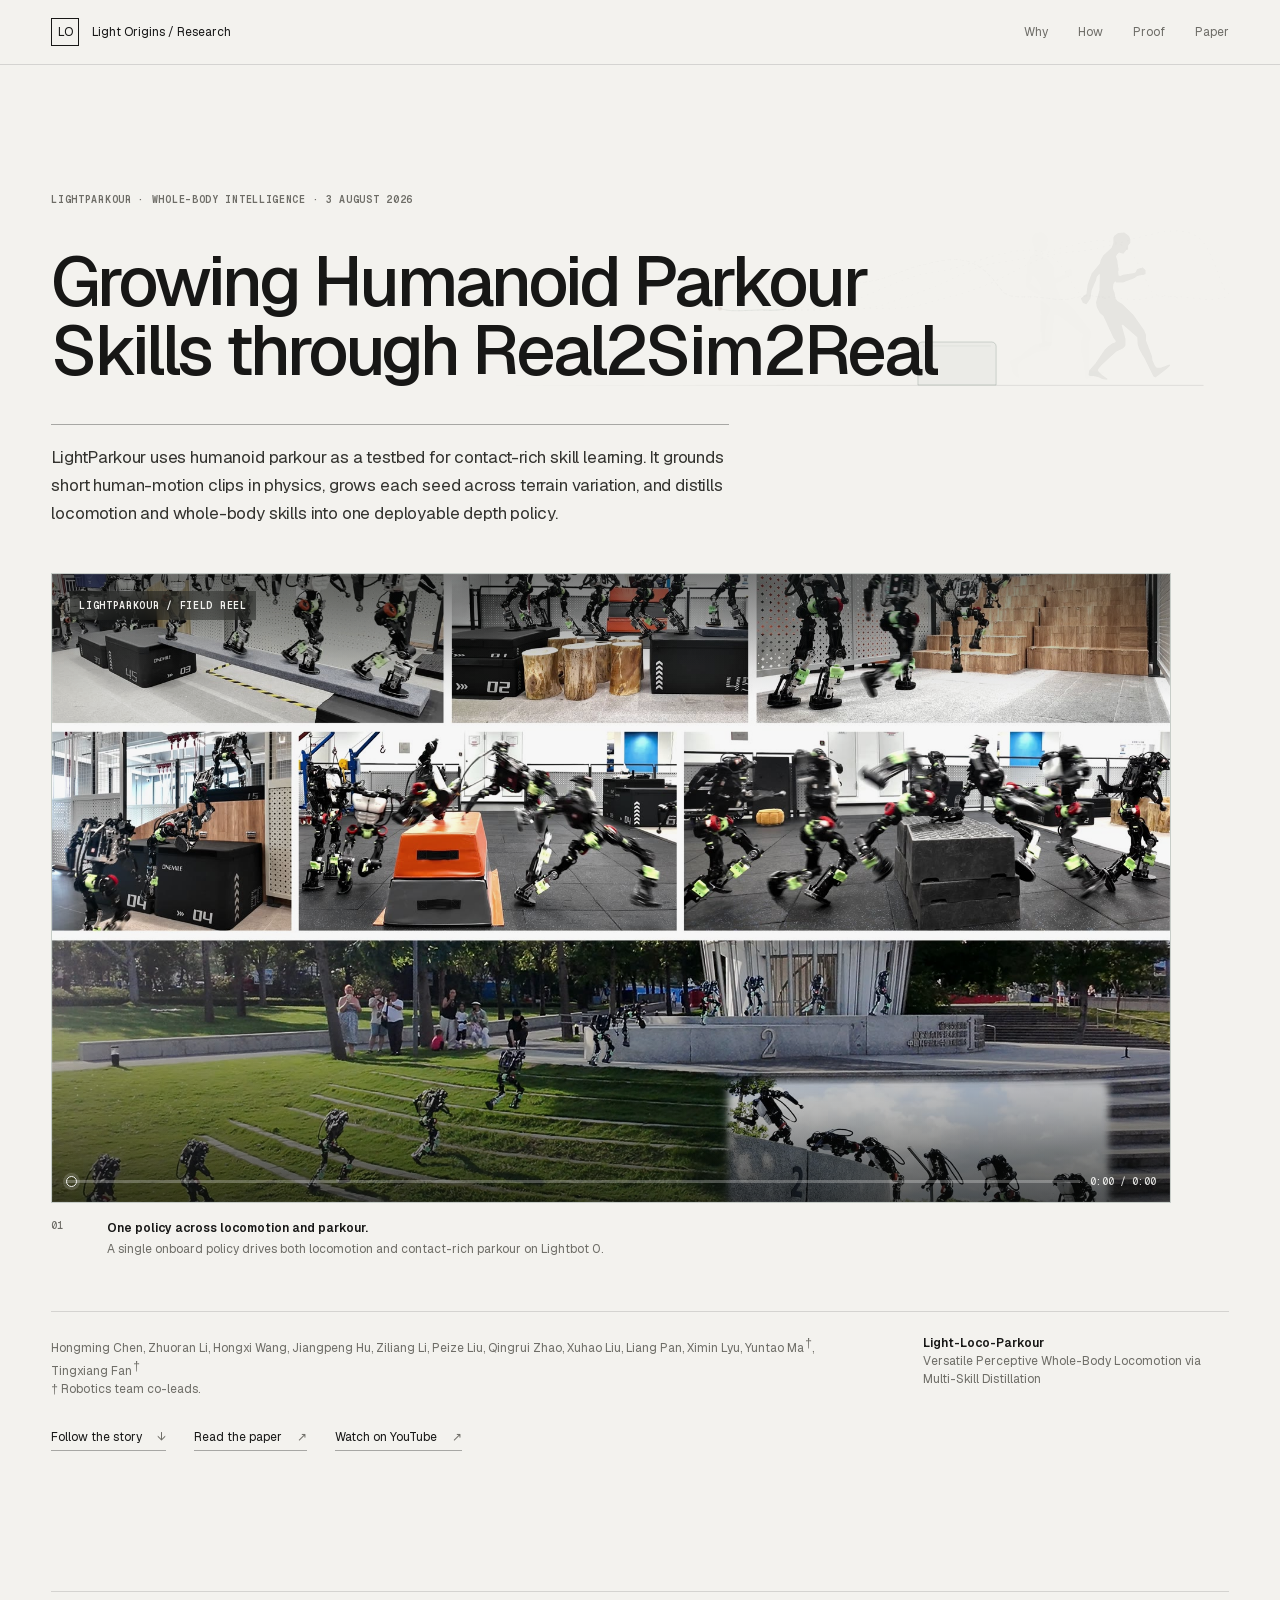
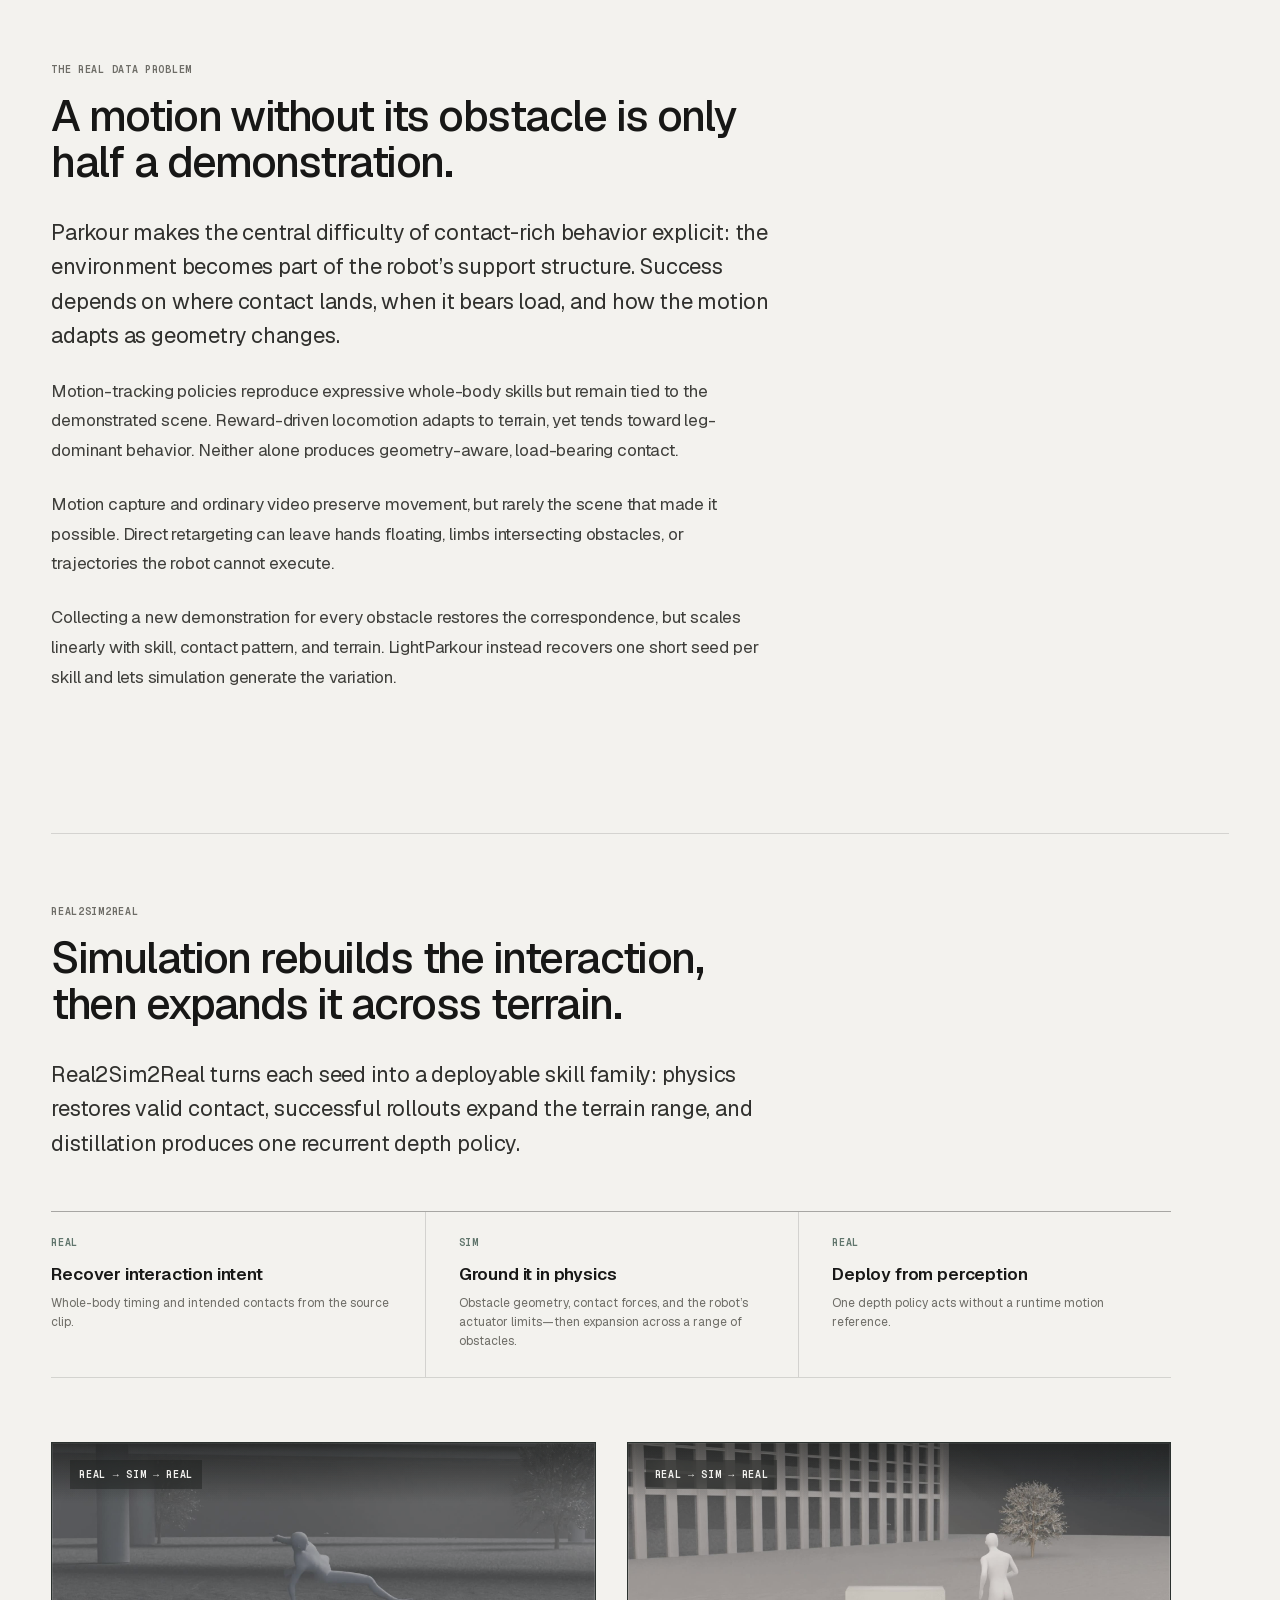
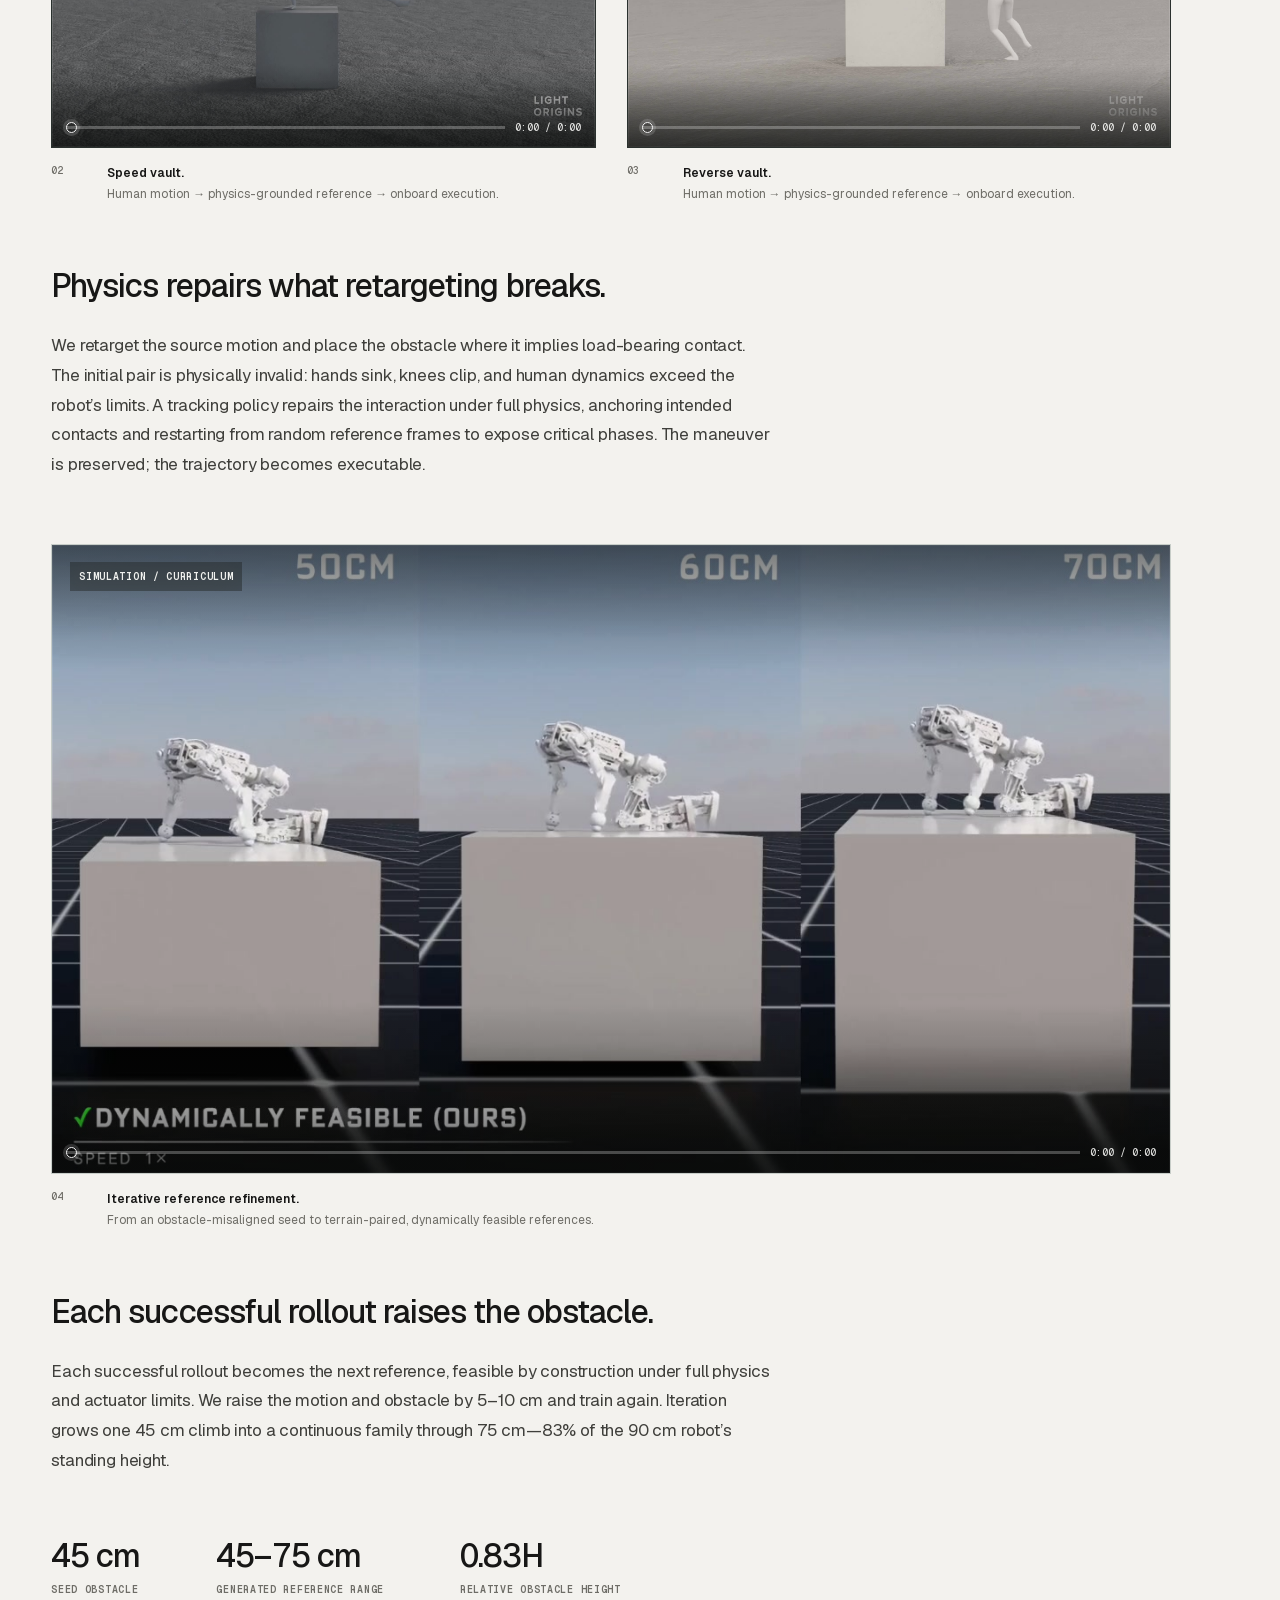
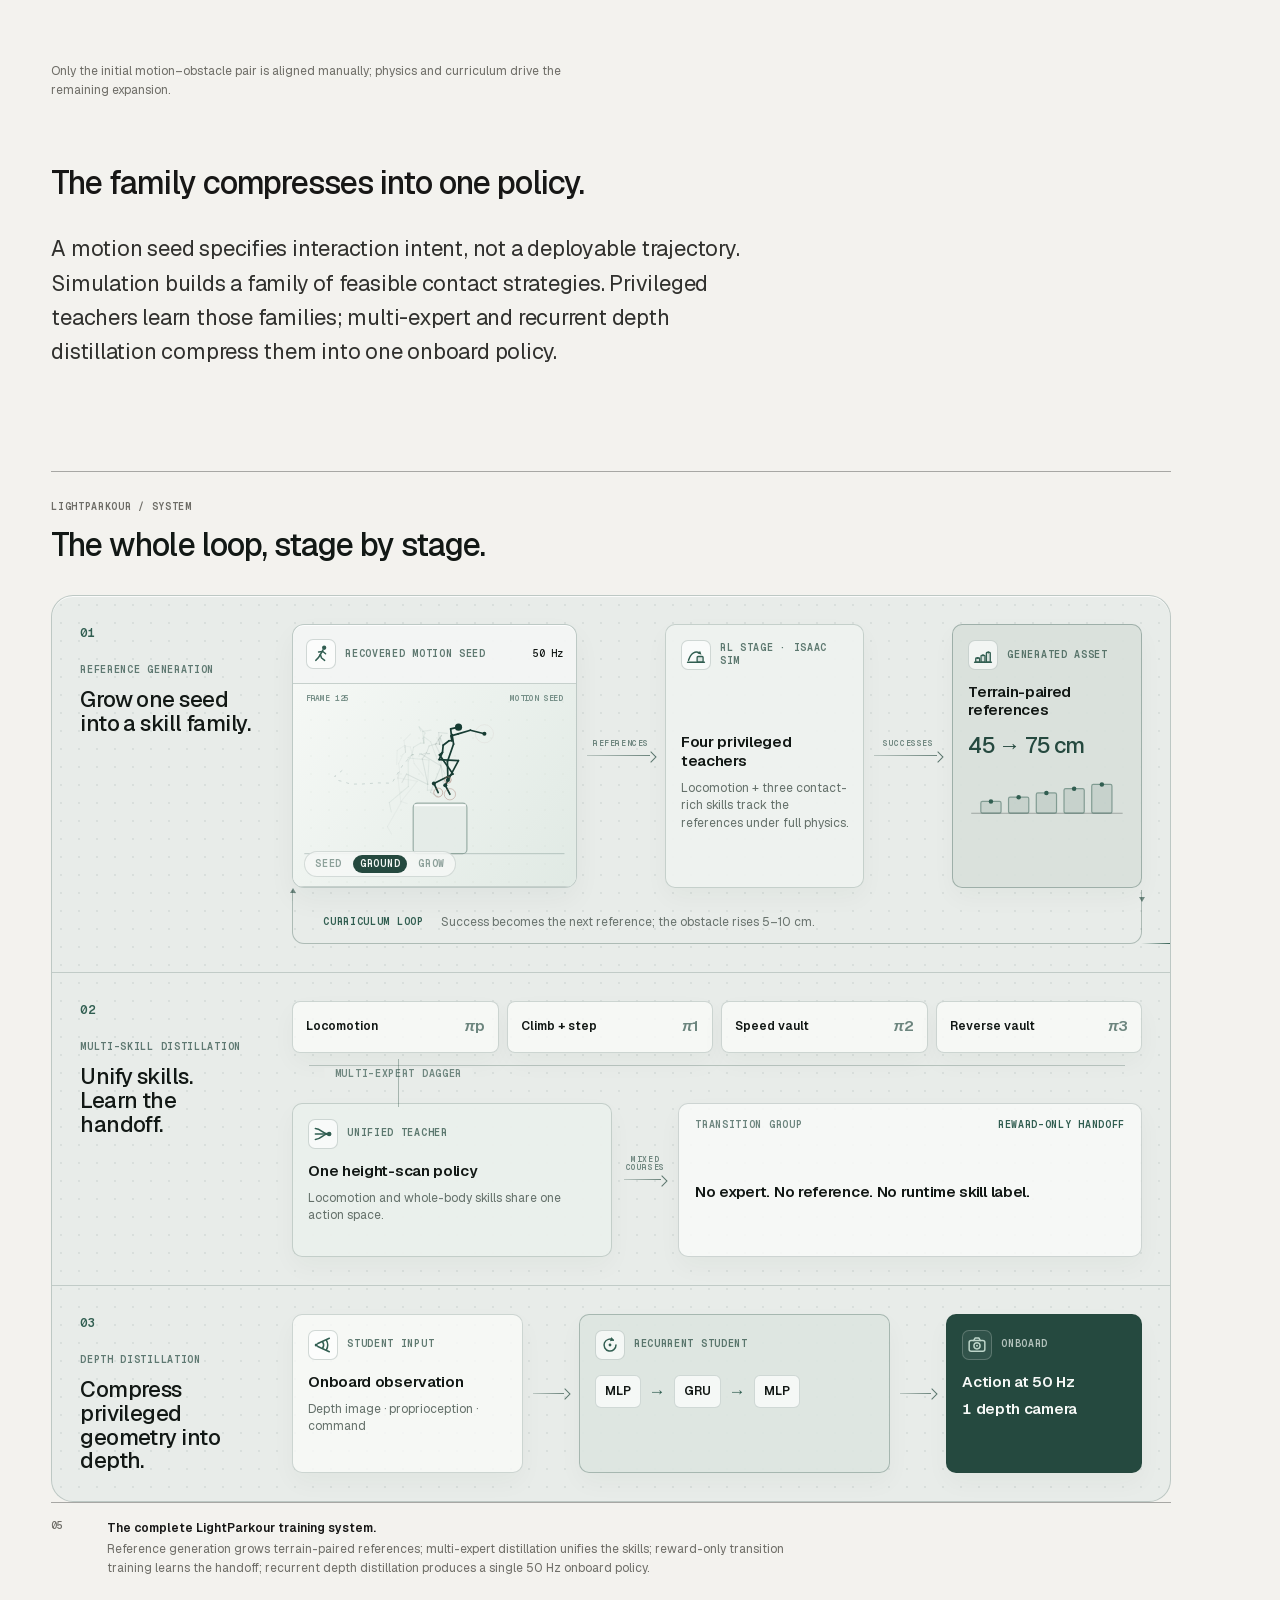
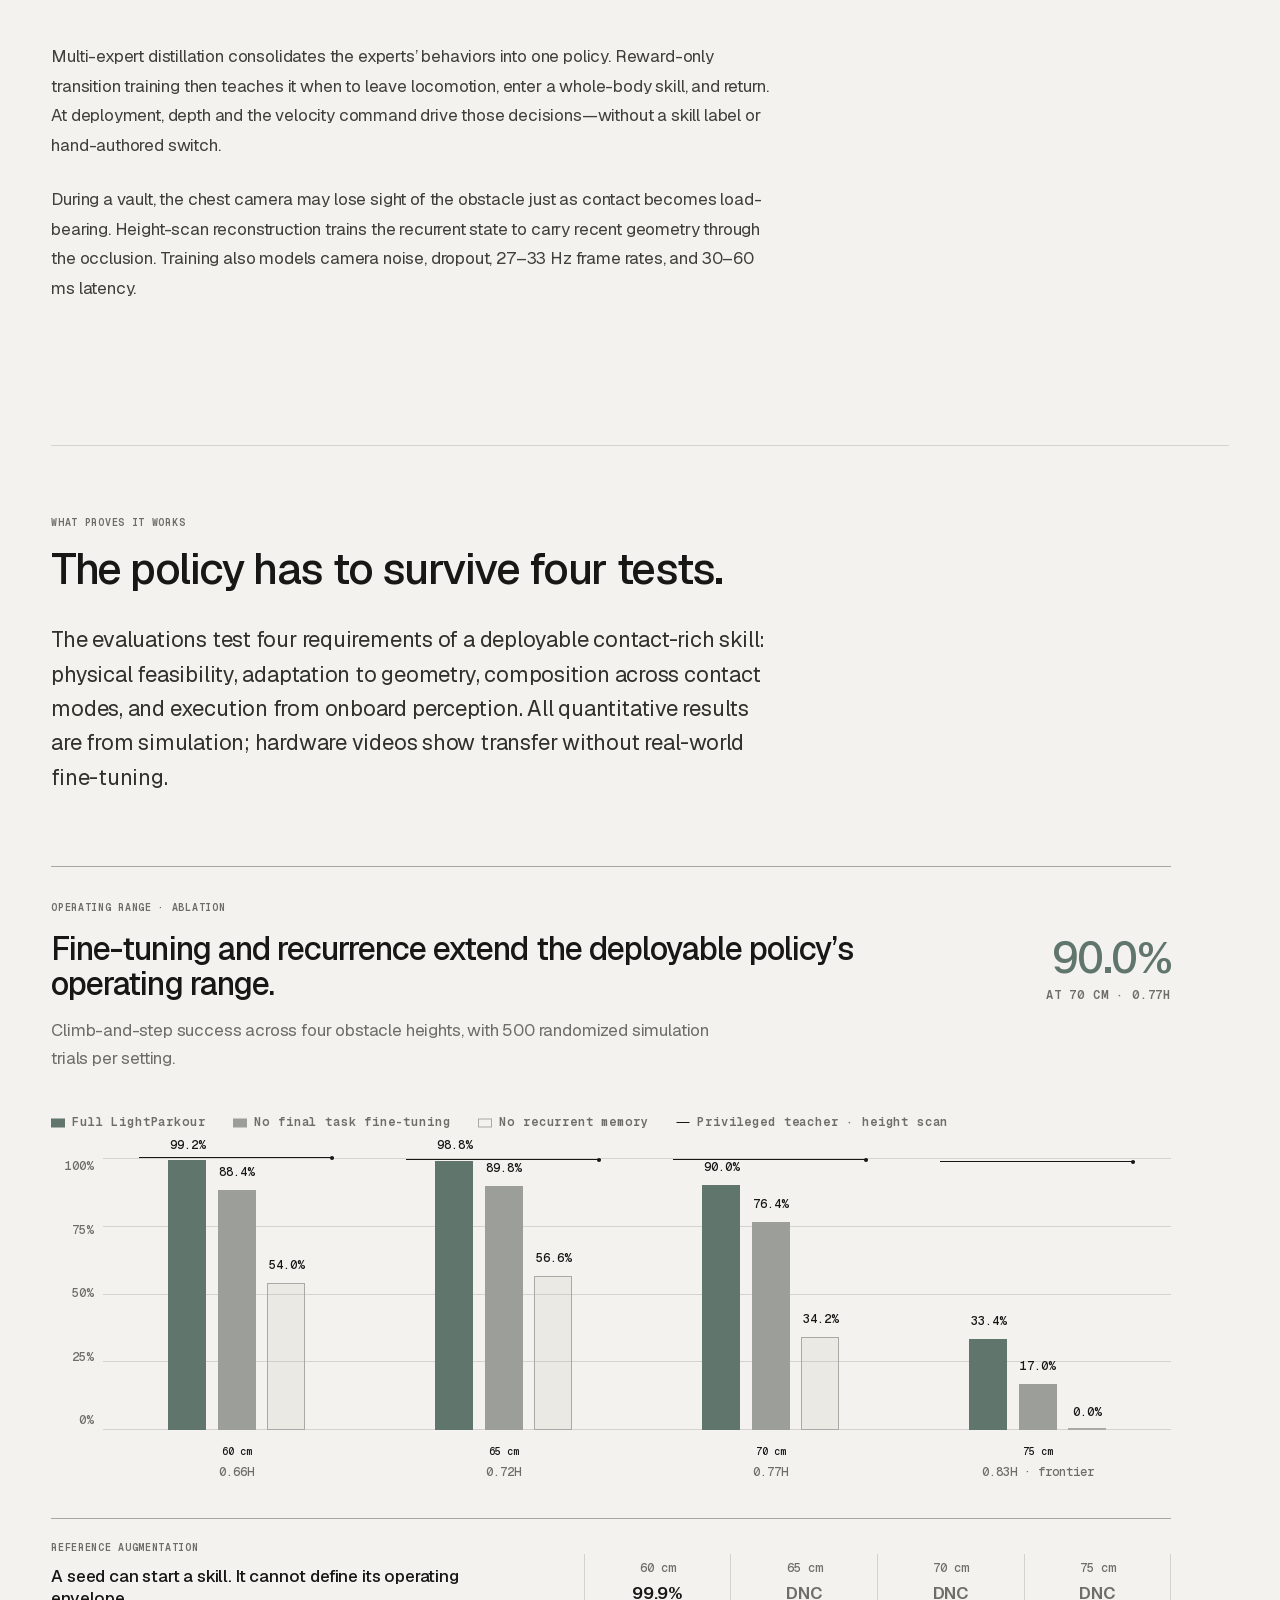
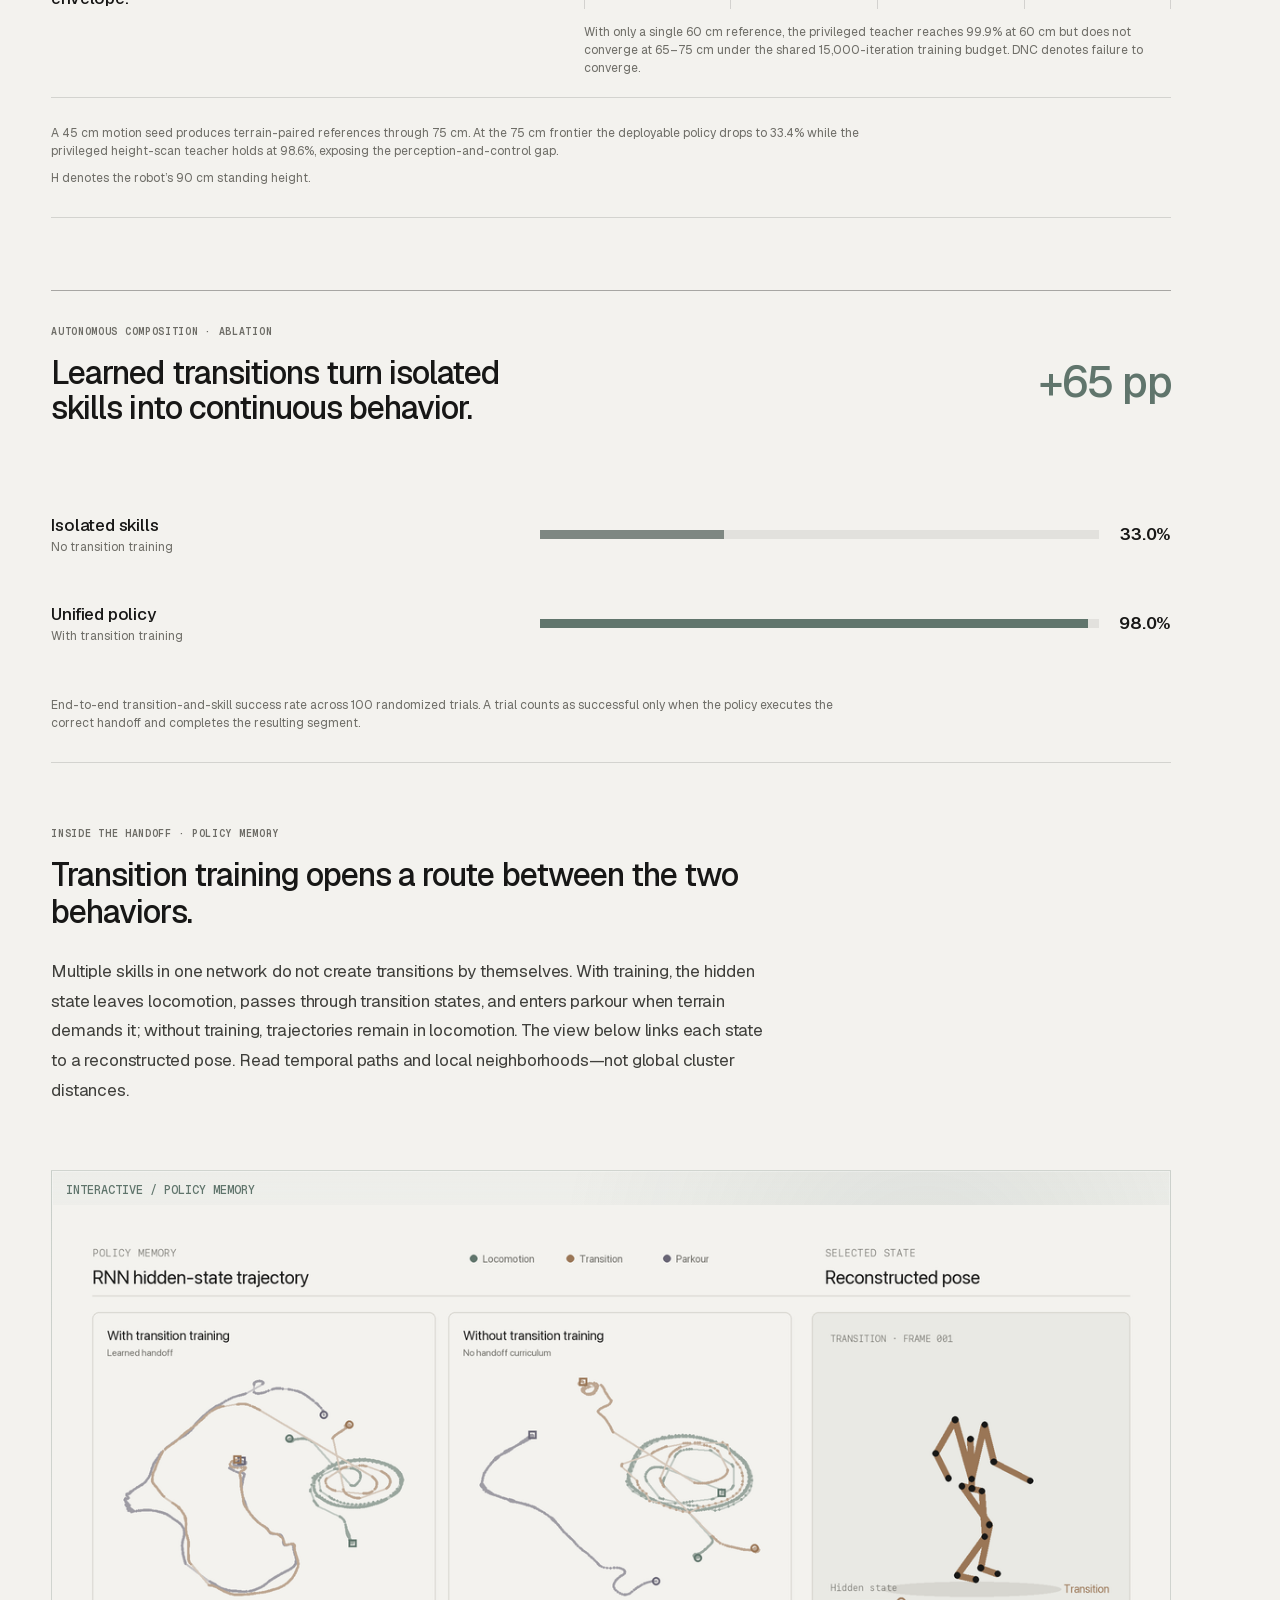
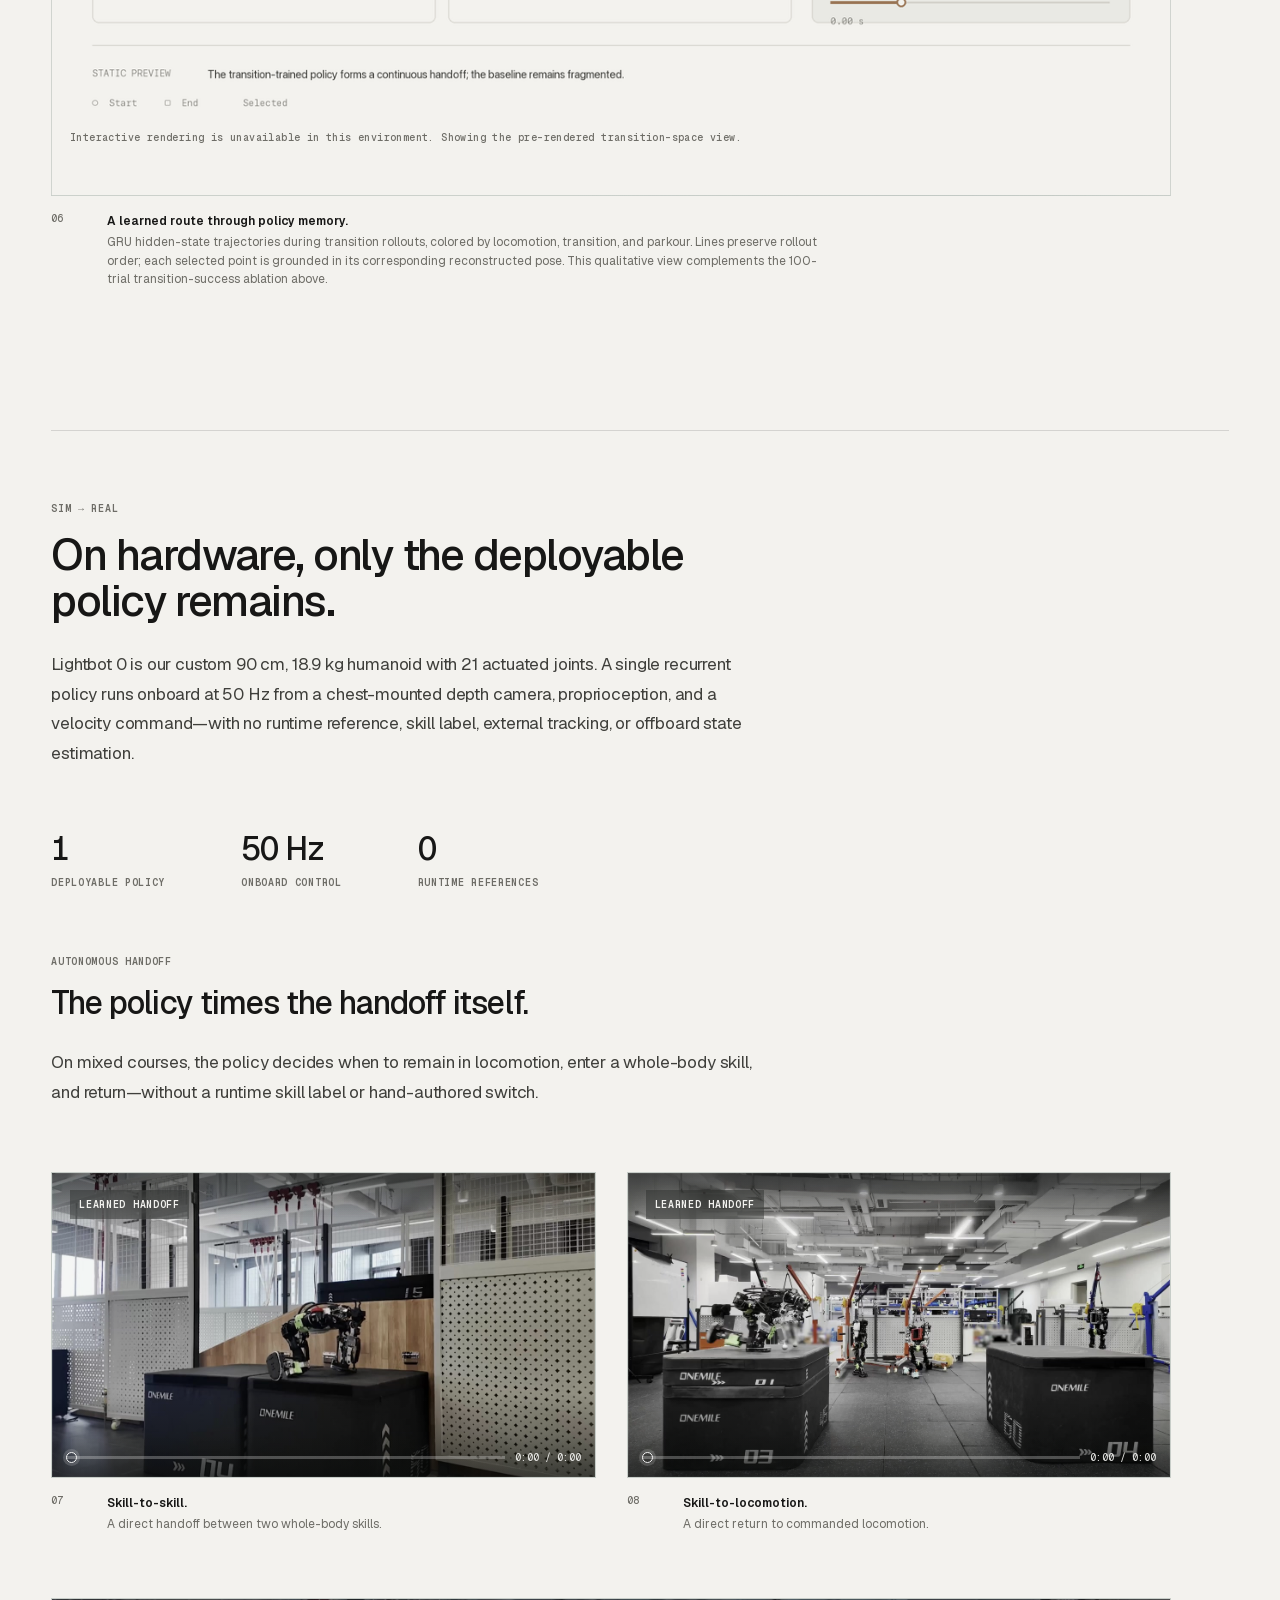
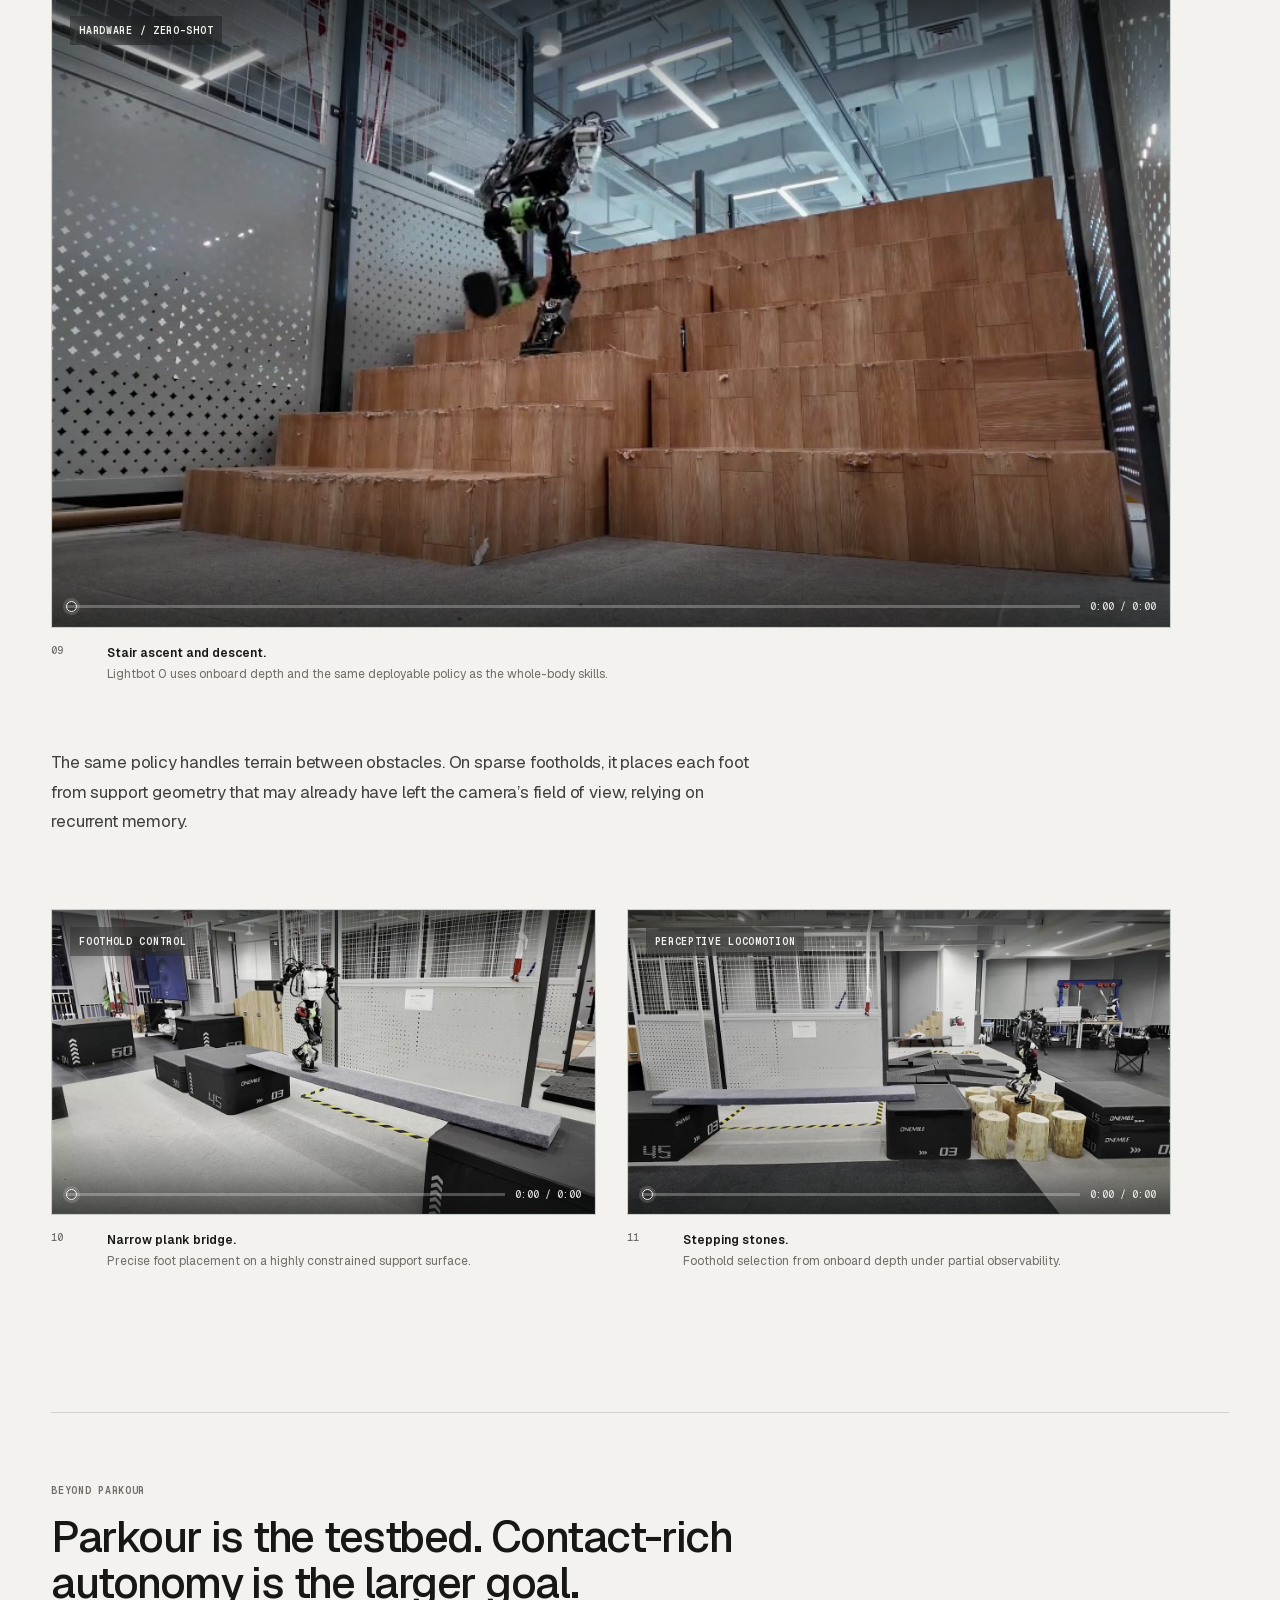
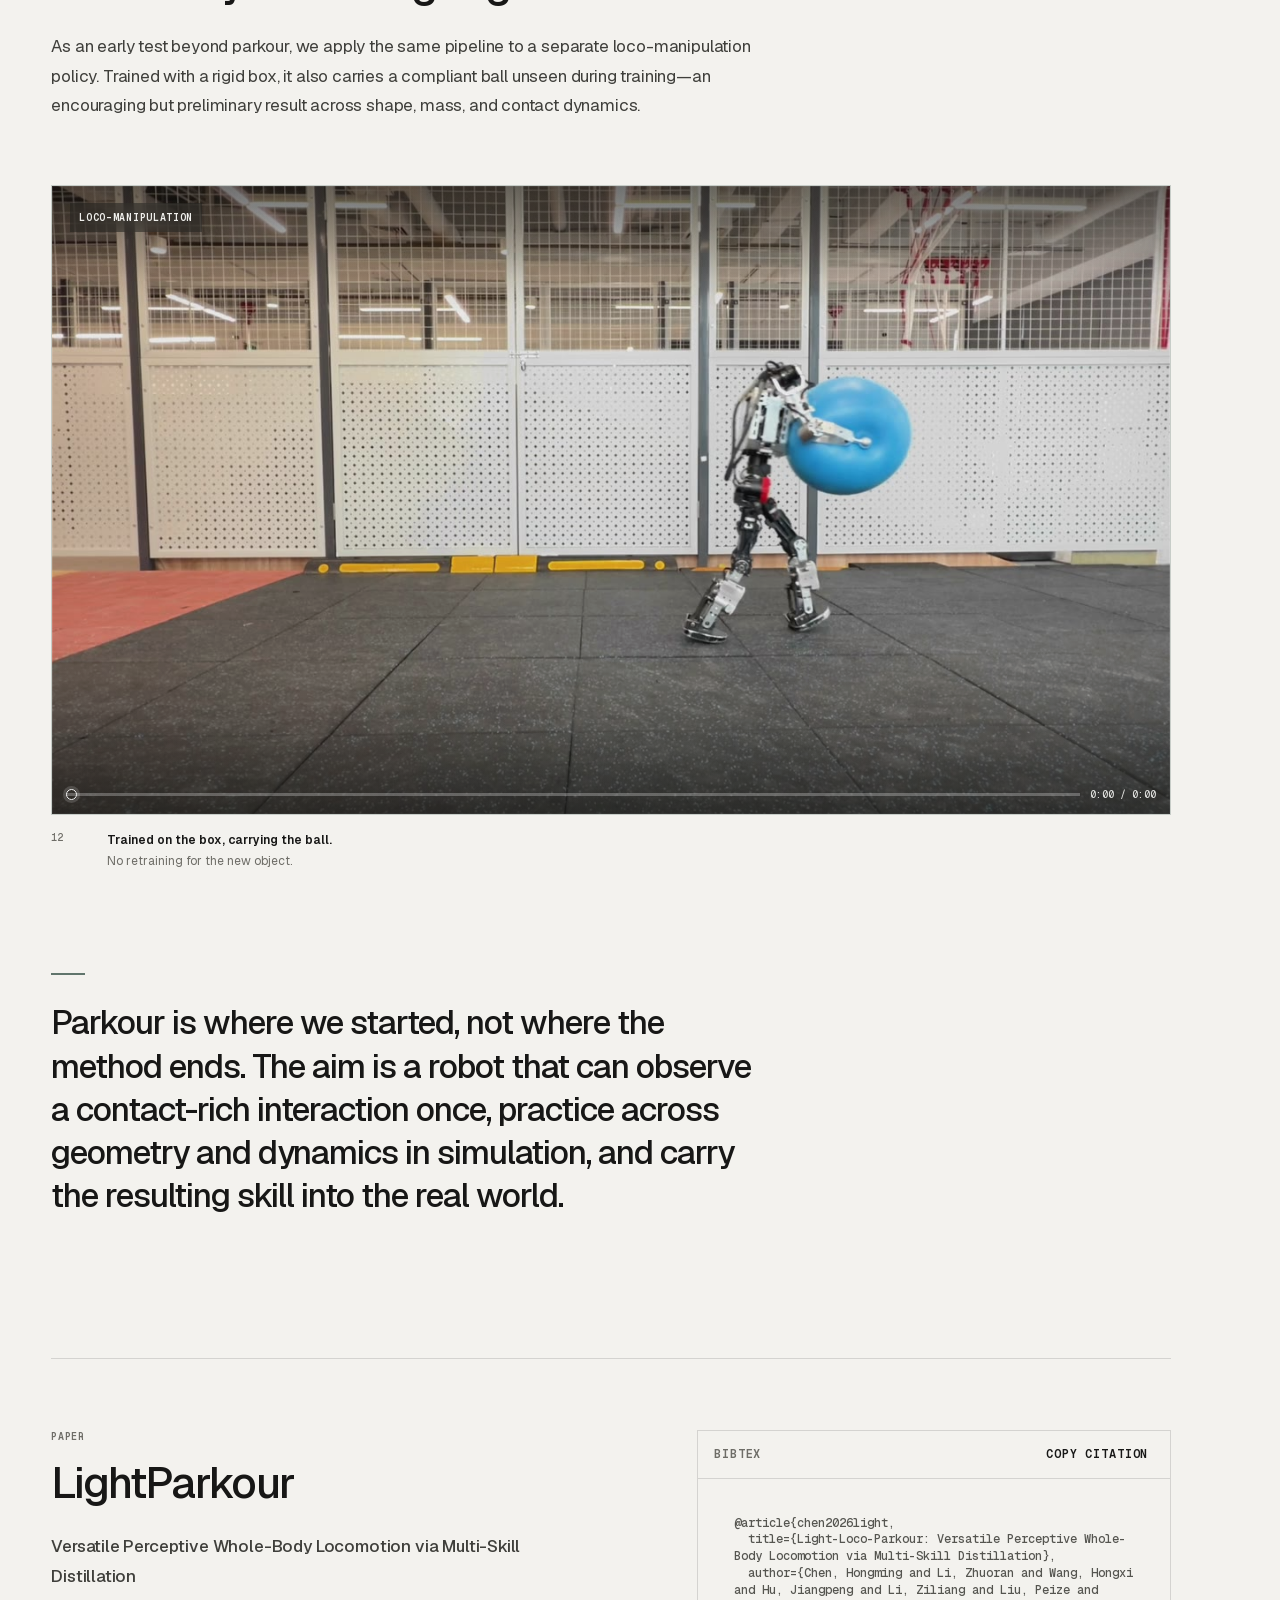
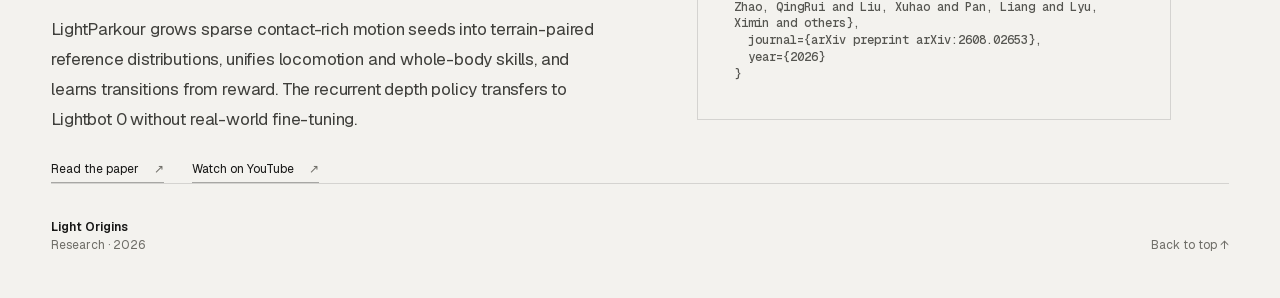
==== commit 33de3357: "Update project attribution and citation" ====
--- a/index.html
+++ b/index.html
@@ -140,12 +140,12 @@
           <div class="article-meta">
             <p>
               Hongming Chen, Zhuoran Li, Hongxi Wang, Jiangpeng Hu, Ziliang Li,
-              Peize Liu, QingRui Zhao, Xuhao Liu, Liang Pan, Ximin Lyu,
+              Peize Liu, Qingrui Zhao, Xuhao Liu, Liang Pan, Ximin Lyu,
               Yuntao Ma<sup>†</sup>, Tingxiang Fan<sup>†</sup>
               <span>† Robotics team co-leads.</span>
             </p>
             <p>
-              <strong>Light Origins</strong>
+              <strong>Light-Loco-Parkour</strong>
               <span>
                 Versatile Perceptive Whole-Body Locomotion via Multi-Skill
                 Distillation
@@ -1148,27 +1148,11 @@
               <span>BibTeX</span>
               <button id="copy-citation" type="button">Copy citation</button>
             </div>
-            <pre id="bibtex">@misc{chen2026lightlocoparkour,
-  title  = {
-    {Light-Loco-Parkour}: Versatile Perceptive
-    Whole-Body Locomotion via Multi-Skill Distillation
-  },
-  author = {
-    Chen, Hongming and
-    Li, Zhuoran and
-    Wang, Hongxi and
-    Hu, Jiangpeng and
-    Li, Ziliang and
-    Liu, Peize and
-    Zhao, QingRui and
-    Liu, Xuhao and
-    Pan, Liang and
-    Lyu, Ximin and
-    Ma, Yuntao and
-    Fan, Tingxiang
-  },
-  year   = {2026},
-  url    = {https://light-loco-parkour.github.io/}
+            <pre id="bibtex">@article{chen2026light,
+  title={Light-Loco-Parkour: Versatile Perceptive Whole-Body Locomotion via Multi-Skill Distillation},
+  author={Chen, Hongming and Li, Zhuoran and Wang, Hongxi and Hu, Jiangpeng and Li, Ziliang and Liu, Peize and Zhao, QingRui and Liu, Xuhao and Pan, Liang and Lyu, Ximin and others},
+  journal={arXiv preprint arXiv:2608.02653},
+  year={2026}
 }</pre>
           </div>
         </section>
